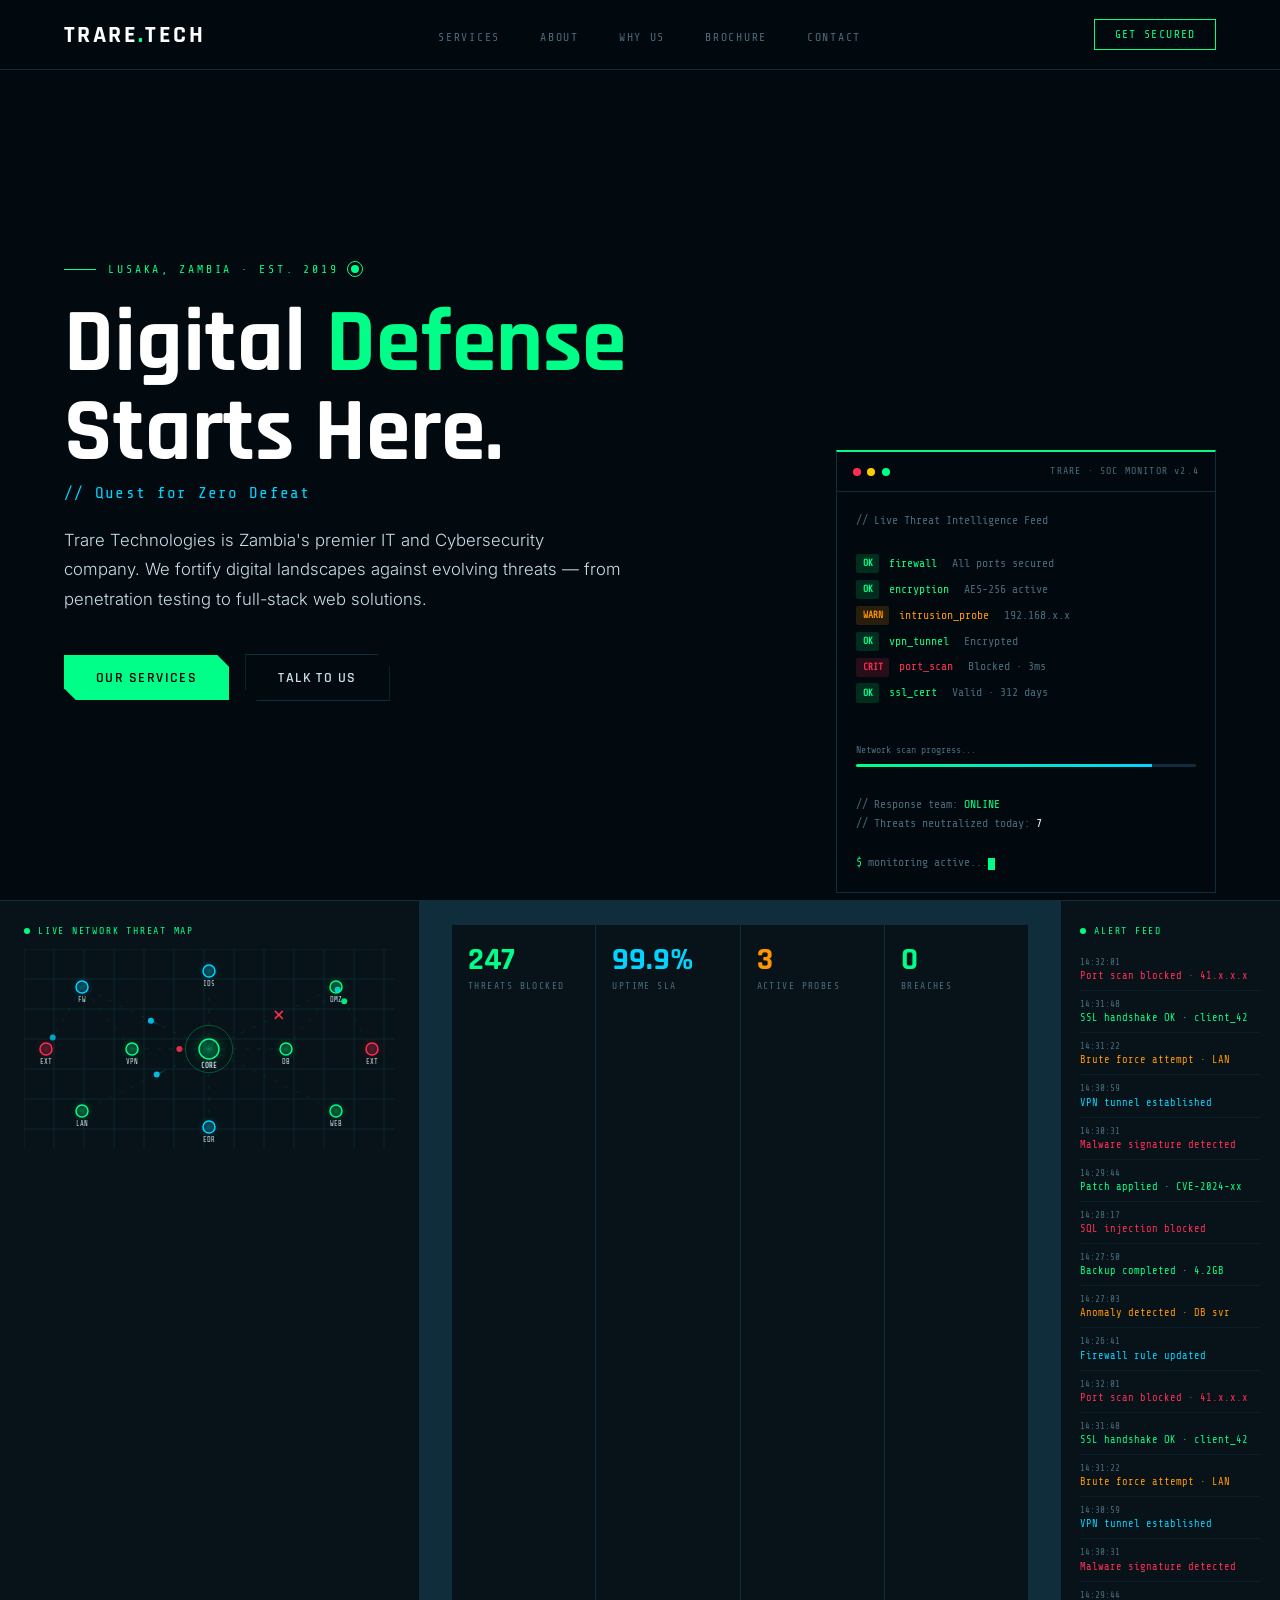
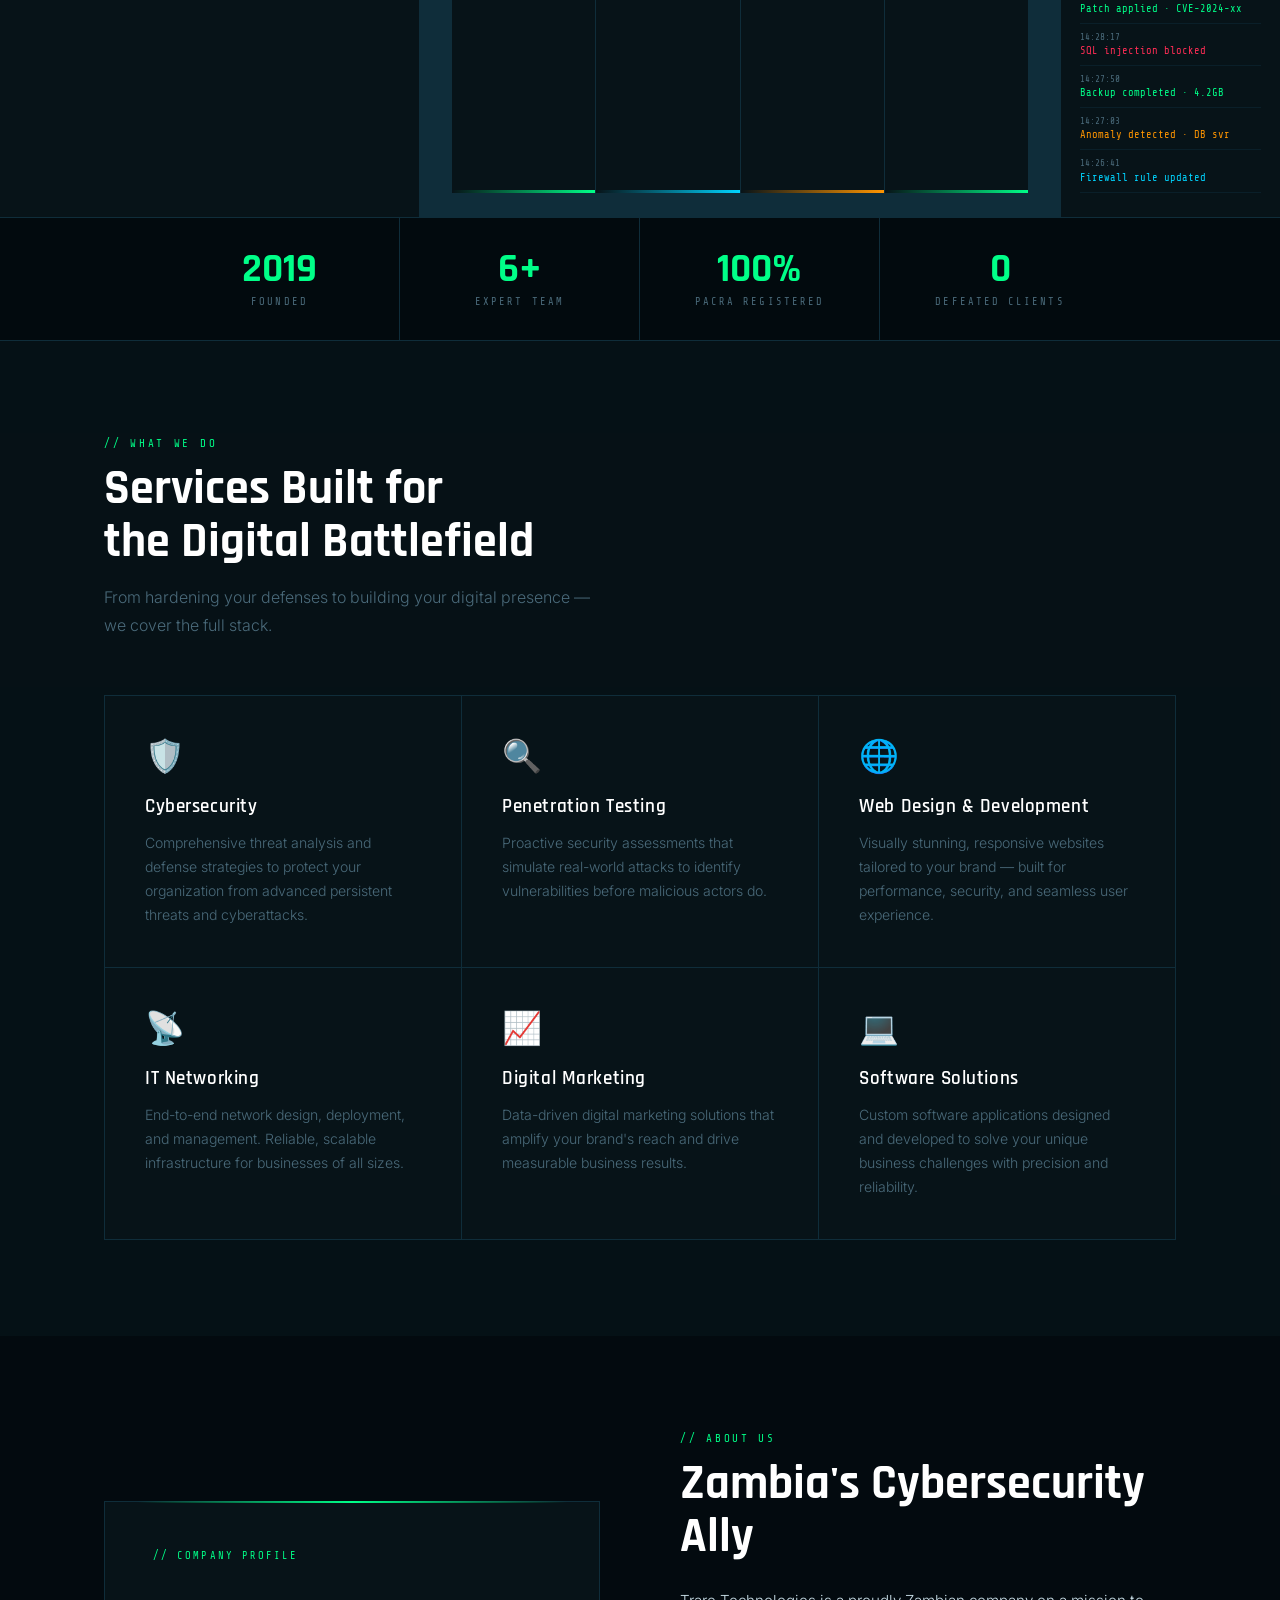
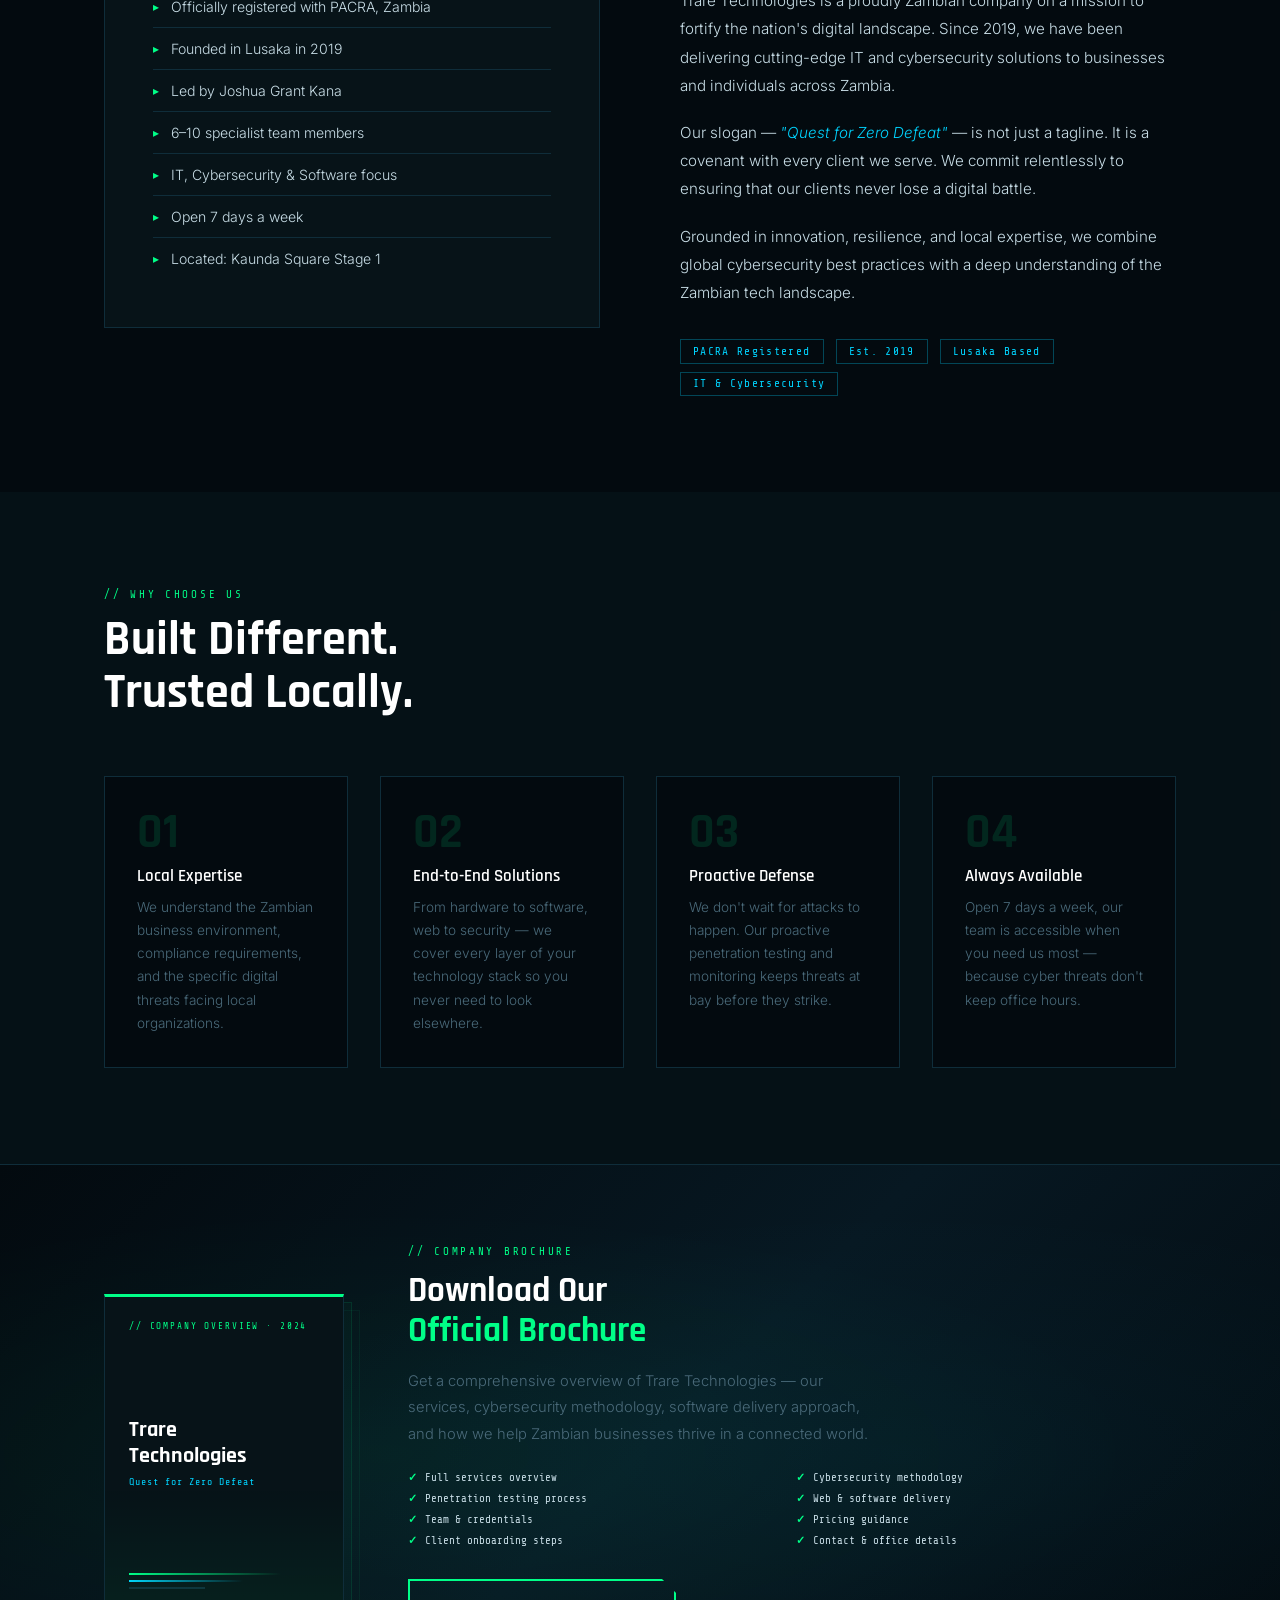
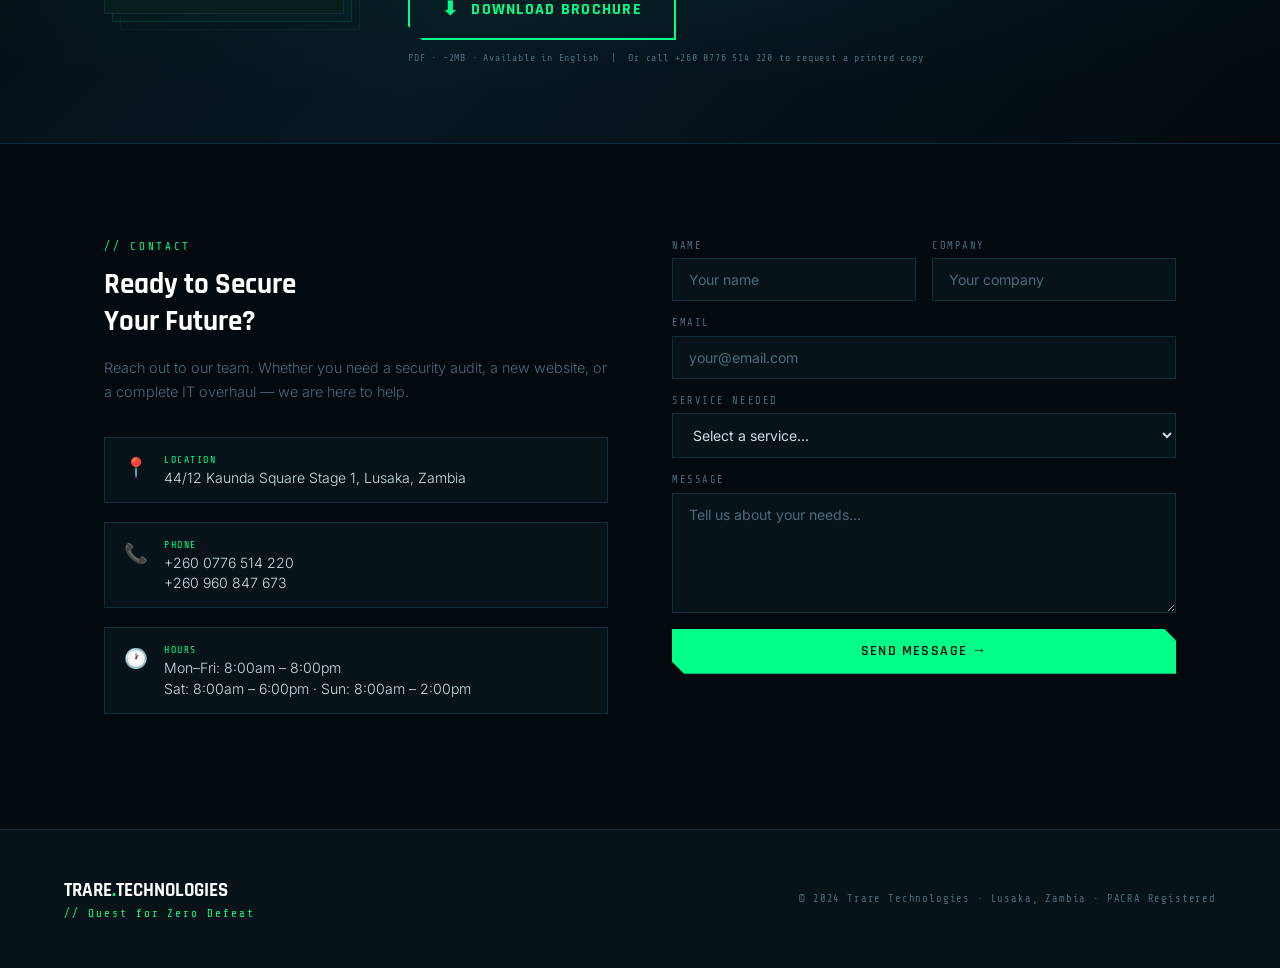
==== index.html @ 11d50d1a "Initial setup" ====
<!DOCTYPE html>
<html lang="en">
<head>
<meta charset="UTF-8" />
<meta name="viewport" content="width=device-width, initial-scale=1.0"/>
<title>Trare Technologies | Quest for Zero Defeat</title>
<link href="https://fonts.googleapis.com/css2?family=Share+Tech+Mono&family=Rajdhani:wght@400;600;700&family=Inter:wght@300;400;500&display=swap" rel="stylesheet"/>
<style>
  :root {
    --bg: #030a0f;
    --surface: #071318;
    --surface2: #0c1e27;
    --green: #00ff88;
    --green-dim: #00cc6a;
    --cyan: #00d4ff;
    --red: #ff2d55;
    --orange: #ff9500;
    --text: #c8dde6;
    --text-dim: #4a6a7a;
    --border: #0f2d3a;
    --mono: 'Share Tech Mono', monospace;
    --display: 'Rajdhani', sans-serif;
    --body: 'Inter', sans-serif;
  }
  *, *::before, *::after { box-sizing: border-box; margin: 0; padding: 0; }
  html { scroll-behavior: smooth; }
  body { background: var(--bg); color: var(--text); font-family: var(--body); font-weight: 300; overflow-x: hidden; }

  /* NODE CANVAS */
  #node-canvas { position: fixed; top: 0; left: 0; width: 100%; height: 100%; z-index: 0; pointer-events: none; }

  /* NAV */
  nav { position: fixed; top: 0; left: 0; right: 0; z-index: 100; display: flex; align-items: center; justify-content: space-between; padding: 1.2rem 4rem; background: rgba(3,10,15,0.92); backdrop-filter: blur(16px); border-bottom: 1px solid var(--border); }
  .nav-logo { font-family: var(--display); font-weight: 700; font-size: 1.5rem; letter-spacing: 0.1em; color: #fff; text-decoration: none; }
  .nav-logo span { color: var(--green); }
  .nav-links { display: flex; gap: 2.5rem; list-style: none; }
  .nav-links a { font-family: var(--mono); font-size: 0.72rem; letter-spacing: 0.15em; color: var(--text-dim); text-decoration: none; text-transform: uppercase; transition: color 0.2s; }
  .nav-links a:hover { color: var(--green); }
  .nav-cta { font-family: var(--mono); font-size: 0.72rem; letter-spacing: 0.12em; text-transform: uppercase; color: var(--green); border: 1px solid var(--green); padding: 0.5rem 1.2rem; text-decoration: none; transition: background 0.2s, color 0.2s; }
  .nav-cta:hover { background: var(--green); color: #000; }

  /* HERO */
  .hero { position: relative; min-height: 100vh; display: flex; align-items: center; padding: 8rem 4rem 4rem; overflow: hidden; z-index: 1; }
  .hero-content { max-width: 720px; position: relative; z-index: 2; }
  .hero-label { font-family: var(--mono); font-size: 0.72rem; letter-spacing: 0.25em; color: var(--green); text-transform: uppercase; margin-bottom: 1.5rem; display: flex; align-items: center; gap: 0.75rem; }
  .hero-label::before { content: ''; display: block; width: 32px; height: 1px; background: var(--green); }
  .pulse-dot { width: 8px; height: 8px; border-radius: 50%; background: var(--green); display: inline-block; position: relative; }
  .pulse-dot::after { content: ''; position: absolute; inset: -4px; border-radius: 50%; border: 1px solid var(--green); animation: pulse-ring 2s ease-out infinite; }
  @keyframes pulse-ring { 0%{transform:scale(1);opacity:.8} 100%{transform:scale(2.5);opacity:0} }
  .hero h1 { font-family: var(--display); font-size: clamp(3rem, 7vw, 6rem); font-weight: 700; line-height: 1; color: #fff; margin-bottom: 0.3rem; }
  .hero h1 .accent { color: var(--green); }
  .hero-slogan { font-family: var(--mono); font-size: 1rem; color: var(--cyan); margin-bottom: 1.5rem; letter-spacing: 0.08em; }
  .hero p { font-size: 1.05rem; line-height: 1.75; color: var(--text); max-width: 560px; margin-bottom: 2.5rem; }
  .hero-actions { display: flex; gap: 1rem; flex-wrap: wrap; align-items: center; }
  .btn-primary { font-family: var(--display); font-weight: 600; font-size: 0.9rem; letter-spacing: 0.1em; text-transform: uppercase; background: var(--green); color: #000; padding: 0.85rem 2rem; text-decoration: none; clip-path: polygon(0 0, calc(100% - 12px) 0, 100% 12px, 100% 100%, 12px 100%, 0 calc(100% - 12px)); transition: transform 0.2s, box-shadow 0.2s; }
  .btn-primary:hover { transform: translateY(-2px); box-shadow: 0 0 30px rgba(0,255,136,.4); }
  .btn-secondary { font-family: var(--display); font-weight: 600; font-size: 0.9rem; letter-spacing: 0.1em; text-transform: uppercase; color: var(--text); border: 1px solid var(--border); padding: 0.85rem 2rem; text-decoration: none; clip-path: polygon(0 0, calc(100% - 12px) 0, 100% 12px, 100% 100%, 12px 100%, 0 calc(100% - 12px)); transition: border-color 0.2s, color 0.2s; }
  .btn-secondary:hover { border-color: var(--cyan); color: var(--cyan); }

  /* TERMINAL */
  .hero-terminal { position: absolute; right: 4rem; top: 50%; transform: translateY(-50%); width: 380px; background: rgba(3,10,15,.95); border: 1px solid var(--border); border-top: 2px solid var(--green); font-family: var(--mono); font-size: 0.72rem; line-height: 1.7; z-index: 2; }
  .terminal-header { padding: .7rem 1rem; border-bottom: 1px solid var(--border); display: flex; align-items: center; gap: .4rem; }
  .dot { width: 8px; height: 8px; border-radius: 50%; }
  .dot-r{background:var(--red)} .dot-y{background:#ffcc00} .dot-g{background:var(--green)}
  .terminal-title { margin-left: auto; font-size: .62rem; color: var(--text-dim); letter-spacing: .12em; }
  .terminal-body { padding: 1.2rem; }
  .t-dim{color:var(--text-dim)} .t-green{color:var(--green)} .t-cyan{color:var(--cyan)} .t-red{color:var(--red)} .t-white{color:#fff} .t-orange{color:var(--orange)}
  .cursor { display: inline-block; width: 7px; height: 12px; background: var(--green); animation: blink 1s step-end infinite; vertical-align: middle; }
  @keyframes blink{0%,100%{opacity:1}50%{opacity:0}}
  .threat-row { display: flex; gap: .6rem; align-items: center; padding: .2rem 0; }
  .badge { font-size: .6rem; padding: .1rem .4rem; border-radius: 2px; font-weight: bold; }
  .badge-ok{background:rgba(0,255,136,.15);color:var(--green)}
  .badge-warn{background:rgba(255,149,0,.15);color:var(--orange)}
  .badge-crit{background:rgba(255,45,85,.15);color:var(--red);animation:crit-pulse 1.5s ease-in-out infinite}
  @keyframes crit-pulse{0%,100%{opacity:1}50%{opacity:.4}}
  .scan-bar-wrap{margin:1rem 0 .5rem}
  .scan-label{font-size:.62rem;color:var(--text-dim);margin-bottom:.35rem}
  .scan-bar{height:3px;background:var(--border);border-radius:2px;overflow:hidden}
  .scan-fill{height:100%;background:linear-gradient(90deg,var(--green),var(--cyan));width:0%;animation:scan-anim 4s 1s ease-out forwards}
  @keyframes scan-anim{0%{width:0%}100%{width:87%}}

  /* SOC STRIP */
  .soc-strip { position: relative; z-index: 1; background: var(--surface); border-top: 1px solid var(--border); border-bottom: 1px solid var(--border); overflow: hidden; }
  .soc-inner { display: flex; }
  .threat-map-panel { flex: 0 0 420px; border-right: 1px solid var(--border); padding: 1.5rem; }
  .panel-label { font-family: var(--mono); font-size: .62rem; letter-spacing: .18em; color: var(--green); text-transform: uppercase; margin-bottom: .8rem; display: flex; align-items: center; gap: .5rem; }
  .panel-label::before { content: ''; width: 6px; height: 6px; border-radius: 50%; background: var(--green); animation: pulse-ring 2s infinite; }
  .metrics-panel { flex: 1; padding: 1.5rem 2rem; display: grid; grid-template-columns: repeat(4,1fr); gap: 1px; background: var(--border); }
  .metric-cell { background: var(--surface); padding: 1.2rem 1rem; position: relative; overflow: hidden; }
  .metric-val { font-family: var(--display); font-size: 2rem; font-weight: 700; line-height: 1; transition: color 0.5s; }
  .metric-val.green{color:var(--green)} .metric-val.cyan{color:var(--cyan)} .metric-val.red{color:var(--red)} .metric-val.orange{color:var(--orange)}
  .metric-key { font-family: var(--mono); font-size: .6rem; letter-spacing: .15em; color: var(--text-dim); text-transform: uppercase; margin-top: .3rem; }
  .metric-spark { position: absolute; bottom: 0; left: 0; right: 0; height: 3px; }
  .spark-green{background:linear-gradient(90deg,transparent,var(--green))}
  .spark-cyan{background:linear-gradient(90deg,transparent,var(--cyan))}
  .spark-red{background:linear-gradient(90deg,transparent,var(--red))}
  .spark-orange{background:linear-gradient(90deg,transparent,var(--orange))}
  .alert-ticker { flex: 0 0 220px; border-left: 1px solid var(--border); padding: 1.5rem 1.2rem; overflow: hidden; }
  .ticker-stream { animation: ticker-scroll 20s linear infinite; }
  @keyframes ticker-scroll{0%{transform:translateY(0)}100%{transform:translateY(-50%)}}
  .ticker-item { display: flex; flex-direction: column; gap: .2rem; padding: .5rem 0; border-bottom: 1px solid rgba(15,45,58,.5); }
  .ticker-time { font-family: var(--mono); font-size: .58rem; color: var(--text-dim); }
  .ticker-msg { font-family: var(--mono); font-size: .65rem; }

  /* STATS */
  .stats-band { position: relative; z-index: 1; border-bottom: 1px solid var(--border); background: rgba(3,10,15,.7); display: flex; justify-content: center; }
  .stat { flex: 1; max-width: 240px; padding: 2rem 2.5rem; text-align: center; border-right: 1px solid var(--border); }
  .stat:last-child{border-right:none}
  .stat-num { font-family: var(--display); font-size: 2.5rem; font-weight: 700; color: var(--green); line-height: 1; }
  .stat-label { font-family: var(--mono); font-size: .65rem; letter-spacing: .2em; color: var(--text-dim); text-transform: uppercase; margin-top: .4rem; }

  /* SECTIONS */
  section { position: relative; z-index: 1; }
  .section-inner { max-width: 1200px; margin: 0 auto; padding: 6rem 4rem; }
  .section-tag { font-family: var(--mono); font-size: .68rem; letter-spacing: .25em; color: var(--green); text-transform: uppercase; margin-bottom: .8rem; }
  .section-title { font-family: var(--display); font-size: clamp(2rem,4vw,3rem); font-weight: 700; color: #fff; line-height: 1.1; }
  .section-subtitle { margin-top: 1rem; font-size: 1rem; color: var(--text-dim); max-width: 500px; line-height: 1.7; }
  .section-header { margin-bottom: 3.5rem; }

  /* SERVICES */
  #services { background: rgba(7,19,24,.8); }
  .services-grid { display: grid; grid-template-columns: repeat(auto-fit,minmax(280px,1fr)); gap: 1.5px; background: var(--border); border: 1px solid var(--border); }
  .service-card { background: var(--surface); padding: 2.5rem; position: relative; overflow: hidden; transition: background 0.3s; }
  .service-card::before { content:''; position:absolute; top:0; left:0; width:3px; height:0; background:var(--green); transition:height .4s; }
  .service-card:hover { background: var(--surface2); }
  .service-card:hover::before { height: 100%; }
  .service-icon { font-size: 2rem; margin-bottom: 1.2rem; display: block; }
  .service-name { font-family: var(--display); font-size: 1.2rem; font-weight: 600; color: #fff; margin-bottom: .75rem; letter-spacing: .03em; }
  .service-desc { font-size: .88rem; color: var(--text-dim); line-height: 1.7; }

  /* ABOUT */
  #about { background: var(--bg); }
  .about-grid { display: grid; grid-template-columns: 1fr 1fr; gap: 5rem; align-items: center; }
  .about-box { border: 1px solid var(--border); padding: 3rem; background: var(--surface); position: relative; }
  .about-box::before { content:''; position:absolute; top:-1px; left:2rem; right:2rem; height:2px; background:linear-gradient(90deg,transparent,var(--green),transparent); }
  .about-box-label { font-family: var(--mono); font-size: .65rem; letter-spacing: .2em; color: var(--green); text-transform: uppercase; margin-bottom: 1.5rem; }
  .about-list { list-style: none; }
  .about-list li { font-size: .88rem; color: var(--text); padding: .75rem 0; border-bottom: 1px solid var(--border); display: flex; align-items: center; gap: .75rem; }
  .about-list li::before { content:'▸'; color:var(--green); font-size:.75rem; }
  .about-list li:last-child { border-bottom: none; }
  .about-content p { font-size: .95rem; line-height: 1.85; color: var(--text); margin-bottom: 1.2rem; }
  .about-badge { display:inline-block; font-family:var(--mono); font-size:.7rem; letter-spacing:.12em; color:var(--cyan); border:1px solid rgba(0,212,255,.3); padding:.3rem .75rem; margin-top:.5rem; margin-right:.5rem; }

  /* WHY */
  #why { background: rgba(7,19,24,.8); }
  .why-grid { display: grid; grid-template-columns: repeat(auto-fit,minmax(240px,1fr)); gap: 2rem; margin-top: 2rem; }
  .why-card { padding: 2rem; border: 1px solid var(--border); background: var(--bg); transition: border-color .3s, transform .3s; }
  .why-card:hover { border-color: var(--green-dim); transform: translateY(-4px); }
  .why-num { font-family: var(--display); font-size: 3rem; font-weight: 700; color: rgba(0,255,136,.12); line-height: 1; margin-bottom: .5rem; }
  .why-title { font-family: var(--display); font-size: 1.05rem; font-weight: 600; color: #fff; margin-bottom: .6rem; }
  .why-text { font-size: .85rem; color: var(--text-dim); line-height: 1.7; }

  /* BROCHURE */
  #brochure { position: relative; z-index: 1; background: linear-gradient(135deg,#030a0f 0%,#071822 50%,#030a0f 100%); border-top: 1px solid var(--border); border-bottom: 1px solid var(--border); overflow: hidden; }
  #brochure::before { content:''; position:absolute; inset:0; background-image:radial-gradient(ellipse at 30% 50%,rgba(0,255,136,.05) 0%,transparent 60%),radial-gradient(ellipse at 70% 50%,rgba(0,212,255,.04) 0%,transparent 60%); pointer-events:none; }
  .brochure-inner { max-width: 1200px; margin: 0 auto; padding: 5rem 4rem; display: flex; align-items: center; gap: 4rem; }
  .brochure-preview { flex: 0 0 240px; position: relative; }
  .brochure-cover { width: 100%; aspect-ratio: 3/4; background: var(--surface); border: 1px solid var(--border); border-top: 3px solid var(--green); position: relative; overflow: hidden; display: flex; flex-direction: column; padding: 1.5rem; }
  .brochure-cover::after { content:''; position:absolute; bottom:0; left:0; right:0; height:40%; background:linear-gradient(to top,rgba(0,255,136,.06),transparent); pointer-events:none; }
  .bc-tag { font-family:var(--mono); font-size:.58rem; letter-spacing:.2em; color:var(--green); text-transform:uppercase; margin-bottom:auto; }
  .bc-title { font-family:var(--display); font-weight:700; font-size:1.4rem; color:#fff; line-height:1.15; margin-bottom:.5rem; }
  .bc-sub { font-family:var(--mono); font-size:.62rem; color:var(--cyan); letter-spacing:.1em; }
  .bc-lines { margin-top:auto; display:flex; flex-direction:column; gap:.3rem; }
  .bc-line { height:2px; background:var(--border); }
  .bc-line:first-child{width:80%;background:linear-gradient(90deg,var(--green),transparent)}
  .bc-line:nth-child(2){width:60%;background:linear-gradient(90deg,var(--cyan),transparent)}
  .bc-line:last-child{width:40%}
  .brochure-shadow { position:absolute; top:8px; left:8px; right:-8px; bottom:-8px; border:1px solid rgba(0,255,136,.1); background:rgba(0,255,136,.02); z-index:-1; }
  .brochure-shadow2 { position:absolute; top:16px; left:16px; right:-16px; bottom:-16px; border:1px solid rgba(0,255,136,.05); z-index:-2; }
  .brochure-text { flex: 1; }
  .brochure-text h2 { font-family:var(--display); font-size:2.2rem; font-weight:700; color:#fff; line-height:1.15; margin-bottom:1rem; }
  .brochure-text h2 span{color:var(--green)}
  .brochure-text p { font-size:.92rem; color:var(--text-dim); line-height:1.8; margin-bottom:1.5rem; max-width:480px; }
  .brochure-includes { list-style:none; margin-bottom:2rem; display:grid; grid-template-columns:1fr 1fr; gap:.5rem; }
  .brochure-includes li { font-family:var(--mono); font-size:.68rem; color:var(--text); display:flex; align-items:center; gap:.5rem; }
  .brochure-includes li::before{content:'✓';color:var(--green);font-weight:bold}
  .btn-download { display:inline-flex; align-items:center; gap:.75rem; font-family:var(--display); font-weight:700; font-size:1rem; letter-spacing:.08em; text-transform:uppercase; background:transparent; color:var(--green); border:2px solid var(--green); padding:1rem 2rem; text-decoration:none; cursor:pointer; clip-path:polygon(0 0,calc(100% - 14px) 0,100% 14px,100% 100%,14px 100%,0 calc(100% - 14px)); transition:background .25s,color .25s,box-shadow .25s; }
  .btn-download:hover { background:var(--green); color:#000; box-shadow:0 0 40px rgba(0,255,136,.4); }
  .dl-icon { font-size:1.2rem; animation:bounce-dl 2s ease-in-out infinite; }
  @keyframes bounce-dl{0%,100%{transform:translateY(0)}50%{transform:translateY(3px)}}
  .brochure-note { margin-top:.75rem; font-family:var(--mono); font-size:.62rem; color:var(--text-dim); letter-spacing:.08em; }

  /* CONTACT */
  #contact { background: var(--bg); }
  .contact-grid { display:grid; grid-template-columns:1fr 1fr; gap:4rem; align-items:start; }
  .contact-info h3 { font-family:var(--display); font-size:1.8rem; font-weight:700; color:#fff; margin-bottom:1rem; }
  .contact-info p { font-size:.9rem; color:var(--text-dim); line-height:1.7; margin-bottom:2rem; }
  .contact-item { display:flex; align-items:flex-start; gap:1rem; margin-bottom:1.2rem; padding:1rem 1.2rem; border:1px solid var(--border); background:var(--surface); }
  .contact-icon { font-size:1.2rem; flex-shrink:0; margin-top:.1rem; }
  .contact-item-label { font-family:var(--mono); font-size:.62rem; letter-spacing:.15em; color:var(--green); text-transform:uppercase; margin-bottom:.25rem; }
  .contact-item-val { font-size:.88rem; color:var(--text); }
  .contact-form { display:flex; flex-direction:column; gap:1rem; }
  .form-row { display:grid; grid-template-columns:1fr 1fr; gap:1rem; }
  .form-group { display:flex; flex-direction:column; gap:.4rem; }
  .form-label { font-family:var(--mono); font-size:.65rem; letter-spacing:.15em; color:var(--text-dim); text-transform:uppercase; }
  .form-input,.form-textarea { background:var(--surface); border:1px solid var(--border); color:var(--text); padding:.75rem 1rem; font-family:var(--body); font-size:.88rem; outline:none; transition:border-color .2s; width:100%; }
  .form-input:focus,.form-textarea:focus{border-color:var(--green)}
  .form-textarea{min-height:120px;resize:vertical}
  .form-input::placeholder,.form-textarea::placeholder{color:var(--text-dim)}

  /* FOOTER */
  footer { position:relative; z-index:1; border-top:1px solid var(--border); background:var(--surface); padding:3rem 4rem; display:flex; align-items:center; justify-content:space-between; flex-wrap:wrap; gap:1.5rem; }
  .footer-brand { font-family:var(--display); font-size:1.2rem; font-weight:700; color:#fff; }
  .footer-brand span{color:var(--green)}
  .footer-slogan { font-family:var(--mono); font-size:.68rem; letter-spacing:.18em; color:var(--green); margin-top:.25rem; }
  .footer-copy { font-family:var(--mono); font-size:.65rem; color:var(--text-dim); letter-spacing:.08em; }

  /* SCROLL FADE */
  .fade-up { opacity:0; transform:translateY(28px); transition:opacity .7s ease,transform .7s ease; }
  .fade-up.visible { opacity:1; transform:translateY(0); }

  /* HERO ANIM */
  @keyframes fadeUp{from{opacity:0;transform:translateY(24px)}to{opacity:1;transform:translateY(0)}}
  .hero-content > * { animation: fadeUp .7s ease both; }
  .hero-content > *:nth-child(1){animation-delay:.1s}
  .hero-content > *:nth-child(2){animation-delay:.2s}
  .hero-content > *:nth-child(3){animation-delay:.3s}
  .hero-content > *:nth-child(4){animation-delay:.4s}
  .hero-content > *:nth-child(5){animation-delay:.5s}
  .hero-terminal{animation:fadeUp .9s .6s ease both}

  /* RESPONSIVE */
  @media(max-width:1000px){
    .hero-terminal{display:none}
    .about-grid,.contact-grid{grid-template-columns:1fr;gap:2.5rem}
    nav{padding:1rem 1.5rem}
    .nav-links{display:none}
    .section-inner{padding:4rem 1.5rem}
    .hero{padding:7rem 1.5rem 3rem}
    footer{padding:2rem 1.5rem}
    .soc-inner{flex-direction:column}
    .threat-map-panel{flex:unset;border-right:none;border-bottom:1px solid var(--border)}
    .metrics-panel{grid-template-columns:repeat(2,1fr)}
    .alert-ticker{border-left:none;border-top:1px solid var(--border);flex:unset}
    .brochure-inner{flex-direction:column;padding:3rem 1.5rem}
    .brochure-preview{flex:unset;width:180px}
    .brochure-includes{grid-template-columns:1fr}
  }
  @media(max-width:600px){
    .form-row{grid-template-columns:1fr}
    .stats-band{flex-wrap:wrap}
    .stat{min-width:50%;border-bottom:1px solid var(--border)}
    .metrics-panel{grid-template-columns:1fr 1fr}
  }
</style>
</head>
<body>

<canvas id="node-canvas"></canvas>

<!-- NAV -->
<nav>
  <a class="nav-logo" href="#">TRARE<span>.</span>TECH</a>
  <ul class="nav-links">
    <li><a href="#services">Services</a></li>
    <li><a href="#about">About</a></li>
    <li><a href="#why">Why Us</a></li>
    <li><a href="#brochure">Brochure</a></li>
    <li><a href="#contact">Contact</a></li>
  </ul>
  <a class="nav-cta" href="#contact">Get Secured</a>
</nav>

<!-- HERO -->
<section class="hero">
  <div class="hero-content">
    <div class="hero-label">Lusaka, Zambia · Est. 2019 <span class="pulse-dot"></span></div>
    <h1>Digital <span class="accent">Defense</span><br/>Starts Here.</h1>
    <div class="hero-slogan">// Quest for Zero Defeat</div>
    <p>Trare Technologies is Zambia's premier IT and Cybersecurity company. We fortify digital landscapes against evolving threats — from penetration testing to full-stack web solutions.</p>
    <div class="hero-actions">
      <a class="btn-primary" href="#services">Our Services</a>
      <a class="btn-secondary" href="#contact">Talk to Us</a>
    </div>
  </div>
  <div class="hero-terminal">
    <div class="terminal-header">
      <span class="dot dot-r"></span><span class="dot dot-y"></span><span class="dot dot-g"></span>
      <span class="terminal-title">TRARE · SOC MONITOR v2.4</span>
    </div>
    <div class="terminal-body">
      <div class="t-dim">// Live Threat Intelligence Feed</div><br/>
      <div class="threat-row"><span class="badge badge-ok">OK</span><span class="t-green">firewall</span><span class="t-dim">&nbsp;All ports secured</span></div>
      <div class="threat-row"><span class="badge badge-ok">OK</span><span class="t-green">encryption</span><span class="t-dim">&nbsp;AES-256 active</span></div>
      <div class="threat-row"><span class="badge badge-warn">WARN</span><span class="t-orange">intrusion_probe</span><span class="t-dim">&nbsp;192.168.x.x</span></div>
      <div class="threat-row"><span class="badge badge-ok">OK</span><span class="t-green">vpn_tunnel</span><span class="t-dim">&nbsp;Encrypted</span></div>
      <div class="threat-row"><span class="badge badge-crit">CRIT</span><span class="t-red">port_scan</span><span class="t-dim">&nbsp;Blocked · 3ms</span></div>
      <div class="threat-row"><span class="badge badge-ok">OK</span><span class="t-green">ssl_cert</span><span class="t-dim">&nbsp;Valid · 312 days</span></div><br/>
      <div class="scan-bar-wrap">
        <div class="scan-label t-dim">Network scan progress...</div>
        <div class="scan-bar"><div class="scan-fill"></div></div>
      </div><br/>
      <div class="t-dim">// Response team: <span class="t-green">ONLINE</span></div>
      <div class="t-dim">// Threats neutralized today: <span class="t-white">7</span></div><br/>
      <div><span class="t-green">$</span> <span class="t-dim">monitoring active...</span><span class="cursor"></span></div>
    </div>
  </div>
</section>

<!-- SOC DASHBOARD STRIP -->
<div class="soc-strip">
  <div class="soc-inner">
    <div class="threat-map-panel">
      <div class="panel-label">Live Network Threat Map</div>
      <canvas id="threat-canvas" width="370" height="200"></canvas>
    </div>
    <div class="metrics-panel">
      <div class="metric-cell"><div class="metric-val green" id="m1">247</div><div class="metric-key">Threats Blocked</div><div class="metric-spark spark-green"></div></div>
      <div class="metric-cell"><div class="metric-val cyan" id="m2">99.9%</div><div class="metric-key">Uptime SLA</div><div class="metric-spark spark-cyan"></div></div>
      <div class="metric-cell"><div class="metric-val orange" id="m3">3</div><div class="metric-key">Active Probes</div><div class="metric-spark spark-orange"></div></div>
      <div class="metric-cell"><div class="metric-val green" id="m4">0</div><div class="metric-key">Breaches</div><div class="metric-spark spark-green"></div></div>
    </div>
    <div class="alert-ticker">
      <div class="panel-label">Alert Feed</div>
      <div class="ticker-stream" id="ticker-stream"></div>
    </div>
  </div>
</div>

<!-- STATS -->
<div class="stats-band">
  <div class="stat fade-up"><div class="stat-num">2019</div><div class="stat-label">Founded</div></div>
  <div class="stat fade-up"><div class="stat-num">6+</div><div class="stat-label">Expert Team</div></div>
  <div class="stat fade-up"><div class="stat-num">100%</div><div class="stat-label">PACRA Registered</div></div>
  <div class="stat fade-up"><div class="stat-num">0</div><div class="stat-label">Defeated Clients</div></div>
</div>

<!-- SERVICES -->
<section id="services">
  <div class="section-inner">
    <div class="section-header fade-up">
      <div class="section-tag">// What We Do</div>
      <h2 class="section-title">Services Built for<br/>the Digital Battlefield</h2>
      <p class="section-subtitle">From hardening your defenses to building your digital presence — we cover the full stack.</p>
    </div>
    <div class="services-grid">
      <div class="service-card fade-up"><span class="service-icon">🛡️</span><div class="service-name">Cybersecurity</div><div class="service-desc">Comprehensive threat analysis and defense strategies to protect your organization from advanced persistent threats and cyberattacks.</div></div>
      <div class="service-card fade-up"><span class="service-icon">🔍</span><div class="service-name">Penetration Testing</div><div class="service-desc">Proactive security assessments that simulate real-world attacks to identify vulnerabilities before malicious actors do.</div></div>
      <div class="service-card fade-up"><span class="service-icon">🌐</span><div class="service-name">Web Design & Development</div><div class="service-desc">Visually stunning, responsive websites tailored to your brand — built for performance, security, and seamless user experience.</div></div>
      <div class="service-card fade-up"><span class="service-icon">📡</span><div class="service-name">IT Networking</div><div class="service-desc">End-to-end network design, deployment, and management. Reliable, scalable infrastructure for businesses of all sizes.</div></div>
      <div class="service-card fade-up"><span class="service-icon">📈</span><div class="service-name">Digital Marketing</div><div class="service-desc">Data-driven digital marketing solutions that amplify your brand's reach and drive measurable business results.</div></div>
      <div class="service-card fade-up"><span class="service-icon">💻</span><div class="service-name">Software Solutions</div><div class="service-desc">Custom software applications designed and developed to solve your unique business challenges with precision and reliability.</div></div>
    </div>
  </div>
</section>

<!-- ABOUT -->
<section id="about">
  <div class="section-inner">
    <div class="about-grid">
      <div class="about-visual fade-up">
        <div class="about-box">
          <div class="about-box-label">// Company Profile</div>
          <ul class="about-list">
            <li>Officially registered with PACRA, Zambia</li>
            <li>Founded in Lusaka in 2019</li>
            <li>Led by Joshua Grant Kana</li>
            <li>6–10 specialist team members</li>
            <li>IT, Cybersecurity & Software focus</li>
            <li>Open 7 days a week</li>
            <li>Located: Kaunda Square Stage 1</li>
          </ul>
        </div>
      </div>
      <div class="about-content fade-up">
        <div class="section-tag">// About Us</div>
        <h2 class="section-title" style="margin-bottom:1.5rem;">Zambia's Cybersecurity Ally</h2>
        <p>Trare Technologies is a proudly Zambian company on a mission to fortify the nation's digital landscape. Since 2019, we have been delivering cutting-edge IT and cybersecurity solutions to businesses and individuals across Zambia.</p>
        <p>Our slogan — <em style="color:var(--cyan);">"Quest for Zero Defeat"</em> — is not just a tagline. It is a covenant with every client we serve. We commit relentlessly to ensuring that our clients never lose a digital battle.</p>
        <p>Grounded in innovation, resilience, and local expertise, we combine global cybersecurity best practices with a deep understanding of the Zambian tech landscape.</p>
        <div style="margin-top:1.5rem;">
          <span class="about-badge">PACRA Registered</span>
          <span class="about-badge">Est. 2019</span>
          <span class="about-badge">Lusaka Based</span>
          <span class="about-badge">IT & Cybersecurity</span>
        </div>
      </div>
    </div>
  </div>
</section>

<!-- WHY US -->
<section id="why">
  <div class="section-inner">
    <div class="section-header fade-up">
      <div class="section-tag">// Why Choose Us</div>
      <h2 class="section-title">Built Different.<br/>Trusted Locally.</h2>
    </div>
    <div class="why-grid">
      <div class="why-card fade-up"><div class="why-num">01</div><div class="why-title">Local Expertise</div><div class="why-text">We understand the Zambian business environment, compliance requirements, and the specific digital threats facing local organizations.</div></div>
      <div class="why-card fade-up"><div class="why-num">02</div><div class="why-title">End-to-End Solutions</div><div class="why-text">From hardware to software, web to security — we cover every layer of your technology stack so you never need to look elsewhere.</div></div>
      <div class="why-card fade-up"><div class="why-num">03</div><div class="why-title">Proactive Defense</div><div class="why-text">We don't wait for attacks to happen. Our proactive penetration testing and monitoring keeps threats at bay before they strike.</div></div>
      <div class="why-card fade-up"><div class="why-num">04</div><div class="why-title">Always Available</div><div class="why-text">Open 7 days a week, our team is accessible when you need us most — because cyber threats don't keep office hours.</div></div>
    </div>
  </div>
</section>

<!-- BROCHURE DOWNLOAD -->
<section id="brochure">
  <div class="brochure-inner">
    <div class="brochure-preview fade-up">
      <div class="brochure-shadow2"></div>
      <div class="brochure-shadow"></div>
      <div class="brochure-cover">
        <div class="bc-tag">// Company Overview · 2024</div>
        <div style="margin:auto 0;">
          <div class="bc-title">Trare<br/>Technologies</div>
          <div class="bc-sub">Quest for Zero Defeat</div>
        </div>
        <div class="bc-lines">
          <div class="bc-line"></div><div class="bc-line"></div><div class="bc-line"></div>
        </div>
      </div>
    </div>
    <div class="brochure-text fade-up">
      <div class="section-tag">// Company Brochure</div>
      <h2>Download Our<br/><span>Official Brochure</span></h2>
      <p>Get a comprehensive overview of Trare Technologies — our services, cybersecurity methodology, software delivery approach, and how we help Zambian businesses thrive in a connected world.</p>
      <ul class="brochure-includes">
        <li>Full services overview</li>
        <li>Cybersecurity methodology</li>
        <li>Penetration testing process</li>
        <li>Web & software delivery</li>
        <li>Team & credentials</li>
        <li>Pricing guidance</li>
        <li>Client onboarding steps</li>
        <li>Contact & office details</li>
      </ul>
      <a class="btn-download" href="mailto:traretechnologies@email.com?subject=Brochure%20Request&body=Hello%20Trare%20Technologies%2C%0A%0AI%20would%20like%20to%20request%20a%20copy%20of%20your%20company%20brochure.%0A%0AThank%20you.">
        <span class="dl-icon">⬇</span> Download Brochure
      </a>
      <div class="brochure-note">PDF · ~2MB · Available in English &nbsp;|&nbsp; Or call +260 0776 514 220 to request a printed copy</div>
    </div>
  </div>
</section>

<!-- CONTACT -->
<section id="contact">
  <div class="section-inner">
    <div class="contact-grid">
      <div class="contact-info fade-up">
        <div class="section-tag">// Contact</div>
        <h3>Ready to Secure<br/>Your Future?</h3>
        <p>Reach out to our team. Whether you need a security audit, a new website, or a complete IT overhaul — we are here to help.</p>
        <div class="contact-item"><span class="contact-icon">📍</span><div><div class="contact-item-label">Location</div><div class="contact-item-val">44/12 Kaunda Square Stage 1, Lusaka, Zambia</div></div></div>
        <div class="contact-item"><span class="contact-icon">📞</span><div><div class="contact-item-label">Phone</div><div class="contact-item-val">+260 0776 514 220</div><div class="contact-item-val" style="margin-top:.2rem">+260 960 847 673</div></div></div>
        <div class="contact-item"><span class="contact-icon">🕐</span><div><div class="contact-item-label">Hours</div><div class="contact-item-val">Mon–Fri: 8:00am – 8:00pm</div><div class="contact-item-val" style="margin-top:.2rem">Sat: 8:00am – 6:00pm · Sun: 8:00am – 2:00pm</div></div></div>
      </div>
      <form class="contact-form fade-up" onsubmit="return false;">
        <div class="form-row">
          <div class="form-group"><label class="form-label">Name</label><input class="form-input" type="text" placeholder="Your name"/></div>
          <div class="form-group"><label class="form-label">Company</label><input class="form-input" type="text" placeholder="Your company"/></div>
        </div>
        <div class="form-group"><label class="form-label">Email</label><input class="form-input" type="email" placeholder="your@email.com"/></div>
        <div class="form-group">
          <label class="form-label">Service Needed</label>
          <select class="form-input" style="cursor:pointer;">
            <option value="" disabled selected>Select a service...</option>
            <option>Cybersecurity Audit</option><option>Penetration Testing</option><option>Web Design & Development</option><option>IT Networking</option><option>Digital Marketing</option><option>Software Solutions</option><option>Other</option>
          </select>
        </div>
        <div class="form-group"><label class="form-label">Message</label><textarea class="form-textarea" placeholder="Tell us about your needs..."></textarea></div>
        <button type="submit" class="btn-primary" style="border:none;cursor:pointer;font-size:.88rem;">Send Message →</button>
      </form>
    </div>
  </div>
</section>

<!-- FOOTER -->
<footer>
  <div>
    <div class="footer-brand">TRARE<span>.</span>TECHNOLOGIES</div>
    <div class="footer-slogan">// Quest for Zero Defeat</div>
  </div>
  <div class="footer-copy">© 2024 Trare Technologies · Lusaka, Zambia · PACRA Registered</div>
</footer>

<script>
// =============================================
// 1. FULL-PAGE ANIMATED NODE NETWORK (Canvas)
// =============================================
(function(){
  const canvas = document.getElementById('node-canvas');
  const ctx = canvas.getContext('2d');
  let W, H, nodes = [];
  function resize(){ W = canvas.width = window.innerWidth; H = canvas.height = window.innerHeight; }
  resize();
  window.addEventListener('resize', resize);

  const COUNT = 60, CONNECT = 180;
  const COLORS = ['#00ff88','#00d4ff','#00ff88','#00cc6a','#00d4ff'];

  class Node {
    constructor(){ this.init(); this.y = Math.random()*H; }
    init(){
      this.x = Math.random()*W; this.y = Math.random()*H;
      this.vx = (Math.random()-.5)*.55; this.vy = (Math.random()-.5)*.55;
      this.r = Math.random()*2+1;
      this.isThreat = Math.random()<.07;
      this.color = this.isThreat ? '#ff2d55' : COLORS[Math.floor(Math.random()*COLORS.length)];
      this.alpha = Math.random()*.45+.2;
      this.pulse = Math.random()*Math.PI*2;
      this.ps = .018+Math.random()*.018;
    }
    update(){
      this.x += this.vx; this.y += this.vy; this.pulse += this.ps;
      if(this.x<-60)this.x=W+60; if(this.x>W+60)this.x=-60;
      if(this.y<-60)this.y=H+60; if(this.y>H+60)this.y=-60;
    }
    draw(){
      const a = this.alpha*(0.65+0.35*Math.sin(this.pulse));
      ctx.save(); ctx.globalAlpha = a;
      ctx.strokeStyle = this.color; ctx.lineWidth = .5;
      ctx.beginPath(); ctx.arc(this.x,this.y,this.r*2.8,0,Math.PI*2); ctx.stroke();
      ctx.fillStyle = this.color;
      ctx.beginPath(); ctx.arc(this.x,this.y,this.r,0,Math.PI*2); ctx.fill();
      const g = ctx.createRadialGradient(this.x,this.y,0,this.x,this.y,this.r*6);
      g.addColorStop(0,this.color+'2a'); g.addColorStop(1,'transparent');
      ctx.beginPath(); ctx.arc(this.x,this.y,this.r*6,0,Math.PI*2);
      ctx.fillStyle=g; ctx.fill(); ctx.restore();
    }
  }

  for(let i=0;i<COUNT;i++) nodes.push(new Node());

  function loop(){
    ctx.clearRect(0,0,W,H);
    for(let i=0;i<nodes.length;i++){
      for(let j=i+1;j<nodes.length;j++){
        const dx=nodes[i].x-nodes[j].x, dy=nodes[i].y-nodes[j].y;
        const d=Math.sqrt(dx*dx+dy*dy);
        if(d<CONNECT){
          const al=(1-d/CONNECT)*.22;
          const col=(nodes[i].isThreat||nodes[j].isThreat)?'#ff2d55':'#00ff88';
          ctx.save(); ctx.globalAlpha=al; ctx.strokeStyle=col; ctx.lineWidth=.7;
          ctx.beginPath(); ctx.moveTo(nodes[i].x,nodes[i].y); ctx.lineTo(nodes[j].x,nodes[j].y); ctx.stroke(); ctx.restore();
        }
      }
    }
    nodes.forEach(n=>{n.update();n.draw();});
    requestAnimationFrame(loop);
  }
  loop();
})();

// =============================================
// 2. THREAT MAP CANVAS (SOC strip)
// =============================================
(function(){
  const canvas = document.getElementById('threat-canvas');
  if(!canvas) return;
  const ctx = canvas.getContext('2d');
  const W=canvas.width, H=canvas.height;

  const nodes = [
    {x:185,y:100,label:'CORE',type:'core'},
    {x:58,y:38,label:'FW',type:'fw'},
    {x:312,y:38,label:'DMZ',type:'dmz'},
    {x:58,y:162,label:'LAN',type:'lan'},
    {x:312,y:162,label:'WEB',type:'web'},
    {x:185,y:22,label:'IDS',type:'ids'},
    {x:108,y:100,label:'VPN',type:'vpn'},
    {x:262,y:100,label:'DB',type:'db'},
    {x:22,y:100,label:'EXT',type:'threat'},
    {x:348,y:100,label:'EXT',type:'threat'},
    {x:185,y:178,label:'EDR',type:'ids'},
  ];
  const edges=[[0,1],[0,2],[0,3],[0,4],[0,5],[0,6],[0,7],[0,10],[1,8],[2,9],[6,1],[7,2]];

  const packets=[];
  function spawnPacket(){
    const e=edges[Math.floor(Math.random()*edges.length)];
    const threat=Math.random()<.2;
    packets.push({from:e[0],to:e[1],t:0,speed:.009+Math.random()*.012,
      color:threat?'#ff2d55':(Math.random()<.5?'#00ff88':'#00d4ff'),
      blocked:threat&&Math.random()<.65});
  }
  setInterval(spawnPacket,500);

  let frame=0;
  function draw(){
    ctx.clearRect(0,0,W,H);
    // grid
    ctx.save(); ctx.strokeStyle='rgba(15,45,58,.7)'; ctx.lineWidth=1;
    for(let x=0;x<W;x+=30){ctx.beginPath();ctx.moveTo(x,0);ctx.lineTo(x,H);ctx.stroke();}
    for(let y=0;y<H;y+=30){ctx.beginPath();ctx.moveTo(0,y);ctx.lineTo(W,y);ctx.stroke();}
    ctx.restore();

    // edges
    edges.forEach(([a,b])=>{
      const na=nodes[a],nb=nodes[b];
      ctx.save(); ctx.strokeStyle='rgba(0,255,136,.1)'; ctx.lineWidth=1; ctx.setLineDash([4,8]);
      ctx.beginPath(); ctx.moveTo(na.x,na.y); ctx.lineTo(nb.x,nb.y); ctx.stroke(); ctx.restore();
    });

    // packets
    for(let i=packets.length-1;i>=0;i--){
      const p=packets[i];
      p.t+=p.speed;
      if(p.t>=1){packets.splice(i,1);continue;}
      const na=nodes[p.from],nb=nodes[p.to];
      const stopT=p.blocked?.55:1;
      const t2=Math.min(p.t,stopT);
      const x=na.x+(nb.x-na.x)*t2, y=na.y+(nb.y-na.y)*t2;
      if(p.blocked&&p.t>=.55){
        ctx.save(); ctx.strokeStyle='#ff2d55'; ctx.lineWidth=1.5;
        const s=4;
        ctx.beginPath();ctx.moveTo(x-s,y-s);ctx.lineTo(x+s,y+s);ctx.stroke();
        ctx.beginPath();ctx.moveTo(x+s,y-s);ctx.lineTo(x-s,y+s);ctx.stroke();
        ctx.restore(); continue;
      }
      ctx.save(); ctx.globalAlpha=1-p.t*.3;
      ctx.fillStyle=p.color; ctx.beginPath(); ctx.arc(x,y,3,0,Math.PI*2); ctx.fill();
      const pt=Math.max(0,t2-.1);
      const tx=na.x+(nb.x-na.x)*pt, ty=na.y+(nb.y-na.y)*pt;
      const g=ctx.createLinearGradient(tx,ty,x,y);
      g.addColorStop(0,'transparent'); g.addColorStop(1,p.color+'99');
      ctx.strokeStyle=g; ctx.lineWidth=1.5;
      ctx.beginPath(); ctx.moveTo(tx,ty); ctx.lineTo(x,y); ctx.stroke(); ctx.restore();
    }

    // nodes
    nodes.forEach(n=>{
      const isCore=n.type==='core', isThreat=n.type==='threat';
      const col=isThreat?'#ff2d55':(n.type==='fw'||n.type==='ids')?'#00d4ff':'#00ff88';
      const r=isCore?10:6;
      if(isCore){
        ctx.save(); ctx.strokeStyle=col; ctx.lineWidth=1;
        ctx.globalAlpha=.18+.12*Math.sin(frame*.04);
        ctx.beginPath(); ctx.arc(n.x,n.y,r+10+4*Math.sin(frame*.04),0,Math.PI*2); ctx.stroke(); ctx.restore();
      }
      ctx.save();
      const g=ctx.createRadialGradient(n.x,n.y,0,n.x,n.y,r*2.5);
      g.addColorStop(0,col+'44'); g.addColorStop(1,'transparent');
      ctx.fillStyle=g; ctx.beginPath(); ctx.arc(n.x,n.y,r*2.5,0,Math.PI*2); ctx.fill();
      ctx.fillStyle=col+'22'; ctx.strokeStyle=col; ctx.lineWidth=1.5;
      ctx.beginPath(); ctx.arc(n.x,n.y,r,0,Math.PI*2); ctx.fill(); ctx.stroke();
      ctx.fillStyle='#c8dde6'; ctx.font=`${isCore?'700':'400'} 7px Share Tech Mono`;
      ctx.textAlign='center'; ctx.fillText(n.label,n.x,n.y+r+9); ctx.restore();
    });

    frame++;
    requestAnimationFrame(draw);
  }
  draw();
})();

// =============================================
// 3. LIVE METRICS
// =============================================
(function(){
  let threats=247;
  setInterval(()=>{
    if(Math.random()<.3){
      threats++;
      const el=document.getElementById('m1');
      el.textContent=threats;
      el.style.color='#fff';
      setTimeout(()=>{el.style.color='var(--green)';},300);
    }
    document.getElementById('m3').textContent=Math.floor(Math.random()*5+1);
  },2800);
})();

// =============================================
// 4. ALERT TICKER
// =============================================
(function(){
  const alerts=[
    {time:'14:32:01',msg:'Port scan blocked · 41.x.x.x',col:'#ff2d55'},
    {time:'14:31:48',msg:'SSL handshake OK · client_42',col:'#00ff88'},
    {time:'14:31:22',msg:'Brute force attempt · LAN',col:'#ff9500'},
    {time:'14:30:59',msg:'VPN tunnel established',col:'#00d4ff'},
    {time:'14:30:31',msg:'Malware signature detected',col:'#ff2d55'},
    {time:'14:29:44',msg:'Patch applied · CVE-2024-xx',col:'#00ff88'},
    {time:'14:28:17',msg:'SQL injection blocked',col:'#ff2d55'},
    {time:'14:27:50',msg:'Backup completed · 4.2GB',col:'#00ff88'},
    {time:'14:27:03',msg:'Anomaly detected · DB svr',col:'#ff9500'},
    {time:'14:26:41',msg:'Firewall rule updated',col:'#00d4ff'},
  ];
  const el=document.getElementById('ticker-stream');
  let html='';
  [...alerts,...alerts].forEach(a=>{
    html+=`<div class="ticker-item"><span class="ticker-time">${a.time}</span><span class="ticker-msg" style="color:${a.col}">${a.msg}</span></div>`;
  });
  el.innerHTML=html;
})();

// =============================================
// 5. SCROLL FADE IN
// =============================================
(function(){
  const els=document.querySelectorAll('.fade-up');
  const io=new IntersectionObserver(entries=>{
    entries.forEach(e=>{ if(e.isIntersecting){e.target.classList.add('visible');io.unobserve(e.target);} });
  },{threshold:.12});
  els.forEach(el=>io.observe(el));
})();
</script>
</body>
</html>
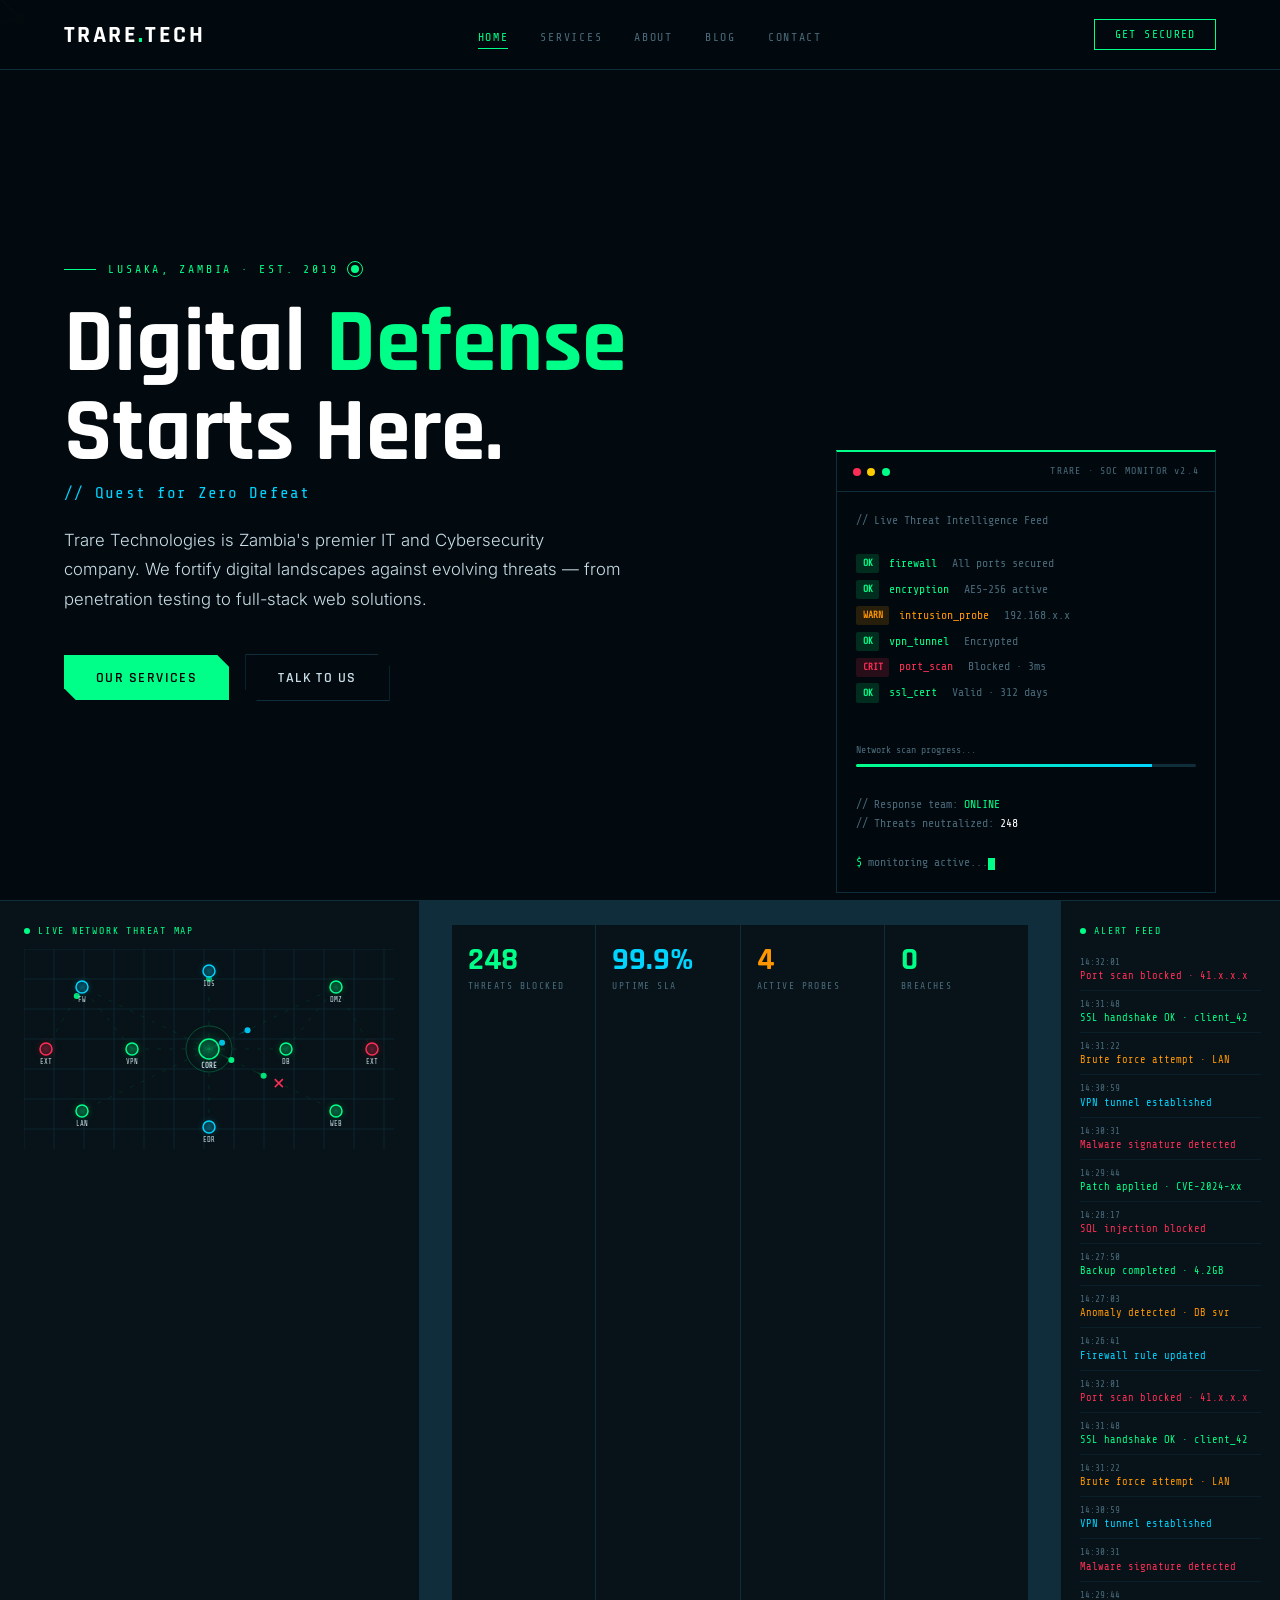
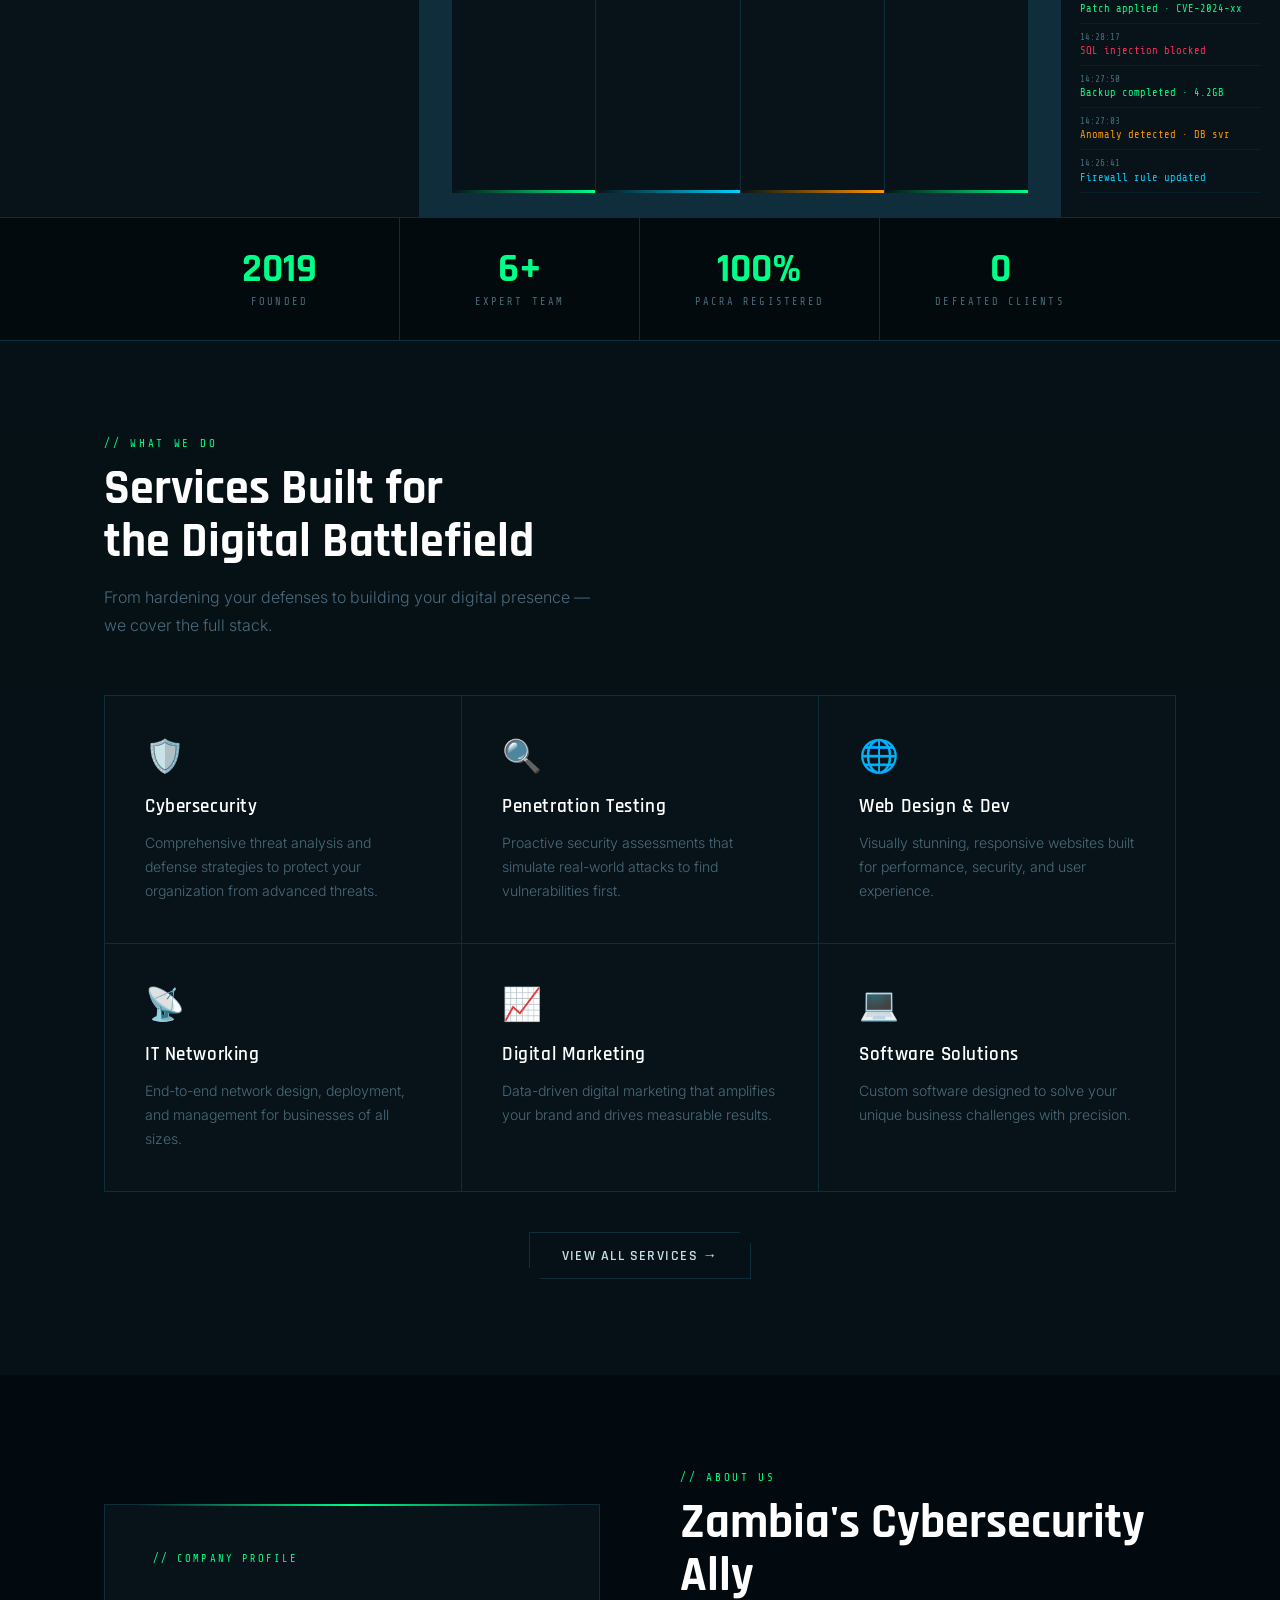
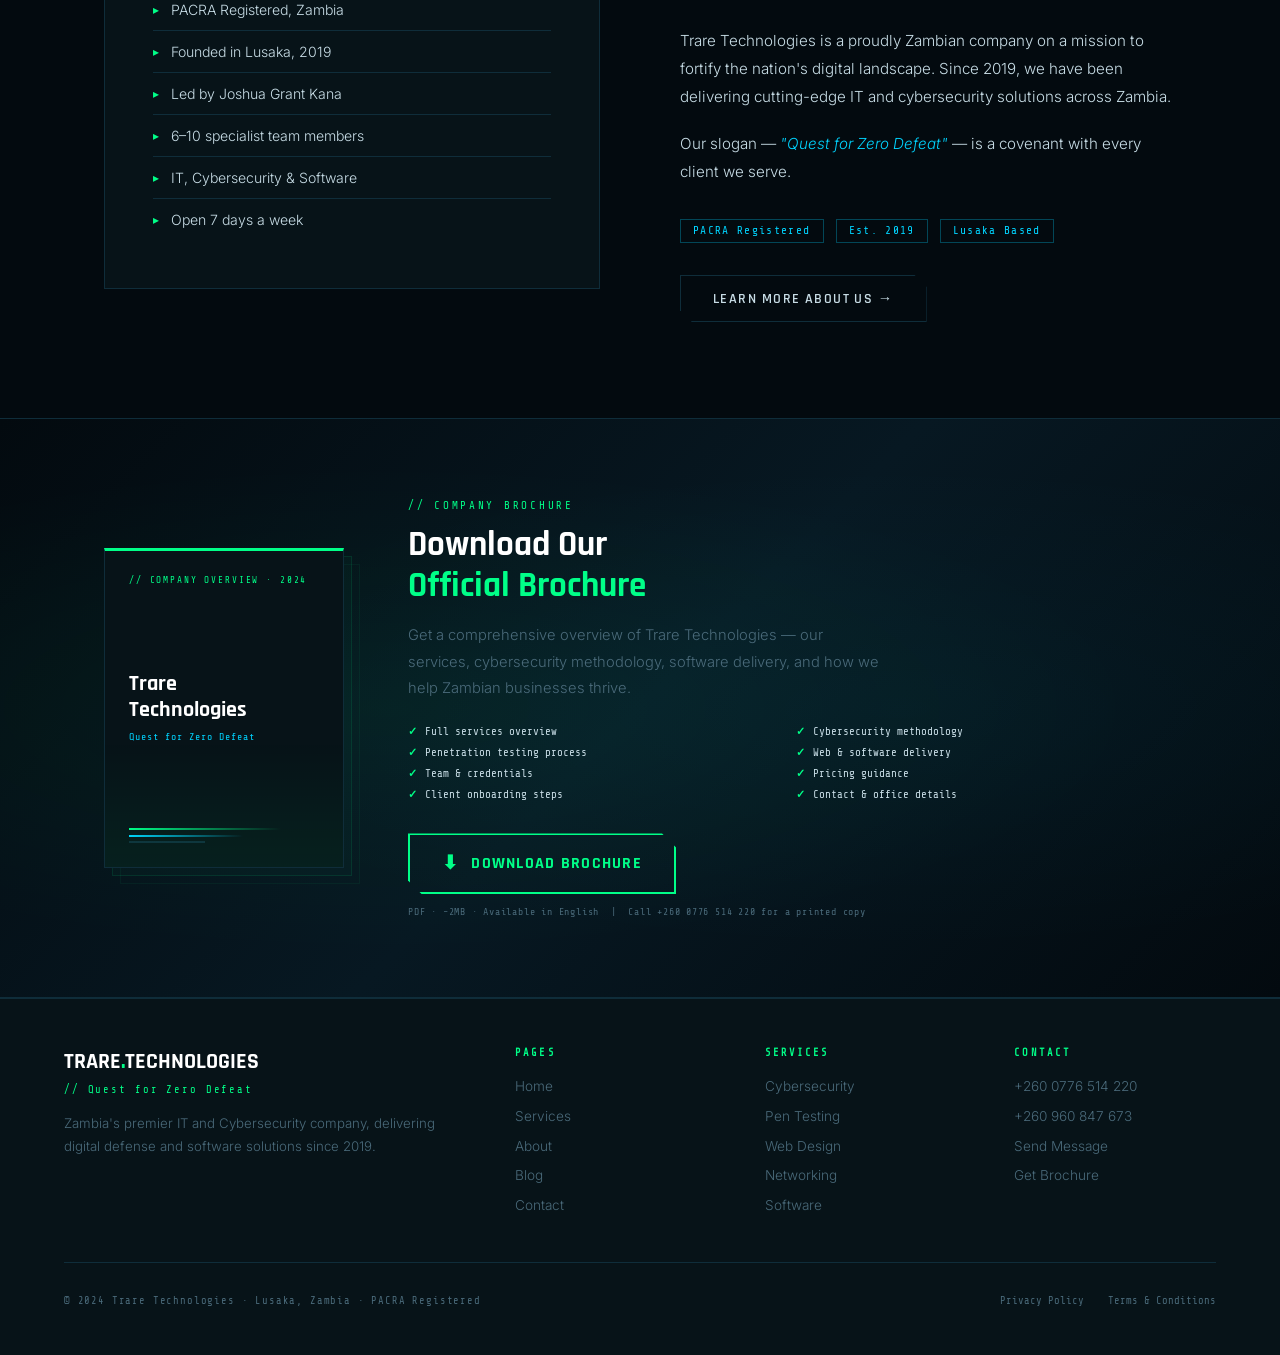
==== commit 99b4b65c: "full project initiation" ====
--- a/index.html
+++ b/index.html
@@ -1,701 +1,419 @@
-<!DOCTYPE html>
-<html lang="en">
-<head>
-<meta charset="UTF-8" />
-<meta name="viewport" content="width=device-width, initial-scale=1.0"/>
-<title>Trare Technologies | Quest for Zero Defeat</title>
-<link href="https://fonts.googleapis.com/css2?family=Share+Tech+Mono&family=Rajdhani:wght@400;600;700&family=Inter:wght@300;400;500&display=swap" rel="stylesheet"/>
-<style>
-  :root {
-    --bg: #030a0f;
-    --surface: #071318;
-    --surface2: #0c1e27;
-    --green: #00ff88;
-    --green-dim: #00cc6a;
-    --cyan: #00d4ff;
-    --red: #ff2d55;
-    --orange: #ff9500;
-    --text: #c8dde6;
-    --text-dim: #4a6a7a;
-    --border: #0f2d3a;
-    --mono: 'Share Tech Mono', monospace;
-    --display: 'Rajdhani', sans-serif;
-    --body: 'Inter', sans-serif;
-  }
-  *, *::before, *::after { box-sizing: border-box; margin: 0; padding: 0; }
-  html { scroll-behavior: smooth; }
-  body { background: var(--bg); color: var(--text); font-family: var(--body); font-weight: 300; overflow-x: hidden; }
-
-  /* NODE CANVAS */
-  #node-canvas { position: fixed; top: 0; left: 0; width: 100%; height: 100%; z-index: 0; pointer-events: none; }
-
-  /* NAV */
-  nav { position: fixed; top: 0; left: 0; right: 0; z-index: 100; display: flex; align-items: center; justify-content: space-between; padding: 1.2rem 4rem; background: rgba(3,10,15,0.92); backdrop-filter: blur(16px); border-bottom: 1px solid var(--border); }
-  .nav-logo { font-family: var(--display); font-weight: 700; font-size: 1.5rem; letter-spacing: 0.1em; color: #fff; text-decoration: none; }
-  .nav-logo span { color: var(--green); }
-  .nav-links { display: flex; gap: 2.5rem; list-style: none; }
-  .nav-links a { font-family: var(--mono); font-size: 0.72rem; letter-spacing: 0.15em; color: var(--text-dim); text-decoration: none; text-transform: uppercase; transition: color 0.2s; }
-  .nav-links a:hover { color: var(--green); }
-  .nav-cta { font-family: var(--mono); font-size: 0.72rem; letter-spacing: 0.12em; text-transform: uppercase; color: var(--green); border: 1px solid var(--green); padding: 0.5rem 1.2rem; text-decoration: none; transition: background 0.2s, color 0.2s; }
-  .nav-cta:hover { background: var(--green); color: #000; }
-
-  /* HERO */
-  .hero { position: relative; min-height: 100vh; display: flex; align-items: center; padding: 8rem 4rem 4rem; overflow: hidden; z-index: 1; }
-  .hero-content { max-width: 720px; position: relative; z-index: 2; }
-  .hero-label { font-family: var(--mono); font-size: 0.72rem; letter-spacing: 0.25em; color: var(--green); text-transform: uppercase; margin-bottom: 1.5rem; display: flex; align-items: center; gap: 0.75rem; }
-  .hero-label::before { content: ''; display: block; width: 32px; height: 1px; background: var(--green); }
-  .pulse-dot { width: 8px; height: 8px; border-radius: 50%; background: var(--green); display: inline-block; position: relative; }
-  .pulse-dot::after { content: ''; position: absolute; inset: -4px; border-radius: 50%; border: 1px solid var(--green); animation: pulse-ring 2s ease-out infinite; }
-  @keyframes pulse-ring { 0%{transform:scale(1);opacity:.8} 100%{transform:scale(2.5);opacity:0} }
-  .hero h1 { font-family: var(--display); font-size: clamp(3rem, 7vw, 6rem); font-weight: 700; line-height: 1; color: #fff; margin-bottom: 0.3rem; }
-  .hero h1 .accent { color: var(--green); }
-  .hero-slogan { font-family: var(--mono); font-size: 1rem; color: var(--cyan); margin-bottom: 1.5rem; letter-spacing: 0.08em; }
-  .hero p { font-size: 1.05rem; line-height: 1.75; color: var(--text); max-width: 560px; margin-bottom: 2.5rem; }
-  .hero-actions { display: flex; gap: 1rem; flex-wrap: wrap; align-items: center; }
-  .btn-primary { font-family: var(--display); font-weight: 600; font-size: 0.9rem; letter-spacing: 0.1em; text-transform: uppercase; background: var(--green); color: #000; padding: 0.85rem 2rem; text-decoration: none; clip-path: polygon(0 0, calc(100% - 12px) 0, 100% 12px, 100% 100%, 12px 100%, 0 calc(100% - 12px)); transition: transform 0.2s, box-shadow 0.2s; }
-  .btn-primary:hover { transform: translateY(-2px); box-shadow: 0 0 30px rgba(0,255,136,.4); }
-  .btn-secondary { font-family: var(--display); font-weight: 600; font-size: 0.9rem; letter-spacing: 0.1em; text-transform: uppercase; color: var(--text); border: 1px solid var(--border); padding: 0.85rem 2rem; text-decoration: none; clip-path: polygon(0 0, calc(100% - 12px) 0, 100% 12px, 100% 100%, 12px 100%, 0 calc(100% - 12px)); transition: border-color 0.2s, color 0.2s; }
-  .btn-secondary:hover { border-color: var(--cyan); color: var(--cyan); }
-
-  /* TERMINAL */
-  .hero-terminal { position: absolute; right: 4rem; top: 50%; transform: translateY(-50%); width: 380px; background: rgba(3,10,15,.95); border: 1px solid var(--border); border-top: 2px solid var(--green); font-family: var(--mono); font-size: 0.72rem; line-height: 1.7; z-index: 2; }
-  .terminal-header { padding: .7rem 1rem; border-bottom: 1px solid var(--border); display: flex; align-items: center; gap: .4rem; }
-  .dot { width: 8px; height: 8px; border-radius: 50%; }
-  .dot-r{background:var(--red)} .dot-y{background:#ffcc00} .dot-g{background:var(--green)}
-  .terminal-title { margin-left: auto; font-size: .62rem; color: var(--text-dim); letter-spacing: .12em; }
-  .terminal-body { padding: 1.2rem; }
-  .t-dim{color:var(--text-dim)} .t-green{color:var(--green)} .t-cyan{color:var(--cyan)} .t-red{color:var(--red)} .t-white{color:#fff} .t-orange{color:var(--orange)}
-  .cursor { display: inline-block; width: 7px; height: 12px; background: var(--green); animation: blink 1s step-end infinite; vertical-align: middle; }
-  @keyframes blink{0%,100%{opacity:1}50%{opacity:0}}
-  .threat-row { display: flex; gap: .6rem; align-items: center; padding: .2rem 0; }
-  .badge { font-size: .6rem; padding: .1rem .4rem; border-radius: 2px; font-weight: bold; }
-  .badge-ok{background:rgba(0,255,136,.15);color:var(--green)}
-  .badge-warn{background:rgba(255,149,0,.15);color:var(--orange)}
-  .badge-crit{background:rgba(255,45,85,.15);color:var(--red);animation:crit-pulse 1.5s ease-in-out infinite}
-  @keyframes crit-pulse{0%,100%{opacity:1}50%{opacity:.4}}
-  .scan-bar-wrap{margin:1rem 0 .5rem}
-  .scan-label{font-size:.62rem;color:var(--text-dim);margin-bottom:.35rem}
-  .scan-bar{height:3px;background:var(--border);border-radius:2px;overflow:hidden}
-  .scan-fill{height:100%;background:linear-gradient(90deg,var(--green),var(--cyan));width:0%;animation:scan-anim 4s 1s ease-out forwards}
-  @keyframes scan-anim{0%{width:0%}100%{width:87%}}
-
-  /* SOC STRIP */
-  .soc-strip { position: relative; z-index: 1; background: var(--surface); border-top: 1px solid var(--border); border-bottom: 1px solid var(--border); overflow: hidden; }
-  .soc-inner { display: flex; }
-  .threat-map-panel { flex: 0 0 420px; border-right: 1px solid var(--border); padding: 1.5rem; }
-  .panel-label { font-family: var(--mono); font-size: .62rem; letter-spacing: .18em; color: var(--green); text-transform: uppercase; margin-bottom: .8rem; display: flex; align-items: center; gap: .5rem; }
-  .panel-label::before { content: ''; width: 6px; height: 6px; border-radius: 50%; background: var(--green); animation: pulse-ring 2s infinite; }
-  .metrics-panel { flex: 1; padding: 1.5rem 2rem; display: grid; grid-template-columns: repeat(4,1fr); gap: 1px; background: var(--border); }
-  .metric-cell { background: var(--surface); padding: 1.2rem 1rem; position: relative; overflow: hidden; }
-  .metric-val { font-family: var(--display); font-size: 2rem; font-weight: 700; line-height: 1; transition: color 0.5s; }
-  .metric-val.green{color:var(--green)} .metric-val.cyan{color:var(--cyan)} .metric-val.red{color:var(--red)} .metric-val.orange{color:var(--orange)}
-  .metric-key { font-family: var(--mono); font-size: .6rem; letter-spacing: .15em; color: var(--text-dim); text-transform: uppercase; margin-top: .3rem; }
-  .metric-spark { position: absolute; bottom: 0; left: 0; right: 0; height: 3px; }
-  .spark-green{background:linear-gradient(90deg,transparent,var(--green))}
-  .spark-cyan{background:linear-gradient(90deg,transparent,var(--cyan))}
-  .spark-red{background:linear-gradient(90deg,transparent,var(--red))}
-  .spark-orange{background:linear-gradient(90deg,transparent,var(--orange))}
-  .alert-ticker { flex: 0 0 220px; border-left: 1px solid var(--border); padding: 1.5rem 1.2rem; overflow: hidden; }
-  .ticker-stream { animation: ticker-scroll 20s linear infinite; }
-  @keyframes ticker-scroll{0%{transform:translateY(0)}100%{transform:translateY(-50%)}}
-  .ticker-item { display: flex; flex-direction: column; gap: .2rem; padding: .5rem 0; border-bottom: 1px solid rgba(15,45,58,.5); }
-  .ticker-time { font-family: var(--mono); font-size: .58rem; color: var(--text-dim); }
-  .ticker-msg { font-family: var(--mono); font-size: .65rem; }
-
-  /* STATS */
-  .stats-band { position: relative; z-index: 1; border-bottom: 1px solid var(--border); background: rgba(3,10,15,.7); display: flex; justify-content: center; }
-  .stat { flex: 1; max-width: 240px; padding: 2rem 2.5rem; text-align: center; border-right: 1px solid var(--border); }
-  .stat:last-child{border-right:none}
-  .stat-num { font-family: var(--display); font-size: 2.5rem; font-weight: 700; color: var(--green); line-height: 1; }
-  .stat-label { font-family: var(--mono); font-size: .65rem; letter-spacing: .2em; color: var(--text-dim); text-transform: uppercase; margin-top: .4rem; }
-
-  /* SECTIONS */
-  section { position: relative; z-index: 1; }
-  .section-inner { max-width: 1200px; margin: 0 auto; padding: 6rem 4rem; }
-  .section-tag { font-family: var(--mono); font-size: .68rem; letter-spacing: .25em; color: var(--green); text-transform: uppercase; margin-bottom: .8rem; }
-  .section-title { font-family: var(--display); font-size: clamp(2rem,4vw,3rem); font-weight: 700; color: #fff; line-height: 1.1; }
-  .section-subtitle { margin-top: 1rem; font-size: 1rem; color: var(--text-dim); max-width: 500px; line-height: 1.7; }
-  .section-header { margin-bottom: 3.5rem; }
-
-  /* SERVICES */
-  #services { background: rgba(7,19,24,.8); }
-  .services-grid { display: grid; grid-template-columns: repeat(auto-fit,minmax(280px,1fr)); gap: 1.5px; background: var(--border); border: 1px solid var(--border); }
-  .service-card { background: var(--surface); padding: 2.5rem; position: relative; overflow: hidden; transition: background 0.3s; }
-  .service-card::before { content:''; position:absolute; top:0; left:0; width:3px; height:0; background:var(--green); transition:height .4s; }
-  .service-card:hover { background: var(--surface2); }
-  .service-card:hover::before { height: 100%; }
-  .service-icon { font-size: 2rem; margin-bottom: 1.2rem; display: block; }
-  .service-name { font-family: var(--display); font-size: 1.2rem; font-weight: 600; color: #fff; margin-bottom: .75rem; letter-spacing: .03em; }
-  .service-desc { font-size: .88rem; color: var(--text-dim); line-height: 1.7; }
-
-  /* ABOUT */
-  #about { background: var(--bg); }
-  .about-grid { display: grid; grid-template-columns: 1fr 1fr; gap: 5rem; align-items: center; }
-  .about-box { border: 1px solid var(--border); padding: 3rem; background: var(--surface); position: relative; }
-  .about-box::before { content:''; position:absolute; top:-1px; left:2rem; right:2rem; height:2px; background:linear-gradient(90deg,transparent,var(--green),transparent); }
-  .about-box-label { font-family: var(--mono); font-size: .65rem; letter-spacing: .2em; color: var(--green); text-transform: uppercase; margin-bottom: 1.5rem; }
-  .about-list { list-style: none; }
-  .about-list li { font-size: .88rem; color: var(--text); padding: .75rem 0; border-bottom: 1px solid var(--border); display: flex; align-items: center; gap: .75rem; }
-  .about-list li::before { content:'▸'; color:var(--green); font-size:.75rem; }
-  .about-list li:last-child { border-bottom: none; }
-  .about-content p { font-size: .95rem; line-height: 1.85; color: var(--text); margin-bottom: 1.2rem; }
-  .about-badge { display:inline-block; font-family:var(--mono); font-size:.7rem; letter-spacing:.12em; color:var(--cyan); border:1px solid rgba(0,212,255,.3); padding:.3rem .75rem; margin-top:.5rem; margin-right:.5rem; }
-
-  /* WHY */
-  #why { background: rgba(7,19,24,.8); }
-  .why-grid { display: grid; grid-template-columns: repeat(auto-fit,minmax(240px,1fr)); gap: 2rem; margin-top: 2rem; }
-  .why-card { padding: 2rem; border: 1px solid var(--border); background: var(--bg); transition: border-color .3s, transform .3s; }
-  .why-card:hover { border-color: var(--green-dim); transform: translateY(-4px); }
-  .why-num { font-family: var(--display); font-size: 3rem; font-weight: 700; color: rgba(0,255,136,.12); line-height: 1; margin-bottom: .5rem; }
-  .why-title { font-family: var(--display); font-size: 1.05rem; font-weight: 600; color: #fff; margin-bottom: .6rem; }
-  .why-text { font-size: .85rem; color: var(--text-dim); line-height: 1.7; }
-
-  /* BROCHURE */
-  #brochure { position: relative; z-index: 1; background: linear-gradient(135deg,#030a0f 0%,#071822 50%,#030a0f 100%); border-top: 1px solid var(--border); border-bottom: 1px solid var(--border); overflow: hidden; }
-  #brochure::before { content:''; position:absolute; inset:0; background-image:radial-gradient(ellipse at 30% 50%,rgba(0,255,136,.05) 0%,transparent 60%),radial-gradient(ellipse at 70% 50%,rgba(0,212,255,.04) 0%,transparent 60%); pointer-events:none; }
-  .brochure-inner { max-width: 1200px; margin: 0 auto; padding: 5rem 4rem; display: flex; align-items: center; gap: 4rem; }
-  .brochure-preview { flex: 0 0 240px; position: relative; }
-  .brochure-cover { width: 100%; aspect-ratio: 3/4; background: var(--surface); border: 1px solid var(--border); border-top: 3px solid var(--green); position: relative; overflow: hidden; display: flex; flex-direction: column; padding: 1.5rem; }
-  .brochure-cover::after { content:''; position:absolute; bottom:0; left:0; right:0; height:40%; background:linear-gradient(to top,rgba(0,255,136,.06),transparent); pointer-events:none; }
-  .bc-tag { font-family:var(--mono); font-size:.58rem; letter-spacing:.2em; color:var(--green); text-transform:uppercase; margin-bottom:auto; }
-  .bc-title { font-family:var(--display); font-weight:700; font-size:1.4rem; color:#fff; line-height:1.15; margin-bottom:.5rem; }
-  .bc-sub { font-family:var(--mono); font-size:.62rem; color:var(--cyan); letter-spacing:.1em; }
-  .bc-lines { margin-top:auto; display:flex; flex-direction:column; gap:.3rem; }
-  .bc-line { height:2px; background:var(--border); }
-  .bc-line:first-child{width:80%;background:linear-gradient(90deg,var(--green),transparent)}
-  .bc-line:nth-child(2){width:60%;background:linear-gradient(90deg,var(--cyan),transparent)}
-  .bc-line:last-child{width:40%}
-  .brochure-shadow { position:absolute; top:8px; left:8px; right:-8px; bottom:-8px; border:1px solid rgba(0,255,136,.1); background:rgba(0,255,136,.02); z-index:-1; }
-  .brochure-shadow2 { position:absolute; top:16px; left:16px; right:-16px; bottom:-16px; border:1px solid rgba(0,255,136,.05); z-index:-2; }
-  .brochure-text { flex: 1; }
-  .brochure-text h2 { font-family:var(--display); font-size:2.2rem; font-weight:700; color:#fff; line-height:1.15; margin-bottom:1rem; }
-  .brochure-text h2 span{color:var(--green)}
-  .brochure-text p { font-size:.92rem; color:var(--text-dim); line-height:1.8; margin-bottom:1.5rem; max-width:480px; }
-  .brochure-includes { list-style:none; margin-bottom:2rem; display:grid; grid-template-columns:1fr 1fr; gap:.5rem; }
-  .brochure-includes li { font-family:var(--mono); font-size:.68rem; color:var(--text); display:flex; align-items:center; gap:.5rem; }
-  .brochure-includes li::before{content:'✓';color:var(--green);font-weight:bold}
-  .btn-download { display:inline-flex; align-items:center; gap:.75rem; font-family:var(--display); font-weight:700; font-size:1rem; letter-spacing:.08em; text-transform:uppercase; background:transparent; color:var(--green); border:2px solid var(--green); padding:1rem 2rem; text-decoration:none; cursor:pointer; clip-path:polygon(0 0,calc(100% - 14px) 0,100% 14px,100% 100%,14px 100%,0 calc(100% - 14px)); transition:background .25s,color .25s,box-shadow .25s; }
-  .btn-download:hover { background:var(--green); color:#000; box-shadow:0 0 40px rgba(0,255,136,.4); }
-  .dl-icon { font-size:1.2rem; animation:bounce-dl 2s ease-in-out infinite; }
-  @keyframes bounce-dl{0%,100%{transform:translateY(0)}50%{transform:translateY(3px)}}
-  .brochure-note { margin-top:.75rem; font-family:var(--mono); font-size:.62rem; color:var(--text-dim); letter-spacing:.08em; }
-
-  /* CONTACT */
-  #contact { background: var(--bg); }
-  .contact-grid { display:grid; grid-template-columns:1fr 1fr; gap:4rem; align-items:start; }
-  .contact-info h3 { font-family:var(--display); font-size:1.8rem; font-weight:700; color:#fff; margin-bottom:1rem; }
-  .contact-info p { font-size:.9rem; color:var(--text-dim); line-height:1.7; margin-bottom:2rem; }
-  .contact-item { display:flex; align-items:flex-start; gap:1rem; margin-bottom:1.2rem; padding:1rem 1.2rem; border:1px solid var(--border); background:var(--surface); }
-  .contact-icon { font-size:1.2rem; flex-shrink:0; margin-top:.1rem; }
-  .contact-item-label { font-family:var(--mono); font-size:.62rem; letter-spacing:.15em; color:var(--green); text-transform:uppercase; margin-bottom:.25rem; }
-  .contact-item-val { font-size:.88rem; color:var(--text); }
-  .contact-form { display:flex; flex-direction:column; gap:1rem; }
-  .form-row { display:grid; grid-template-columns:1fr 1fr; gap:1rem; }
-  .form-group { display:flex; flex-direction:column; gap:.4rem; }
-  .form-label { font-family:var(--mono); font-size:.65rem; letter-spacing:.15em; color:var(--text-dim); text-transform:uppercase; }
-  .form-input,.form-textarea { background:var(--surface); border:1px solid var(--border); color:var(--text); padding:.75rem 1rem; font-family:var(--body); font-size:.88rem; outline:none; transition:border-color .2s; width:100%; }
-  .form-input:focus,.form-textarea:focus{border-color:var(--green)}
-  .form-textarea{min-height:120px;resize:vertical}
-  .form-input::placeholder,.form-textarea::placeholder{color:var(--text-dim)}
-
-  /* FOOTER */
-  footer { position:relative; z-index:1; border-top:1px solid var(--border); background:var(--surface); padding:3rem 4rem; display:flex; align-items:center; justify-content:space-between; flex-wrap:wrap; gap:1.5rem; }
-  .footer-brand { font-family:var(--display); font-size:1.2rem; font-weight:700; color:#fff; }
-  .footer-brand span{color:var(--green)}
-  .footer-slogan { font-family:var(--mono); font-size:.68rem; letter-spacing:.18em; color:var(--green); margin-top:.25rem; }
-  .footer-copy { font-family:var(--mono); font-size:.65rem; color:var(--text-dim); letter-spacing:.08em; }
-
-  /* SCROLL FADE */
-  .fade-up { opacity:0; transform:translateY(28px); transition:opacity .7s ease,transform .7s ease; }
-  .fade-up.visible { opacity:1; transform:translateY(0); }
-
-  /* HERO ANIM */
-  @keyframes fadeUp{from{opacity:0;transform:translateY(24px)}to{opacity:1;transform:translateY(0)}}
-  .hero-content > * { animation: fadeUp .7s ease both; }
-  .hero-content > *:nth-child(1){animation-delay:.1s}
-  .hero-content > *:nth-child(2){animation-delay:.2s}
-  .hero-content > *:nth-child(3){animation-delay:.3s}
-  .hero-content > *:nth-child(4){animation-delay:.4s}
-  .hero-content > *:nth-child(5){animation-delay:.5s}
-  .hero-terminal{animation:fadeUp .9s .6s ease both}
-
-  /* RESPONSIVE */
-  @media(max-width:1000px){
-    .hero-terminal{display:none}
-    .about-grid,.contact-grid{grid-template-columns:1fr;gap:2.5rem}
-    nav{padding:1rem 1.5rem}
-    .nav-links{display:none}
-    .section-inner{padding:4rem 1.5rem}
-    .hero{padding:7rem 1.5rem 3rem}
-    footer{padding:2rem 1.5rem}
-    .soc-inner{flex-direction:column}
-    .threat-map-panel{flex:unset;border-right:none;border-bottom:1px solid var(--border)}
-    .metrics-panel{grid-template-columns:repeat(2,1fr)}
-    .alert-ticker{border-left:none;border-top:1px solid var(--border);flex:unset}
-    .brochure-inner{flex-direction:column;padding:3rem 1.5rem}
-    .brochure-preview{flex:unset;width:180px}
-    .brochure-includes{grid-template-columns:1fr}
-  }
-  @media(max-width:600px){
-    .form-row{grid-template-columns:1fr}
-    .stats-band{flex-wrap:wrap}
-    .stat{min-width:50%;border-bottom:1px solid var(--border)}
-    .metrics-panel{grid-template-columns:1fr 1fr}
-  }
-</style>
-</head>
-<body>
-
-<canvas id="node-canvas"></canvas>
-
-<!-- NAV -->
-<nav>
-  <a class="nav-logo" href="#">TRARE<span>.</span>TECH</a>
-  <ul class="nav-links">
-    <li><a href="#services">Services</a></li>
-    <li><a href="#about">About</a></li>
-    <li><a href="#why">Why Us</a></li>
-    <li><a href="#brochure">Brochure</a></li>
-    <li><a href="#contact">Contact</a></li>
-  </ul>
-  <a class="nav-cta" href="#contact">Get Secured</a>
-</nav>
-
-<!-- HERO -->
-<section class="hero">
-  <div class="hero-content">
-    <div class="hero-label">Lusaka, Zambia · Est. 2019 <span class="pulse-dot"></span></div>
-    <h1>Digital <span class="accent">Defense</span><br/>Starts Here.</h1>
-    <div class="hero-slogan">// Quest for Zero Defeat</div>
-    <p>Trare Technologies is Zambia's premier IT and Cybersecurity company. We fortify digital landscapes against evolving threats — from penetration testing to full-stack web solutions.</p>
-    <div class="hero-actions">
-      <a class="btn-primary" href="#services">Our Services</a>
-      <a class="btn-secondary" href="#contact">Talk to Us</a>
-    </div>
-  </div>
-  <div class="hero-terminal">
-    <div class="terminal-header">
-      <span class="dot dot-r"></span><span class="dot dot-y"></span><span class="dot dot-g"></span>
-      <span class="terminal-title">TRARE · SOC MONITOR v2.4</span>
-    </div>
-    <div class="terminal-body">
-      <div class="t-dim">// Live Threat Intelligence Feed</div><br/>
-      <div class="threat-row"><span class="badge badge-ok">OK</span><span class="t-green">firewall</span><span class="t-dim">&nbsp;All ports secured</span></div>
-      <div class="threat-row"><span class="badge badge-ok">OK</span><span class="t-green">encryption</span><span class="t-dim">&nbsp;AES-256 active</span></div>
-      <div class="threat-row"><span class="badge badge-warn">WARN</span><span class="t-orange">intrusion_probe</span><span class="t-dim">&nbsp;192.168.x.x</span></div>
-      <div class="threat-row"><span class="badge badge-ok">OK</span><span class="t-green">vpn_tunnel</span><span class="t-dim">&nbsp;Encrypted</span></div>
-      <div class="threat-row"><span class="badge badge-crit">CRIT</span><span class="t-red">port_scan</span><span class="t-dim">&nbsp;Blocked · 3ms</span></div>
-      <div class="threat-row"><span class="badge badge-ok">OK</span><span class="t-green">ssl_cert</span><span class="t-dim">&nbsp;Valid · 312 days</span></div><br/>
-      <div class="scan-bar-wrap">
-        <div class="scan-label t-dim">Network scan progress...</div>
-        <div class="scan-bar"><div class="scan-fill"></div></div>
-      </div><br/>
-      <div class="t-dim">// Response team: <span class="t-green">ONLINE</span></div>
-      <div class="t-dim">// Threats neutralized today: <span class="t-white">7</span></div><br/>
-      <div><span class="t-green">$</span> <span class="t-dim">monitoring active...</span><span class="cursor"></span></div>
-    </div>
-  </div>
-</section>
-
-<!-- SOC DASHBOARD STRIP -->
-<div class="soc-strip">
-  <div class="soc-inner">
-    <div class="threat-map-panel">
-      <div class="panel-label">Live Network Threat Map</div>
-      <canvas id="threat-canvas" width="370" height="200"></canvas>
-    </div>
-    <div class="metrics-panel">
-      <div class="metric-cell"><div class="metric-val green" id="m1">247</div><div class="metric-key">Threats Blocked</div><div class="metric-spark spark-green"></div></div>
-      <div class="metric-cell"><div class="metric-val cyan" id="m2">99.9%</div><div class="metric-key">Uptime SLA</div><div class="metric-spark spark-cyan"></div></div>
-      <div class="metric-cell"><div class="metric-val orange" id="m3">3</div><div class="metric-key">Active Probes</div><div class="metric-spark spark-orange"></div></div>
-      <div class="metric-cell"><div class="metric-val green" id="m4">0</div><div class="metric-key">Breaches</div><div class="metric-spark spark-green"></div></div>
-    </div>
-    <div class="alert-ticker">
-      <div class="panel-label">Alert Feed</div>
-      <div class="ticker-stream" id="ticker-stream"></div>
-    </div>
-  </div>
-</div>
-
-<!-- STATS -->
-<div class="stats-band">
-  <div class="stat fade-up"><div class="stat-num">2019</div><div class="stat-label">Founded</div></div>
-  <div class="stat fade-up"><div class="stat-num">6+</div><div class="stat-label">Expert Team</div></div>
-  <div class="stat fade-up"><div class="stat-num">100%</div><div class="stat-label">PACRA Registered</div></div>
-  <div class="stat fade-up"><div class="stat-num">0</div><div class="stat-label">Defeated Clients</div></div>
-</div>
-
-<!-- SERVICES -->
-<section id="services">
-  <div class="section-inner">
-    <div class="section-header fade-up">
-      <div class="section-tag">// What We Do</div>
-      <h2 class="section-title">Services Built for<br/>the Digital Battlefield</h2>
-      <p class="section-subtitle">From hardening your defenses to building your digital presence — we cover the full stack.</p>
-    </div>
-    <div class="services-grid">
-      <div class="service-card fade-up"><span class="service-icon">🛡️</span><div class="service-name">Cybersecurity</div><div class="service-desc">Comprehensive threat analysis and defense strategies to protect your organization from advanced persistent threats and cyberattacks.</div></div>
-      <div class="service-card fade-up"><span class="service-icon">🔍</span><div class="service-name">Penetration Testing</div><div class="service-desc">Proactive security assessments that simulate real-world attacks to identify vulnerabilities before malicious actors do.</div></div>
-      <div class="service-card fade-up"><span class="service-icon">🌐</span><div class="service-name">Web Design & Development</div><div class="service-desc">Visually stunning, responsive websites tailored to your brand — built for performance, security, and seamless user experience.</div></div>
-      <div class="service-card fade-up"><span class="service-icon">📡</span><div class="service-name">IT Networking</div><div class="service-desc">End-to-end network design, deployment, and management. Reliable, scalable infrastructure for businesses of all sizes.</div></div>
-      <div class="service-card fade-up"><span class="service-icon">📈</span><div class="service-name">Digital Marketing</div><div class="service-desc">Data-driven digital marketing solutions that amplify your brand's reach and drive measurable business results.</div></div>
-      <div class="service-card fade-up"><span class="service-icon">💻</span><div class="service-name">Software Solutions</div><div class="service-desc">Custom software applications designed and developed to solve your unique business challenges with precision and reliability.</div></div>
-    </div>
-  </div>
-</section>
-
-<!-- ABOUT -->
-<section id="about">
-  <div class="section-inner">
-    <div class="about-grid">
-      <div class="about-visual fade-up">
-        <div class="about-box">
-          <div class="about-box-label">// Company Profile</div>
-          <ul class="about-list">
-            <li>Officially registered with PACRA, Zambia</li>
-            <li>Founded in Lusaka in 2019</li>
-            <li>Led by Joshua Grant Kana</li>
-            <li>6–10 specialist team members</li>
-            <li>IT, Cybersecurity & Software focus</li>
-            <li>Open 7 days a week</li>
-            <li>Located: Kaunda Square Stage 1</li>
-          </ul>
-        </div>
-      </div>
-      <div class="about-content fade-up">
-        <div class="section-tag">// About Us</div>
-        <h2 class="section-title" style="margin-bottom:1.5rem;">Zambia's Cybersecurity Ally</h2>
-        <p>Trare Technologies is a proudly Zambian company on a mission to fortify the nation's digital landscape. Since 2019, we have been delivering cutting-edge IT and cybersecurity solutions to businesses and individuals across Zambia.</p>
-        <p>Our slogan — <em style="color:var(--cyan);">"Quest for Zero Defeat"</em> — is not just a tagline. It is a covenant with every client we serve. We commit relentlessly to ensuring that our clients never lose a digital battle.</p>
-        <p>Grounded in innovation, resilience, and local expertise, we combine global cybersecurity best practices with a deep understanding of the Zambian tech landscape.</p>
-        <div style="margin-top:1.5rem;">
-          <span class="about-badge">PACRA Registered</span>
-          <span class="about-badge">Est. 2019</span>
-          <span class="about-badge">Lusaka Based</span>
-          <span class="about-badge">IT & Cybersecurity</span>
-        </div>
-      </div>
-    </div>
-  </div>
-</section>
-
-<!-- WHY US -->
-<section id="why">
-  <div class="section-inner">
-    <div class="section-header fade-up">
-      <div class="section-tag">// Why Choose Us</div>
-      <h2 class="section-title">Built Different.<br/>Trusted Locally.</h2>
-    </div>
-    <div class="why-grid">
-      <div class="why-card fade-up"><div class="why-num">01</div><div class="why-title">Local Expertise</div><div class="why-text">We understand the Zambian business environment, compliance requirements, and the specific digital threats facing local organizations.</div></div>
-      <div class="why-card fade-up"><div class="why-num">02</div><div class="why-title">End-to-End Solutions</div><div class="why-text">From hardware to software, web to security — we cover every layer of your technology stack so you never need to look elsewhere.</div></div>
-      <div class="why-card fade-up"><div class="why-num">03</div><div class="why-title">Proactive Defense</div><div class="why-text">We don't wait for attacks to happen. Our proactive penetration testing and monitoring keeps threats at bay before they strike.</div></div>
-      <div class="why-card fade-up"><div class="why-num">04</div><div class="why-title">Always Available</div><div class="why-text">Open 7 days a week, our team is accessible when you need us most — because cyber threats don't keep office hours.</div></div>
-    </div>
-  </div>
-</section>
-
-<!-- BROCHURE DOWNLOAD -->
-<section id="brochure">
-  <div class="brochure-inner">
-    <div class="brochure-preview fade-up">
-      <div class="brochure-shadow2"></div>
-      <div class="brochure-shadow"></div>
-      <div class="brochure-cover">
-        <div class="bc-tag">// Company Overview · 2024</div>
-        <div style="margin:auto 0;">
-          <div class="bc-title">Trare<br/>Technologies</div>
-          <div class="bc-sub">Quest for Zero Defeat</div>
-        </div>
-        <div class="bc-lines">
-          <div class="bc-line"></div><div class="bc-line"></div><div class="bc-line"></div>
-        </div>
-      </div>
-    </div>
-    <div class="brochure-text fade-up">
-      <div class="section-tag">// Company Brochure</div>
-      <h2>Download Our<br/><span>Official Brochure</span></h2>
-      <p>Get a comprehensive overview of Trare Technologies — our services, cybersecurity methodology, software delivery approach, and how we help Zambian businesses thrive in a connected world.</p>
-      <ul class="brochure-includes">
-        <li>Full services overview</li>
-        <li>Cybersecurity methodology</li>
-        <li>Penetration testing process</li>
-        <li>Web & software delivery</li>
-        <li>Team & credentials</li>
-        <li>Pricing guidance</li>
-        <li>Client onboarding steps</li>
-        <li>Contact & office details</li>
-      </ul>
-      <a class="btn-download" href="mailto:traretechnologies@email.com?subject=Brochure%20Request&body=Hello%20Trare%20Technologies%2C%0A%0AI%20would%20like%20to%20request%20a%20copy%20of%20your%20company%20brochure.%0A%0AThank%20you.">
-        <span class="dl-icon">⬇</span> Download Brochure
-      </a>
-      <div class="brochure-note">PDF · ~2MB · Available in English &nbsp;|&nbsp; Or call +260 0776 514 220 to request a printed copy</div>
-    </div>
-  </div>
-</section>
-
-<!-- CONTACT -->
-<section id="contact">
-  <div class="section-inner">
-    <div class="contact-grid">
-      <div class="contact-info fade-up">
-        <div class="section-tag">// Contact</div>
-        <h3>Ready to Secure<br/>Your Future?</h3>
-        <p>Reach out to our team. Whether you need a security audit, a new website, or a complete IT overhaul — we are here to help.</p>
-        <div class="contact-item"><span class="contact-icon">📍</span><div><div class="contact-item-label">Location</div><div class="contact-item-val">44/12 Kaunda Square Stage 1, Lusaka, Zambia</div></div></div>
-        <div class="contact-item"><span class="contact-icon">📞</span><div><div class="contact-item-label">Phone</div><div class="contact-item-val">+260 0776 514 220</div><div class="contact-item-val" style="margin-top:.2rem">+260 960 847 673</div></div></div>
-        <div class="contact-item"><span class="contact-icon">🕐</span><div><div class="contact-item-label">Hours</div><div class="contact-item-val">Mon–Fri: 8:00am – 8:00pm</div><div class="contact-item-val" style="margin-top:.2rem">Sat: 8:00am – 6:00pm · Sun: 8:00am – 2:00pm</div></div></div>
-      </div>
-      <form class="contact-form fade-up" onsubmit="return false;">
-        <div class="form-row">
-          <div class="form-group"><label class="form-label">Name</label><input class="form-input" type="text" placeholder="Your name"/></div>
-          <div class="form-group"><label class="form-label">Company</label><input class="form-input" type="text" placeholder="Your company"/></div>
-        </div>
-        <div class="form-group"><label class="form-label">Email</label><input class="form-input" type="email" placeholder="your@email.com"/></div>
-        <div class="form-group">
-          <label class="form-label">Service Needed</label>
-          <select class="form-input" style="cursor:pointer;">
-            <option value="" disabled selected>Select a service...</option>
-            <option>Cybersecurity Audit</option><option>Penetration Testing</option><option>Web Design & Development</option><option>IT Networking</option><option>Digital Marketing</option><option>Software Solutions</option><option>Other</option>
-          </select>
-        </div>
-        <div class="form-group"><label class="form-label">Message</label><textarea class="form-textarea" placeholder="Tell us about your needs..."></textarea></div>
-        <button type="submit" class="btn-primary" style="border:none;cursor:pointer;font-size:.88rem;">Send Message →</button>
-      </form>
-    </div>
-  </div>
-</section>
-
-<!-- FOOTER -->
-<footer>
-  <div>
-    <div class="footer-brand">TRARE<span>.</span>TECHNOLOGIES</div>
-    <div class="footer-slogan">// Quest for Zero Defeat</div>
-  </div>
-  <div class="footer-copy">© 2024 Trare Technologies · Lusaka, Zambia · PACRA Registered</div>
-</footer>
-
-<script>
-// =============================================
-// 1. FULL-PAGE ANIMATED NODE NETWORK (Canvas)
-// =============================================
-(function(){
-  const canvas = document.getElementById('node-canvas');
-  const ctx = canvas.getContext('2d');
-  let W, H, nodes = [];
-  function resize(){ W = canvas.width = window.innerWidth; H = canvas.height = window.innerHeight; }
-  resize();
-  window.addEventListener('resize', resize);
-
-  const COUNT = 60, CONNECT = 180;
-  const COLORS = ['#00ff88','#00d4ff','#00ff88','#00cc6a','#00d4ff'];
-
-  class Node {
-    constructor(){ this.init(); this.y = Math.random()*H; }
-    init(){
-      this.x = Math.random()*W; this.y = Math.random()*H;
-      this.vx = (Math.random()-.5)*.55; this.vy = (Math.random()-.5)*.55;
-      this.r = Math.random()*2+1;
-      this.isThreat = Math.random()<.07;
-      this.color = this.isThreat ? '#ff2d55' : COLORS[Math.floor(Math.random()*COLORS.length)];
-      this.alpha = Math.random()*.45+.2;
-      this.pulse = Math.random()*Math.PI*2;
-      this.ps = .018+Math.random()*.018;
-    }
-    update(){
-      this.x += this.vx; this.y += this.vy; this.pulse += this.ps;
-      if(this.x<-60)this.x=W+60; if(this.x>W+60)this.x=-60;
-      if(this.y<-60)this.y=H+60; if(this.y>H+60)this.y=-60;
-    }
-    draw(){
-      const a = this.alpha*(0.65+0.35*Math.sin(this.pulse));
-      ctx.save(); ctx.globalAlpha = a;
-      ctx.strokeStyle = this.color; ctx.lineWidth = .5;
-      ctx.beginPath(); ctx.arc(this.x,this.y,this.r*2.8,0,Math.PI*2); ctx.stroke();
-      ctx.fillStyle = this.color;
-      ctx.beginPath(); ctx.arc(this.x,this.y,this.r,0,Math.PI*2); ctx.fill();
-      const g = ctx.createRadialGradient(this.x,this.y,0,this.x,this.y,this.r*6);
-      g.addColorStop(0,this.color+'2a'); g.addColorStop(1,'transparent');
-      ctx.beginPath(); ctx.arc(this.x,this.y,this.r*6,0,Math.PI*2);
-      ctx.fillStyle=g; ctx.fill(); ctx.restore();
-    }
-  }
-
-  for(let i=0;i<COUNT;i++) nodes.push(new Node());
-
-  function loop(){
-    ctx.clearRect(0,0,W,H);
-    for(let i=0;i<nodes.length;i++){
-      for(let j=i+1;j<nodes.length;j++){
-        const dx=nodes[i].x-nodes[j].x, dy=nodes[i].y-nodes[j].y;
-        const d=Math.sqrt(dx*dx+dy*dy);
-        if(d<CONNECT){
-          const al=(1-d/CONNECT)*.22;
-          const col=(nodes[i].isThreat||nodes[j].isThreat)?'#ff2d55':'#00ff88';
-          ctx.save(); ctx.globalAlpha=al; ctx.strokeStyle=col; ctx.lineWidth=.7;
-          ctx.beginPath(); ctx.moveTo(nodes[i].x,nodes[i].y); ctx.lineTo(nodes[j].x,nodes[j].y); ctx.stroke(); ctx.restore();
-        }
-      }
-    }
-    nodes.forEach(n=>{n.update();n.draw();});
-    requestAnimationFrame(loop);
-  }
-  loop();
-})();
-
-// =============================================
-// 2. THREAT MAP CANVAS (SOC strip)
-// =============================================
-(function(){
-  const canvas = document.getElementById('threat-canvas');
-  if(!canvas) return;
-  const ctx = canvas.getContext('2d');
-  const W=canvas.width, H=canvas.height;
-
-  const nodes = [
-    {x:185,y:100,label:'CORE',type:'core'},
-    {x:58,y:38,label:'FW',type:'fw'},
-    {x:312,y:38,label:'DMZ',type:'dmz'},
-    {x:58,y:162,label:'LAN',type:'lan'},
-    {x:312,y:162,label:'WEB',type:'web'},
-    {x:185,y:22,label:'IDS',type:'ids'},
-    {x:108,y:100,label:'VPN',type:'vpn'},
-    {x:262,y:100,label:'DB',type:'db'},
-    {x:22,y:100,label:'EXT',type:'threat'},
-    {x:348,y:100,label:'EXT',type:'threat'},
-    {x:185,y:178,label:'EDR',type:'ids'},
-  ];
-  const edges=[[0,1],[0,2],[0,3],[0,4],[0,5],[0,6],[0,7],[0,10],[1,8],[2,9],[6,1],[7,2]];
-
-  const packets=[];
-  function spawnPacket(){
-    const e=edges[Math.floor(Math.random()*edges.length)];
-    const threat=Math.random()<.2;
-    packets.push({from:e[0],to:e[1],t:0,speed:.009+Math.random()*.012,
-      color:threat?'#ff2d55':(Math.random()<.5?'#00ff88':'#00d4ff'),
-      blocked:threat&&Math.random()<.65});
-  }
-  setInterval(spawnPacket,500);
-
-  let frame=0;
-  function draw(){
-    ctx.clearRect(0,0,W,H);
-    // grid
-    ctx.save(); ctx.strokeStyle='rgba(15,45,58,.7)'; ctx.lineWidth=1;
-    for(let x=0;x<W;x+=30){ctx.beginPath();ctx.moveTo(x,0);ctx.lineTo(x,H);ctx.stroke();}
-    for(let y=0;y<H;y+=30){ctx.beginPath();ctx.moveTo(0,y);ctx.lineTo(W,y);ctx.stroke();}
-    ctx.restore();
-
-    // edges
-    edges.forEach(([a,b])=>{
-      const na=nodes[a],nb=nodes[b];
-      ctx.save(); ctx.strokeStyle='rgba(0,255,136,.1)'; ctx.lineWidth=1; ctx.setLineDash([4,8]);
-      ctx.beginPath(); ctx.moveTo(na.x,na.y); ctx.lineTo(nb.x,nb.y); ctx.stroke(); ctx.restore();
-    });
-
-    // packets
-    for(let i=packets.length-1;i>=0;i--){
-      const p=packets[i];
-      p.t+=p.speed;
-      if(p.t>=1){packets.splice(i,1);continue;}
-      const na=nodes[p.from],nb=nodes[p.to];
-      const stopT=p.blocked?.55:1;
-      const t2=Math.min(p.t,stopT);
-      const x=na.x+(nb.x-na.x)*t2, y=na.y+(nb.y-na.y)*t2;
-      if(p.blocked&&p.t>=.55){
-        ctx.save(); ctx.strokeStyle='#ff2d55'; ctx.lineWidth=1.5;
-        const s=4;
-        ctx.beginPath();ctx.moveTo(x-s,y-s);ctx.lineTo(x+s,y+s);ctx.stroke();
-        ctx.beginPath();ctx.moveTo(x+s,y-s);ctx.lineTo(x-s,y+s);ctx.stroke();
-        ctx.restore(); continue;
-      }
-      ctx.save(); ctx.globalAlpha=1-p.t*.3;
-      ctx.fillStyle=p.color; ctx.beginPath(); ctx.arc(x,y,3,0,Math.PI*2); ctx.fill();
-      const pt=Math.max(0,t2-.1);
-      const tx=na.x+(nb.x-na.x)*pt, ty=na.y+(nb.y-na.y)*pt;
-      const g=ctx.createLinearGradient(tx,ty,x,y);
-      g.addColorStop(0,'transparent'); g.addColorStop(1,p.color+'99');
-      ctx.strokeStyle=g; ctx.lineWidth=1.5;
-      ctx.beginPath(); ctx.moveTo(tx,ty); ctx.lineTo(x,y); ctx.stroke(); ctx.restore();
-    }
-
-    // nodes
-    nodes.forEach(n=>{
-      const isCore=n.type==='core', isThreat=n.type==='threat';
-      const col=isThreat?'#ff2d55':(n.type==='fw'||n.type==='ids')?'#00d4ff':'#00ff88';
-      const r=isCore?10:6;
-      if(isCore){
-        ctx.save(); ctx.strokeStyle=col; ctx.lineWidth=1;
-        ctx.globalAlpha=.18+.12*Math.sin(frame*.04);
-        ctx.beginPath(); ctx.arc(n.x,n.y,r+10+4*Math.sin(frame*.04),0,Math.PI*2); ctx.stroke(); ctx.restore();
-      }
-      ctx.save();
-      const g=ctx.createRadialGradient(n.x,n.y,0,n.x,n.y,r*2.5);
-      g.addColorStop(0,col+'44'); g.addColorStop(1,'transparent');
-      ctx.fillStyle=g; ctx.beginPath(); ctx.arc(n.x,n.y,r*2.5,0,Math.PI*2); ctx.fill();
-      ctx.fillStyle=col+'22'; ctx.strokeStyle=col; ctx.lineWidth=1.5;
-      ctx.beginPath(); ctx.arc(n.x,n.y,r,0,Math.PI*2); ctx.fill(); ctx.stroke();
-      ctx.fillStyle='#c8dde6'; ctx.font=`${isCore?'700':'400'} 7px Share Tech Mono`;
-      ctx.textAlign='center'; ctx.fillText(n.label,n.x,n.y+r+9); ctx.restore();
-    });
-
-    frame++;
-    requestAnimationFrame(draw);
-  }
-  draw();
-})();
-
-// =============================================
-// 3. LIVE METRICS
-// =============================================
-(function(){
-  let threats=247;
-  setInterval(()=>{
-    if(Math.random()<.3){
-      threats++;
-      const el=document.getElementById('m1');
-      el.textContent=threats;
-      el.style.color='#fff';
-      setTimeout(()=>{el.style.color='var(--green)';},300);
-    }
-    document.getElementById('m3').textContent=Math.floor(Math.random()*5+1);
-  },2800);
-})();
-
-// =============================================
-// 4. ALERT TICKER
-// =============================================
-(function(){
-  const alerts=[
-    {time:'14:32:01',msg:'Port scan blocked · 41.x.x.x',col:'#ff2d55'},
-    {time:'14:31:48',msg:'SSL handshake OK · client_42',col:'#00ff88'},
-    {time:'14:31:22',msg:'Brute force attempt · LAN',col:'#ff9500'},
-    {time:'14:30:59',msg:'VPN tunnel established',col:'#00d4ff'},
-    {time:'14:30:31',msg:'Malware signature detected',col:'#ff2d55'},
-    {time:'14:29:44',msg:'Patch applied · CVE-2024-xx',col:'#00ff88'},
-    {time:'14:28:17',msg:'SQL injection blocked',col:'#ff2d55'},
-    {time:'14:27:50',msg:'Backup completed · 4.2GB',col:'#00ff88'},
-    {time:'14:27:03',msg:'Anomaly detected · DB svr',col:'#ff9500'},
-    {time:'14:26:41',msg:'Firewall rule updated',col:'#00d4ff'},
-  ];
-  const el=document.getElementById('ticker-stream');
-  let html='';
-  [...alerts,...alerts].forEach(a=>{
-    html+=`<div class="ticker-item"><span class="ticker-time">${a.time}</span><span class="ticker-msg" style="color:${a.col}">${a.msg}</span></div>`;
-  });
-  el.innerHTML=html;
-})();
-
-// =============================================
-// 5. SCROLL FADE IN
-// =============================================
-(function(){
-  const els=document.querySelectorAll('.fade-up');
-  const io=new IntersectionObserver(entries=>{
-    entries.forEach(e=>{ if(e.isIntersecting){e.target.classList.add('visible');io.unobserve(e.target);} });
-  },{threshold:.12});
-  els.forEach(el=>io.observe(el));
-})();
-</script>
-</body>
+<!DOCTYPE html>
+<html lang="en">
+<head>
+<meta charset="UTF-8"/><meta name="viewport" content="width=device-width,initial-scale=1"/>
+<title>Trare Technologies | Quest for Zero Defeat</title>
+<link href="https://fonts.googleapis.com/css2?family=Share+Tech+Mono&family=Rajdhani:wght@400;600;700&family=Inter:wght@300;400;500&display=swap" rel="stylesheet"/>
+<style>
+:root{--bg:#030a0f;--surface:#071318;--surface2:#0c1e27;--green:#00ff88;--green-dim:#00cc6a;--cyan:#00d4ff;--red:#ff2d55;--orange:#ff9500;--text:#c8dde6;--text-dim:#4a6a7a;--border:#0f2d3a;--mono:'Share Tech Mono',monospace;--display:'Rajdhani',sans-serif;--body:'Inter',sans-serif}
+*,*::before,*::after{box-sizing:border-box;margin:0;padding:0}
+html{scroll-behavior:smooth}
+body{background:var(--bg);color:var(--text);font-family:var(--body);font-weight:300;overflow-x:hidden}
+#node-canvas{position:fixed;top:0;left:0;width:100%;height:100%;z-index:0;pointer-events:none}
+/* NAV */
+nav{position:fixed;top:0;left:0;right:0;z-index:100;display:flex;align-items:center;justify-content:space-between;padding:1.2rem 4rem;background:rgba(3,10,15,.92);backdrop-filter:blur(16px);border-bottom:1px solid var(--border)}
+.nav-logo{font-family:var(--display);font-weight:700;font-size:1.5rem;letter-spacing:.1em;color:#fff;text-decoration:none}
+.nav-logo span{color:var(--green)}
+.nav-links{display:flex;gap:2rem;list-style:none}
+.nav-links a{font-family:var(--mono);font-size:.72rem;letter-spacing:.15em;color:var(--text-dim);text-decoration:none;text-transform:uppercase;transition:color .2s;padding:.25rem 0;border-bottom:1px solid transparent}
+.nav-links a:hover,.nav-links a.active{color:var(--green);border-bottom-color:var(--green)}
+.nav-cta{font-family:var(--mono);font-size:.72rem;letter-spacing:.12em;text-transform:uppercase;color:var(--green);border:1px solid var(--green);padding:.5rem 1.2rem;text-decoration:none;transition:background .2s,color .2s}
+.nav-cta:hover{background:var(--green);color:#000}
+/* HERO */
+.hero{position:relative;min-height:100vh;display:flex;align-items:center;padding:8rem 4rem 4rem;overflow:hidden;z-index:1}
+.hero-content{max-width:720px;position:relative;z-index:2}
+.hero-label{font-family:var(--mono);font-size:.72rem;letter-spacing:.25em;color:var(--green);text-transform:uppercase;margin-bottom:1.5rem;display:flex;align-items:center;gap:.75rem}
+.hero-label::before{content:'';display:block;width:32px;height:1px;background:var(--green)}
+.pulse-dot{width:8px;height:8px;border-radius:50%;background:var(--green);display:inline-block;position:relative}
+.pulse-dot::after{content:'';position:absolute;inset:-4px;border-radius:50%;border:1px solid var(--green);animation:pulse-ring 2s ease-out infinite}
+@keyframes pulse-ring{0%{transform:scale(1);opacity:.8}100%{transform:scale(2.5);opacity:0}}
+.hero h1{font-family:var(--display);font-size:clamp(3rem,7vw,6rem);font-weight:700;line-height:1;color:#fff;margin-bottom:.3rem}
+.hero h1 .accent{color:var(--green)}
+.hero-slogan{font-family:var(--mono);font-size:1rem;color:var(--cyan);margin-bottom:1.5rem;letter-spacing:.08em}
+.hero p{font-size:1.05rem;line-height:1.75;color:var(--text);max-width:560px;margin-bottom:2.5rem}
+.hero-actions{display:flex;gap:1rem;flex-wrap:wrap;align-items:center}
+.btn-primary{font-family:var(--display);font-weight:600;font-size:.9rem;letter-spacing:.1em;text-transform:uppercase;background:var(--green);color:#000;padding:.85rem 2rem;text-decoration:none;clip-path:polygon(0 0,calc(100% - 12px) 0,100% 12px,100% 100%,12px 100%,0 calc(100% - 12px));transition:transform .2s,box-shadow .2s;display:inline-block}
+.btn-primary:hover{transform:translateY(-2px);box-shadow:0 0 30px rgba(0,255,136,.4)}
+.btn-secondary{font-family:var(--display);font-weight:600;font-size:.9rem;letter-spacing:.1em;text-transform:uppercase;color:var(--text);border:1px solid var(--border);padding:.85rem 2rem;text-decoration:none;clip-path:polygon(0 0,calc(100% - 12px) 0,100% 12px,100% 100%,12px 100%,0 calc(100% - 12px));transition:border-color .2s,color .2s;display:inline-block}
+.btn-secondary:hover{border-color:var(--cyan);color:var(--cyan)}
+/* TERMINAL */
+.hero-terminal{position:absolute;right:4rem;top:50%;transform:translateY(-50%);width:380px;background:rgba(3,10,15,.95);border:1px solid var(--border);border-top:2px solid var(--green);font-family:var(--mono);font-size:.72rem;line-height:1.7;z-index:2}
+.terminal-header{padding:.7rem 1rem;border-bottom:1px solid var(--border);display:flex;align-items:center;gap:.4rem}
+.dot{width:8px;height:8px;border-radius:50%}.dot-r{background:var(--red)}.dot-y{background:#ffcc00}.dot-g{background:var(--green)}
+.terminal-title{margin-left:auto;font-size:.62rem;color:var(--text-dim);letter-spacing:.12em}
+.terminal-body{padding:1.2rem}
+.t-dim{color:var(--text-dim)}.t-green{color:var(--green)}.t-cyan{color:var(--cyan)}.t-red{color:var(--red)}.t-white{color:#fff}.t-orange{color:var(--orange)}
+.cursor{display:inline-block;width:7px;height:12px;background:var(--green);animation:blink 1s step-end infinite;vertical-align:middle}
+@keyframes blink{0%,100%{opacity:1}50%{opacity:0}}
+.threat-row{display:flex;gap:.6rem;align-items:center;padding:.2rem 0}
+.badge{font-size:.6rem;padding:.1rem .4rem;border-radius:2px;font-weight:bold}
+.badge-ok{background:rgba(0,255,136,.15);color:var(--green)}.badge-warn{background:rgba(255,149,0,.15);color:var(--orange)}.badge-crit{background:rgba(255,45,85,.15);color:var(--red);animation:crit-pulse 1.5s ease-in-out infinite}
+@keyframes crit-pulse{0%,100%{opacity:1}50%{opacity:.4}}
+.scan-bar-wrap{margin:1rem 0 .5rem}.scan-label{font-size:.62rem;color:var(--text-dim);margin-bottom:.35rem}
+.scan-bar{height:3px;background:var(--border);border-radius:2px;overflow:hidden}
+.scan-fill{height:100%;background:linear-gradient(90deg,var(--green),var(--cyan));width:0%;animation:scan-anim 4s 1s ease-out forwards}
+@keyframes scan-anim{0%{width:0%}100%{width:87%}}
+/* SOC STRIP */
+.soc-strip{position:relative;z-index:1;background:var(--surface);border-top:1px solid var(--border);border-bottom:1px solid var(--border);overflow:hidden}
+.soc-inner{display:flex}
+.threat-map-panel{flex:0 0 420px;border-right:1px solid var(--border);padding:1.5rem}
+.panel-label{font-family:var(--mono);font-size:.62rem;letter-spacing:.18em;color:var(--green);text-transform:uppercase;margin-bottom:.8rem;display:flex;align-items:center;gap:.5rem}
+.panel-label::before{content:'';width:6px;height:6px;border-radius:50%;background:var(--green);animation:pulse-ring 2s infinite}
+.metrics-panel{flex:1;padding:1.5rem 2rem;display:grid;grid-template-columns:repeat(4,1fr);gap:1px;background:var(--border)}
+.metric-cell{background:var(--surface);padding:1.2rem 1rem;position:relative;overflow:hidden}
+.metric-val{font-family:var(--display);font-size:2rem;font-weight:700;line-height:1;transition:color .5s}
+.metric-val.green{color:var(--green)}.metric-val.cyan{color:var(--cyan)}.metric-val.red{color:var(--red)}.metric-val.orange{color:var(--orange)}
+.metric-key{font-family:var(--mono);font-size:.6rem;letter-spacing:.15em;color:var(--text-dim);text-transform:uppercase;margin-top:.3rem}
+.metric-spark{position:absolute;bottom:0;left:0;right:0;height:3px}
+.spark-green{background:linear-gradient(90deg,transparent,var(--green))}.spark-cyan{background:linear-gradient(90deg,transparent,var(--cyan))}.spark-orange{background:linear-gradient(90deg,transparent,var(--orange))}
+.alert-ticker{flex:0 0 220px;border-left:1px solid var(--border);padding:1.5rem 1.2rem;overflow:hidden}
+.ticker-stream{animation:ticker-scroll 20s linear infinite}
+@keyframes ticker-scroll{0%{transform:translateY(0)}100%{transform:translateY(-50%)}}
+.ticker-item{display:flex;flex-direction:column;gap:.2rem;padding:.5rem 0;border-bottom:1px solid rgba(15,45,58,.5)}
+.ticker-time{font-family:var(--mono);font-size:.58rem;color:var(--text-dim)}.ticker-msg{font-family:var(--mono);font-size:.65rem}
+/* STATS BAND */
+.stats-band{position:relative;z-index:1;border-bottom:1px solid var(--border);background:rgba(3,10,15,.7);display:flex;justify-content:center}
+.stat{flex:1;max-width:240px;padding:2rem 2.5rem;text-align:center;border-right:1px solid var(--border)}.stat:last-child{border-right:none}
+.stat-num{font-family:var(--display);font-size:2.5rem;font-weight:700;color:var(--green);line-height:1}
+.stat-label{font-family:var(--mono);font-size:.65rem;letter-spacing:.2em;color:var(--text-dim);text-transform:uppercase;margin-top:.4rem}
+/* SECTIONS */
+section{position:relative;z-index:1}
+.section-inner{max-width:1200px;margin:0 auto;padding:6rem 4rem}
+.section-tag{font-family:var(--mono);font-size:.68rem;letter-spacing:.25em;color:var(--green);text-transform:uppercase;margin-bottom:.8rem}
+.section-title{font-family:var(--display);font-size:clamp(2rem,4vw,3rem);font-weight:700;color:#fff;line-height:1.1}
+.section-subtitle{margin-top:1rem;font-size:1rem;color:var(--text-dim);max-width:500px;line-height:1.7}
+.section-header{margin-bottom:3.5rem}
+/* SERVICES PREVIEW */
+#services-preview{background:rgba(7,19,24,.8)}
+.services-grid{display:grid;grid-template-columns:repeat(auto-fit,minmax(280px,1fr));gap:1.5px;background:var(--border);border:1px solid var(--border)}
+.service-card{background:var(--surface);padding:2.5rem;position:relative;overflow:hidden;transition:background .3s}
+.service-card::before{content:'';position:absolute;top:0;left:0;width:3px;height:0;background:var(--green);transition:height .4s}
+.service-card:hover{background:var(--surface2)}.service-card:hover::before{height:100%}
+.service-icon{font-size:2rem;margin-bottom:1.2rem;display:block}
+.service-name{font-family:var(--display);font-size:1.2rem;font-weight:600;color:#fff;margin-bottom:.75rem;letter-spacing:.03em}
+.service-desc{font-size:.88rem;color:var(--text-dim);line-height:1.7}
+/* ABOUT TEASER */
+#about-teaser{background:var(--bg)}
+.about-grid{display:grid;grid-template-columns:1fr 1fr;gap:5rem;align-items:center}
+.about-box{border:1px solid var(--border);padding:3rem;background:var(--surface);position:relative}
+.about-box::before{content:'';position:absolute;top:-1px;left:2rem;right:2rem;height:2px;background:linear-gradient(90deg,transparent,var(--green),transparent)}
+.about-box-label{font-family:var(--mono);font-size:.65rem;letter-spacing:.2em;color:var(--green);text-transform:uppercase;margin-bottom:1.5rem}
+.about-list{list-style:none}
+.about-list li{font-size:.88rem;color:var(--text);padding:.75rem 0;border-bottom:1px solid var(--border);display:flex;align-items:center;gap:.75rem}
+.about-list li::before{content:'▸';color:var(--green);font-size:.75rem}
+.about-list li:last-child{border-bottom:none}
+.about-content p{font-size:.95rem;line-height:1.85;color:var(--text);margin-bottom:1.2rem}
+.about-badge{display:inline-block;font-family:var(--mono);font-size:.7rem;letter-spacing:.12em;color:var(--cyan);border:1px solid rgba(0,212,255,.3);padding:.3rem .75rem;margin-top:.5rem;margin-right:.5rem}
+/* BROCHURE */
+#brochure{position:relative;z-index:1;background:linear-gradient(135deg,#030a0f 0%,#071822 50%,#030a0f 100%);border-top:1px solid var(--border);border-bottom:1px solid var(--border);overflow:hidden}
+#brochure::before{content:'';position:absolute;inset:0;background-image:radial-gradient(ellipse at 30% 50%,rgba(0,255,136,.05) 0%,transparent 60%),radial-gradient(ellipse at 70% 50%,rgba(0,212,255,.04) 0%,transparent 60%);pointer-events:none}
+.brochure-inner{max-width:1200px;margin:0 auto;padding:5rem 4rem;display:flex;align-items:center;gap:4rem}
+.brochure-preview{flex:0 0 240px;position:relative}
+.brochure-cover{width:100%;aspect-ratio:3/4;background:var(--surface);border:1px solid var(--border);border-top:3px solid var(--green);position:relative;overflow:hidden;display:flex;flex-direction:column;padding:1.5rem}
+.brochure-cover::after{content:'';position:absolute;bottom:0;left:0;right:0;height:40%;background:linear-gradient(to top,rgba(0,255,136,.06),transparent);pointer-events:none}
+.bc-tag{font-family:var(--mono);font-size:.58rem;letter-spacing:.2em;color:var(--green);text-transform:uppercase;margin-bottom:auto}
+.bc-title{font-family:var(--display);font-weight:700;font-size:1.4rem;color:#fff;line-height:1.15;margin-bottom:.5rem}
+.bc-sub{font-family:var(--mono);font-size:.62rem;color:var(--cyan);letter-spacing:.1em}
+.bc-lines{margin-top:auto;display:flex;flex-direction:column;gap:.3rem}
+.bc-line{height:2px;background:var(--border)}.bc-line:first-child{width:80%;background:linear-gradient(90deg,var(--green),transparent)}.bc-line:nth-child(2){width:60%;background:linear-gradient(90deg,var(--cyan),transparent)}.bc-line:last-child{width:40%}
+.brochure-shadow{position:absolute;top:8px;left:8px;right:-8px;bottom:-8px;border:1px solid rgba(0,255,136,.1);background:rgba(0,255,136,.02);z-index:-1}
+.brochure-shadow2{position:absolute;top:16px;left:16px;right:-16px;bottom:-16px;border:1px solid rgba(0,255,136,.05);z-index:-2}
+.brochure-text{flex:1}
+.brochure-text h2{font-family:var(--display);font-size:2.2rem;font-weight:700;color:#fff;line-height:1.15;margin-bottom:1rem}
+.brochure-text h2 span{color:var(--green)}
+.brochure-text p{font-size:.92rem;color:var(--text-dim);line-height:1.8;margin-bottom:1.5rem;max-width:480px}
+.brochure-includes{list-style:none;margin-bottom:2rem;display:grid;grid-template-columns:1fr 1fr;gap:.5rem}
+.brochure-includes li{font-family:var(--mono);font-size:.68rem;color:var(--text);display:flex;align-items:center;gap:.5rem}
+.brochure-includes li::before{content:'✓';color:var(--green);font-weight:bold}
+.btn-download{display:inline-flex;align-items:center;gap:.75rem;font-family:var(--display);font-weight:700;font-size:1rem;letter-spacing:.08em;text-transform:uppercase;background:transparent;color:var(--green);border:2px solid var(--green);padding:1rem 2rem;text-decoration:none;cursor:pointer;clip-path:polygon(0 0,calc(100% - 14px) 0,100% 14px,100% 100%,14px 100%,0 calc(100% - 14px));transition:background .25s,color .25s,box-shadow .25s}
+.btn-download:hover{background:var(--green);color:#000;box-shadow:0 0 40px rgba(0,255,136,.4)}
+.dl-icon{font-size:1.2rem;animation:bounce-dl 2s ease-in-out infinite}
+@keyframes bounce-dl{0%,100%{transform:translateY(0)}50%{transform:translateY(3px)}}
+.brochure-note{margin-top:.75rem;font-family:var(--mono);font-size:.62rem;color:var(--text-dim);letter-spacing:.08em}
+/* FOOTER */
+footer{position:relative;z-index:1;border-top:1px solid var(--border);background:var(--surface);padding:3rem 4rem}
+.footer-grid{display:grid;grid-template-columns:2fr 1fr 1fr 1fr;gap:3rem;margin-bottom:3rem}
+.footer-brand-col .footer-logo{font-family:var(--display);font-size:1.4rem;font-weight:700;color:#fff;margin-bottom:.5rem}
+.footer-logo span{color:var(--green)}
+.footer-slogan{font-family:var(--mono);font-size:.65rem;letter-spacing:.18em;color:var(--green);margin-bottom:1rem}
+.footer-brand-col p{font-size:.83rem;color:var(--text-dim);line-height:1.7}
+.footer-col h4{font-family:var(--mono);font-size:.65rem;letter-spacing:.2em;color:var(--green);text-transform:uppercase;margin-bottom:1rem}
+.footer-col ul{list-style:none;display:flex;flex-direction:column;gap:.6rem}
+.footer-col ul a{font-size:.85rem;color:var(--text-dim);text-decoration:none;transition:color .2s}
+.footer-col ul a:hover{color:var(--green)}
+.footer-bottom{border-top:1px solid var(--border);padding-top:2rem;display:flex;align-items:center;justify-content:space-between;flex-wrap:wrap;gap:1rem}
+.footer-copy{font-family:var(--mono);font-size:.65rem;color:var(--text-dim);letter-spacing:.08em}
+.footer-legal{display:flex;gap:1.5rem}
+.footer-legal a{font-family:var(--mono);font-size:.65rem;color:var(--text-dim);text-decoration:none;transition:color .2s}
+.footer-legal a:hover{color:var(--green)}
+/* FADE */
+.fade-up{opacity:0;transform:translateY(28px);transition:opacity .7s ease,transform .7s ease}
+.fade-up.visible{opacity:1;transform:translateY(0)}
+/* HERO ANIM */
+@keyframes fadeUp{from{opacity:0;transform:translateY(24px)}to{opacity:1;transform:translateY(0)}}
+.hero-content > *{animation:fadeUp .7s ease both}
+.hero-content > *:nth-child(1){animation-delay:.1s}.hero-content > *:nth-child(2){animation-delay:.2s}.hero-content > *:nth-child(3){animation-delay:.3s}.hero-content > *:nth-child(4){animation-delay:.4s}.hero-content > *:nth-child(5){animation-delay:.5s}
+.hero-terminal{animation:fadeUp .9s .6s ease both}
+@media(max-width:1000px){
+  .hero-terminal{display:none}.about-grid{grid-template-columns:1fr;gap:2.5rem}
+  nav{padding:1rem 1.5rem}.nav-links{display:none}.section-inner{padding:4rem 1.5rem}.hero{padding:7rem 1.5rem 3rem}
+  footer{padding:2rem 1.5rem}.soc-inner{flex-direction:column}.threat-map-panel{flex:unset;border-right:none;border-bottom:1px solid var(--border)}.metrics-panel{grid-template-columns:repeat(2,1fr)}.alert-ticker{border-left:none;border-top:1px solid var(--border);flex:unset}.brochure-inner{flex-direction:column;padding:3rem 1.5rem}.brochure-preview{flex:unset;width:180px}.brochure-includes{grid-template-columns:1fr}.footer-grid{grid-template-columns:1fr 1fr}
+}
+@media(max-width:600px){.stats-band{flex-wrap:wrap}.stat{min-width:50%;border-bottom:1px solid var(--border)}.metrics-panel{grid-template-columns:1fr 1fr}.footer-grid{grid-template-columns:1fr}}
+</style>
+</head>
+<body>
+<canvas id="node-canvas"></canvas>
+<nav>
+  <a class="nav-logo" href="index.html">TRARE<span>.</span>TECH</a>
+  <ul class="nav-links">
+    <li><a href="index.html" class="active">Home</a></li>
+    <li><a href="services.html">Services</a></li>
+    <li><a href="about.html">About</a></li>
+    <li><a href="blog.html">Blog</a></li>
+    <li><a href="contact.html">Contact</a></li>
+  </ul>
+  <a class="nav-cta" href="contact.html">Get Secured</a>
+</nav>
+
+<!-- HERO -->
+<section class="hero">
+  <div class="hero-content">
+    <div class="hero-label">Lusaka, Zambia · Est. 2019 <span class="pulse-dot"></span></div>
+    <h1>Digital <span class="accent">Defense</span><br/>Starts Here.</h1>
+    <div class="hero-slogan">// Quest for Zero Defeat</div>
+    <p>Trare Technologies is Zambia's premier IT and Cybersecurity company. We fortify digital landscapes against evolving threats — from penetration testing to full-stack web solutions.</p>
+    <div class="hero-actions">
+      <a class="btn-primary" href="services.html">Our Services</a>
+      <a class="btn-secondary" href="contact.html">Talk to Us</a>
+    </div>
+  </div>
+  <div class="hero-terminal">
+    <div class="terminal-header">
+      <span class="dot dot-r"></span><span class="dot dot-y"></span><span class="dot dot-g"></span>
+      <span class="terminal-title">TRARE · SOC MONITOR v2.4</span>
+    </div>
+    <div class="terminal-body">
+      <div class="t-dim">// Live Threat Intelligence Feed</div><br/>
+      <div class="threat-row"><span class="badge badge-ok">OK</span><span class="t-green">firewall</span><span class="t-dim">&nbsp;All ports secured</span></div>
+      <div class="threat-row"><span class="badge badge-ok">OK</span><span class="t-green">encryption</span><span class="t-dim">&nbsp;AES-256 active</span></div>
+      <div class="threat-row"><span class="badge badge-warn">WARN</span><span class="t-orange">intrusion_probe</span><span class="t-dim">&nbsp;192.168.x.x</span></div>
+      <div class="threat-row"><span class="badge badge-ok">OK</span><span class="t-green">vpn_tunnel</span><span class="t-dim">&nbsp;Encrypted</span></div>
+      <div class="threat-row"><span class="badge badge-crit">CRIT</span><span class="t-red">port_scan</span><span class="t-dim">&nbsp;Blocked · 3ms</span></div>
+      <div class="threat-row"><span class="badge badge-ok">OK</span><span class="t-green">ssl_cert</span><span class="t-dim">&nbsp;Valid · 312 days</span></div><br/>
+      <div class="scan-bar-wrap"><div class="scan-label t-dim">Network scan progress...</div><div class="scan-bar"><div class="scan-fill"></div></div></div><br/>
+      <div class="t-dim">// Response team: <span class="t-green">ONLINE</span></div>
+      <div class="t-dim">// Threats neutralized: <span class="t-white" id="threat-count">247</span></div><br/>
+      <div><span class="t-green">$</span> <span class="t-dim">monitoring active...</span><span class="cursor"></span></div>
+    </div>
+  </div>
+</section>
+
+<!-- SOC DASHBOARD STRIP -->
+<div class="soc-strip">
+  <div class="soc-inner">
+    <div class="threat-map-panel">
+      <div class="panel-label">Live Network Threat Map</div>
+      <canvas id="threat-canvas" width="370" height="200"></canvas>
+    </div>
+    <div class="metrics-panel">
+      <div class="metric-cell"><div class="metric-val green" id="m1">247</div><div class="metric-key">Threats Blocked</div><div class="metric-spark spark-green"></div></div>
+      <div class="metric-cell"><div class="metric-val cyan">99.9%</div><div class="metric-key">Uptime SLA</div><div class="metric-spark spark-cyan"></div></div>
+      <div class="metric-cell"><div class="metric-val orange" id="m3">3</div><div class="metric-key">Active Probes</div><div class="metric-spark spark-orange"></div></div>
+      <div class="metric-cell"><div class="metric-val green">0</div><div class="metric-key">Breaches</div><div class="metric-spark spark-green"></div></div>
+    </div>
+    <div class="alert-ticker">
+      <div class="panel-label">Alert Feed</div>
+      <div class="ticker-stream" id="ticker-stream"></div>
+    </div>
+  </div>
+</div>
+
+<!-- STATS -->
+<div class="stats-band">
+  <div class="stat fade-up"><div class="stat-num">2019</div><div class="stat-label">Founded</div></div>
+  <div class="stat fade-up"><div class="stat-num">6+</div><div class="stat-label">Expert Team</div></div>
+  <div class="stat fade-up"><div class="stat-num">100%</div><div class="stat-label">PACRA Registered</div></div>
+  <div class="stat fade-up"><div class="stat-num">0</div><div class="stat-label">Defeated Clients</div></div>
+</div>
+
+<!-- SERVICES PREVIEW -->
+<section id="services-preview">
+  <div class="section-inner">
+    <div class="section-header fade-up">
+      <div class="section-tag">// What We Do</div>
+      <h2 class="section-title">Services Built for<br/>the Digital Battlefield</h2>
+      <p class="section-subtitle">From hardening your defenses to building your digital presence — we cover the full stack.</p>
+    </div>
+    <div class="services-grid">
+      <div class="service-card fade-up"><span class="service-icon">🛡️</span><div class="service-name">Cybersecurity</div><div class="service-desc">Comprehensive threat analysis and defense strategies to protect your organization from advanced threats.</div></div>
+      <div class="service-card fade-up"><span class="service-icon">🔍</span><div class="service-name">Penetration Testing</div><div class="service-desc">Proactive security assessments that simulate real-world attacks to find vulnerabilities first.</div></div>
+      <div class="service-card fade-up"><span class="service-icon">🌐</span><div class="service-name">Web Design & Dev</div><div class="service-desc">Visually stunning, responsive websites built for performance, security, and user experience.</div></div>
+      <div class="service-card fade-up"><span class="service-icon">📡</span><div class="service-name">IT Networking</div><div class="service-desc">End-to-end network design, deployment, and management for businesses of all sizes.</div></div>
+      <div class="service-card fade-up"><span class="service-icon">📈</span><div class="service-name">Digital Marketing</div><div class="service-desc">Data-driven digital marketing that amplifies your brand and drives measurable results.</div></div>
+      <div class="service-card fade-up"><span class="service-icon">💻</span><div class="service-name">Software Solutions</div><div class="service-desc">Custom software designed to solve your unique business challenges with precision.</div></div>
+    </div>
+    <div style="text-align:center;margin-top:2.5rem" class="fade-up">
+      <a class="btn-secondary" href="services.html">View All Services →</a>
+    </div>
+  </div>
+</section>
+
+<!-- ABOUT TEASER -->
+<section id="about-teaser">
+  <div class="section-inner">
+    <div class="about-grid">
+      <div class="about-visual fade-up">
+        <div class="about-box">
+          <div class="about-box-label">// Company Profile</div>
+          <ul class="about-list">
+            <li>PACRA Registered, Zambia</li>
+            <li>Founded in Lusaka, 2019</li>
+            <li>Led by Joshua Grant Kana</li>
+            <li>6–10 specialist team members</li>
+            <li>IT, Cybersecurity & Software</li>
+            <li>Open 7 days a week</li>
+          </ul>
+        </div>
+      </div>
+      <div class="about-content fade-up">
+        <div class="section-tag">// About Us</div>
+        <h2 class="section-title" style="margin-bottom:1.5rem">Zambia's Cybersecurity Ally</h2>
+        <p>Trare Technologies is a proudly Zambian company on a mission to fortify the nation's digital landscape. Since 2019, we have been delivering cutting-edge IT and cybersecurity solutions across Zambia.</p>
+        <p>Our slogan — <em style="color:var(--cyan)">"Quest for Zero Defeat"</em> — is a covenant with every client we serve.</p>
+        <div style="margin-top:1.5rem;margin-bottom:2rem">
+          <span class="about-badge">PACRA Registered</span>
+          <span class="about-badge">Est. 2019</span>
+          <span class="about-badge">Lusaka Based</span>
+        </div>
+        <a class="btn-secondary" href="about.html">Learn More About Us →</a>
+      </div>
+    </div>
+  </div>
+</section>
+
+<!-- BROCHURE -->
+<section id="brochure">
+  <div class="brochure-inner">
+    <div class="brochure-preview fade-up">
+      <div class="brochure-shadow2"></div><div class="brochure-shadow"></div>
+      <div class="brochure-cover">
+        <div class="bc-tag">// Company Overview · 2024</div>
+        <div style="margin:auto 0"><div class="bc-title">Trare<br/>Technologies</div><div class="bc-sub">Quest for Zero Defeat</div></div>
+        <div class="bc-lines"><div class="bc-line"></div><div class="bc-line"></div><div class="bc-line"></div></div>
+      </div>
+    </div>
+    <div class="brochure-text fade-up">
+      <div class="section-tag">// Company Brochure</div>
+      <h2>Download Our<br/><span>Official Brochure</span></h2>
+      <p>Get a comprehensive overview of Trare Technologies — our services, cybersecurity methodology, software delivery, and how we help Zambian businesses thrive.</p>
+      <ul class="brochure-includes">
+        <li>Full services overview</li><li>Cybersecurity methodology</li>
+        <li>Penetration testing process</li><li>Web & software delivery</li>
+        <li>Team & credentials</li><li>Pricing guidance</li>
+        <li>Client onboarding steps</li><li>Contact & office details</li>
+      </ul>
+      <a class="btn-download" href="mailto:traretechnologies@email.com?subject=Brochure%20Request&body=Hello%20Trare%20Technologies%2C%0A%0AI%20would%20like%20to%20request%20a%20copy%20of%20your%20company%20brochure.%0A%0AThank%20you.">
+        <span class="dl-icon">⬇</span> Download Brochure
+      </a>
+      <div class="brochure-note">PDF · ~2MB · Available in English &nbsp;|&nbsp; Call +260 0776 514 220 for a printed copy</div>
+    </div>
+  </div>
+</section>
+
+<!-- FOOTER -->
+<footer>
+  <div class="footer-grid">
+    <div class="footer-brand-col">
+      <div class="footer-logo">TRARE<span>.</span>TECHNOLOGIES</div>
+      <div class="footer-slogan">// Quest for Zero Defeat</div>
+      <p>Zambia's premier IT and Cybersecurity company, delivering digital defense and software solutions since 2019.</p>
+    </div>
+    <div class="footer-col">
+      <h4>Pages</h4>
+      <ul>
+        <li><a href="index.html">Home</a></li>
+        <li><a href="services.html">Services</a></li>
+        <li><a href="about.html">About</a></li>
+        <li><a href="blog.html">Blog</a></li>
+        <li><a href="contact.html">Contact</a></li>
+      </ul>
+    </div>
+    <div class="footer-col">
+      <h4>Services</h4>
+      <ul>
+        <li><a href="services.html">Cybersecurity</a></li>
+        <li><a href="services.html">Pen Testing</a></li>
+        <li><a href="services.html">Web Design</a></li>
+        <li><a href="services.html">Networking</a></li>
+        <li><a href="services.html">Software</a></li>
+      </ul>
+    </div>
+    <div class="footer-col">
+      <h4>Contact</h4>
+      <ul>
+        <li><a href="tel:+2600776514220">+260 0776 514 220</a></li>
+        <li><a href="tel:+260960847673">+260 960 847 673</a></li>
+        <li><a href="contact.html">Send Message</a></li>
+        <li><a href="index.html#brochure">Get Brochure</a></li>
+      </ul>
+    </div>
+  </div>
+  <div class="footer-bottom">
+    <div class="footer-copy">© 2024 Trare Technologies · Lusaka, Zambia · PACRA Registered</div>
+    <div class="footer-legal">
+      <a href="privacy-policy.html">Privacy Policy</a>
+      <a href="terms.html">Terms & Conditions</a>
+    </div>
+  </div>
+</footer>
+
+<script>
+// NODE NETWORK
+(function(){
+  const canvas=document.getElementById('node-canvas'),ctx=canvas.getContext('2d');
+  let W,H,nodes=[];
+  function resize(){W=canvas.width=window.innerWidth;H=canvas.height=window.innerHeight}
+  resize();window.addEventListener('resize',resize);
+  const COLORS=['#00ff88','#00d4ff','#00ff88','#00cc6a','#00d4ff'];
+  class Node{
+    constructor(){this.init();this.y=Math.random()*H}
+    init(){this.x=Math.random()*W;this.y=Math.random()*H;this.vx=(Math.random()-.5)*.55;this.vy=(Math.random()-.5)*.55;this.r=Math.random()*2+1;this.isThreat=Math.random()<.07;this.color=this.isThreat?'#ff2d55':COLORS[Math.floor(Math.random()*COLORS.length)];this.alpha=Math.random()*.45+.2;this.pulse=Math.random()*Math.PI*2;this.ps=.018+Math.random()*.018}
+    update(){this.x+=this.vx;this.y+=this.vy;this.pulse+=this.ps;if(this.x<-60)this.x=W+60;if(this.x>W+60)this.x=-60;if(this.y<-60)this.y=H+60;if(this.y>H+60)this.y=-60}
+    draw(){const a=this.alpha*(0.65+0.35*Math.sin(this.pulse));ctx.save();ctx.globalAlpha=a;ctx.strokeStyle=this.color;ctx.lineWidth=.5;ctx.beginPath();ctx.arc(this.x,this.y,this.r*2.8,0,Math.PI*2);ctx.stroke();ctx.fillStyle=this.color;ctx.beginPath();ctx.arc(this.x,this.y,this.r,0,Math.PI*2);ctx.fill();const g=ctx.createRadialGradient(this.x,this.y,0,this.x,this.y,this.r*6);g.addColorStop(0,this.color+'2a');g.addColorStop(1,'transparent');ctx.beginPath();ctx.arc(this.x,this.y,this.r*6,0,Math.PI*2);ctx.fillStyle=g;ctx.fill();ctx.restore()}
+  }
+  for(let i=0;i<60;i++)nodes.push(new Node());
+  function loop(){ctx.clearRect(0,0,W,H);for(let i=0;i<nodes.length;i++)for(let j=i+1;j<nodes.length;j++){const dx=nodes[i].x-nodes[j].x,dy=nodes[i].y-nodes[j].y,d=Math.sqrt(dx*dx+dy*dy);if(d<180){ctx.save();ctx.globalAlpha=(1-d/180)*.22;ctx.strokeStyle=(nodes[i].isThreat||nodes[j].isThreat)?'#ff2d55':'#00ff88';ctx.lineWidth=.7;ctx.beginPath();ctx.moveTo(nodes[i].x,nodes[i].y);ctx.lineTo(nodes[j].x,nodes[j].y);ctx.stroke();ctx.restore()}}nodes.forEach(n=>{n.update();n.draw()});requestAnimationFrame(loop)}
+  loop();
+})();
+// THREAT MAP
+(function(){
+  const canvas=document.getElementById('threat-canvas');if(!canvas)return;
+  const ctx=canvas.getContext('2d'),W=canvas.width,H=canvas.height;
+  const nodes=[{x:185,y:100,label:'CORE',type:'core'},{x:58,y:38,label:'FW',type:'fw'},{x:312,y:38,label:'DMZ',type:'dmz'},{x:58,y:162,label:'LAN',type:'lan'},{x:312,y:162,label:'WEB',type:'web'},{x:185,y:22,label:'IDS',type:'ids'},{x:108,y:100,label:'VPN',type:'vpn'},{x:262,y:100,label:'DB',type:'db'},{x:22,y:100,label:'EXT',type:'threat'},{x:348,y:100,label:'EXT',type:'threat'},{x:185,y:178,label:'EDR',type:'ids'}];
+  const edges=[[0,1],[0,2],[0,3],[0,4],[0,5],[0,6],[0,7],[0,10],[1,8],[2,9],[6,1],[7,2]];
+  const packets=[];
+  function spawn(){const e=edges[Math.floor(Math.random()*edges.length)],t=Math.random()<.2;packets.push({from:e[0],to:e[1],t:0,speed:.009+Math.random()*.012,color:t?'#ff2d55':(Math.random()<.5?'#00ff88':'#00d4ff'),blocked:t&&Math.random()<.65})}
+  setInterval(spawn,500);
+  let frame=0;
+  function draw(){
+    ctx.clearRect(0,0,W,H);
+    ctx.save();ctx.strokeStyle='rgba(15,45,58,.7)';ctx.lineWidth=1;for(let x=0;x<W;x+=30){ctx.beginPath();ctx.moveTo(x,0);ctx.lineTo(x,H);ctx.stroke()}for(let y=0;y<H;y+=30){ctx.beginPath();ctx.moveTo(0,y);ctx.lineTo(W,y);ctx.stroke()}ctx.restore();
+    edges.forEach(([a,b])=>{const na=nodes[a],nb=nodes[b];ctx.save();ctx.strokeStyle='rgba(0,255,136,.1)';ctx.lineWidth=1;ctx.setLineDash([4,8]);ctx.beginPath();ctx.moveTo(na.x,na.y);ctx.lineTo(nb.x,nb.y);ctx.stroke();ctx.restore()});
+    for(let i=packets.length-1;i>=0;i--){const p=packets[i];p.t+=p.speed;if(p.t>=1){packets.splice(i,1);continue}const na=nodes[p.from],nb=nodes[p.to],st=p.blocked?.55:1,t2=Math.min(p.t,st),x=na.x+(nb.x-na.x)*t2,y=na.y+(nb.y-na.y)*t2;if(p.blocked&&p.t>=.55){ctx.save();ctx.strokeStyle='#ff2d55';ctx.lineWidth=1.5;const s=4;ctx.beginPath();ctx.moveTo(x-s,y-s);ctx.lineTo(x+s,y+s);ctx.stroke();ctx.beginPath();ctx.moveTo(x+s,y-s);ctx.lineTo(x-s,y+s);ctx.stroke();ctx.restore();continue}ctx.save();ctx.globalAlpha=1-p.t*.3;ctx.fillStyle=p.color;ctx.beginPath();ctx.arc(x,y,3,0,Math.PI*2);ctx.fill();const pt=Math.max(0,t2-.1),tx=na.x+(nb.x-na.x)*pt,ty=na.y+(nb.y-na.y)*pt,g=ctx.createLinearGradient(tx,ty,x,y);g.addColorStop(0,'transparent');g.addColorStop(1,p.color+'99');ctx.strokeStyle=g;ctx.lineWidth=1.5;ctx.beginPath();ctx.moveTo(tx,ty);ctx.lineTo(x,y);ctx.stroke();ctx.restore()}
+    nodes.forEach(n=>{const ic=n.type==='core',it=n.type==='threat',col=it?'#ff2d55':(n.type==='fw'||n.type==='ids')?'#00d4ff':'#00ff88',r=ic?10:6;if(ic){ctx.save();ctx.strokeStyle=col;ctx.lineWidth=1;ctx.globalAlpha=.18+.12*Math.sin(frame*.04);ctx.beginPath();ctx.arc(n.x,n.y,r+10+4*Math.sin(frame*.04),0,Math.PI*2);ctx.stroke();ctx.restore()}ctx.save();const g=ctx.createRadialGradient(n.x,n.y,0,n.x,n.y,r*2.5);g.addColorStop(0,col+'44');g.addColorStop(1,'transparent');ctx.fillStyle=g;ctx.beginPath();ctx.arc(n.x,n.y,r*2.5,0,Math.PI*2);ctx.fill();ctx.fillStyle=col+'22';ctx.strokeStyle=col;ctx.lineWidth=1.5;ctx.beginPath();ctx.arc(n.x,n.y,r,0,Math.PI*2);ctx.fill();ctx.stroke();ctx.fillStyle='#c8dde6';ctx.font=`${ic?'700':'400'} 7px Share Tech Mono`;ctx.textAlign='center';ctx.fillText(n.label,n.x,n.y+r+9);ctx.restore()});
+    frame++;requestAnimationFrame(draw)
+  }
+  draw();
+})();
+// LIVE METRICS
+let threats=247;
+setInterval(()=>{if(Math.random()<.3){threats++;const el=document.getElementById('m1');if(el){el.textContent=threats;el.style.color='#fff';setTimeout(()=>{el.style.color='var(--green)'},300)}const tc=document.getElementById('threat-count');if(tc)tc.textContent=threats}document.getElementById('m3')&&(document.getElementById('m3').textContent=Math.floor(Math.random()*5+1))},2800);
+// TICKER
+(function(){const alerts=[{time:'14:32:01',msg:'Port scan blocked · 41.x.x.x',col:'#ff2d55'},{time:'14:31:48',msg:'SSL handshake OK · client_42',col:'#00ff88'},{time:'14:31:22',msg:'Brute force attempt · LAN',col:'#ff9500'},{time:'14:30:59',msg:'VPN tunnel established',col:'#00d4ff'},{time:'14:30:31',msg:'Malware signature detected',col:'#ff2d55'},{time:'14:29:44',msg:'Patch applied · CVE-2024-xx',col:'#00ff88'},{time:'14:28:17',msg:'SQL injection blocked',col:'#ff2d55'},{time:'14:27:50',msg:'Backup completed · 4.2GB',col:'#00ff88'},{time:'14:27:03',msg:'Anomaly detected · DB svr',col:'#ff9500'},{time:'14:26:41',msg:'Firewall rule updated',col:'#00d4ff'}];const el=document.getElementById('ticker-stream');let html='';[...alerts,...alerts].forEach(a=>{html+=`<div class="ticker-item"><span class="ticker-time">${a.time}</span><span class="ticker-msg" style="color:${a.col}">${a.msg}</span></div>`});el.innerHTML=html})();
+// SCROLL FADE
+const io=new IntersectionObserver(e=>e.forEach(x=>{if(x.isIntersecting){x.target.classList.add('visible');io.unobserve(x.target)}}),{threshold:.12});
+document.querySelectorAll('.fade-up').forEach(el=>io.observe(el));
+</script>
+</body>
 </html>
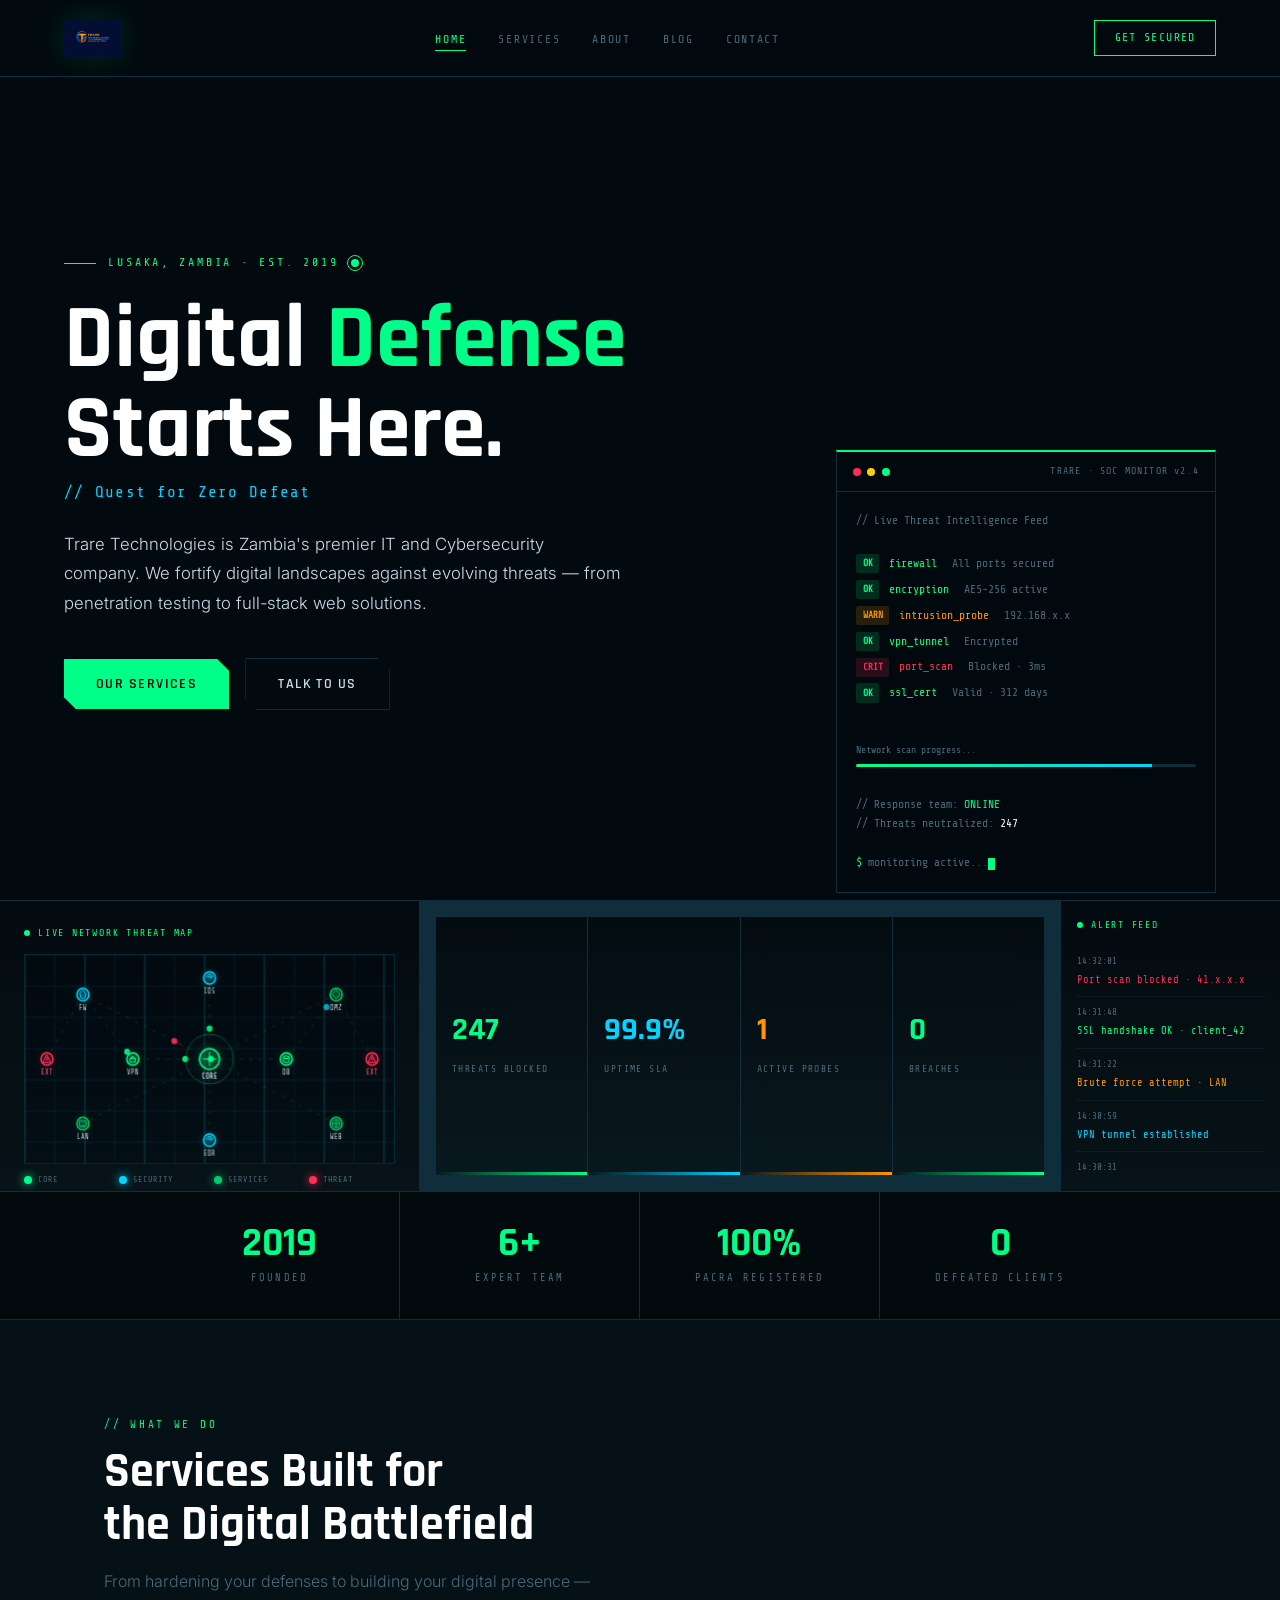
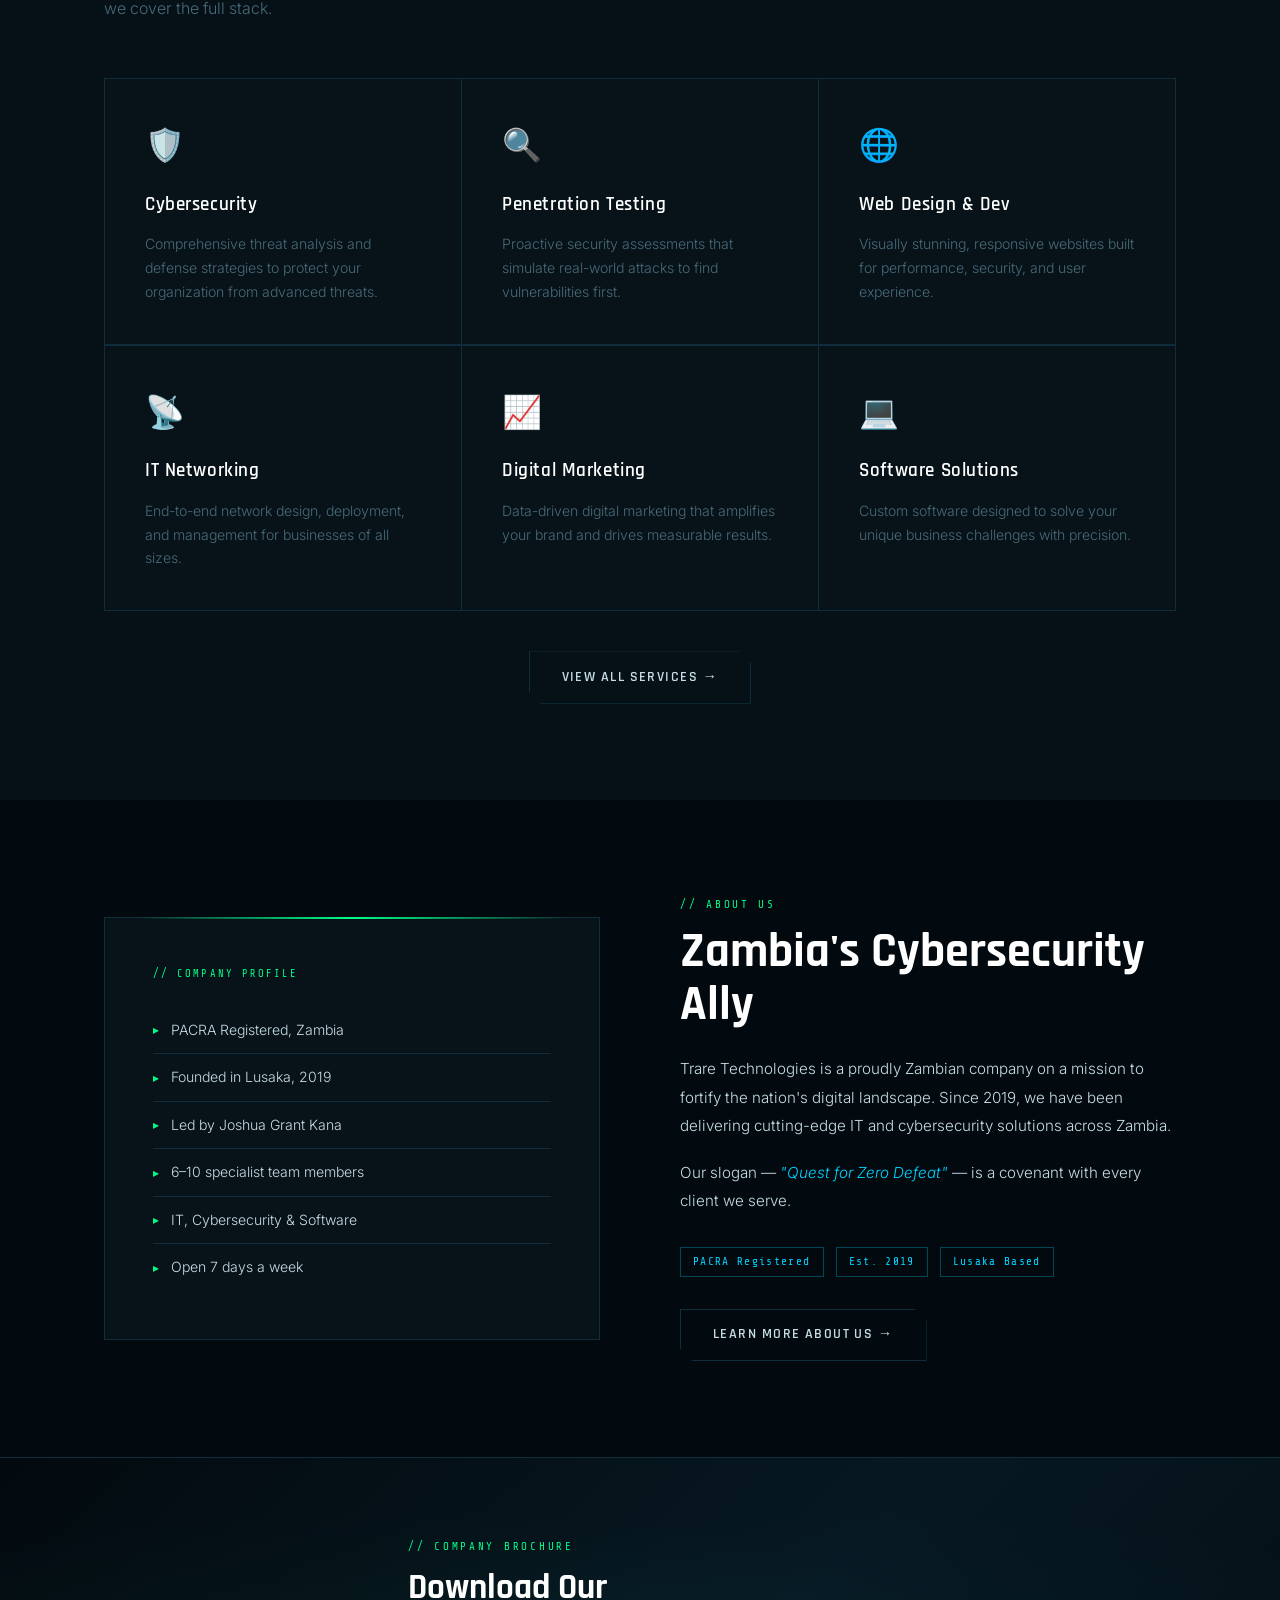
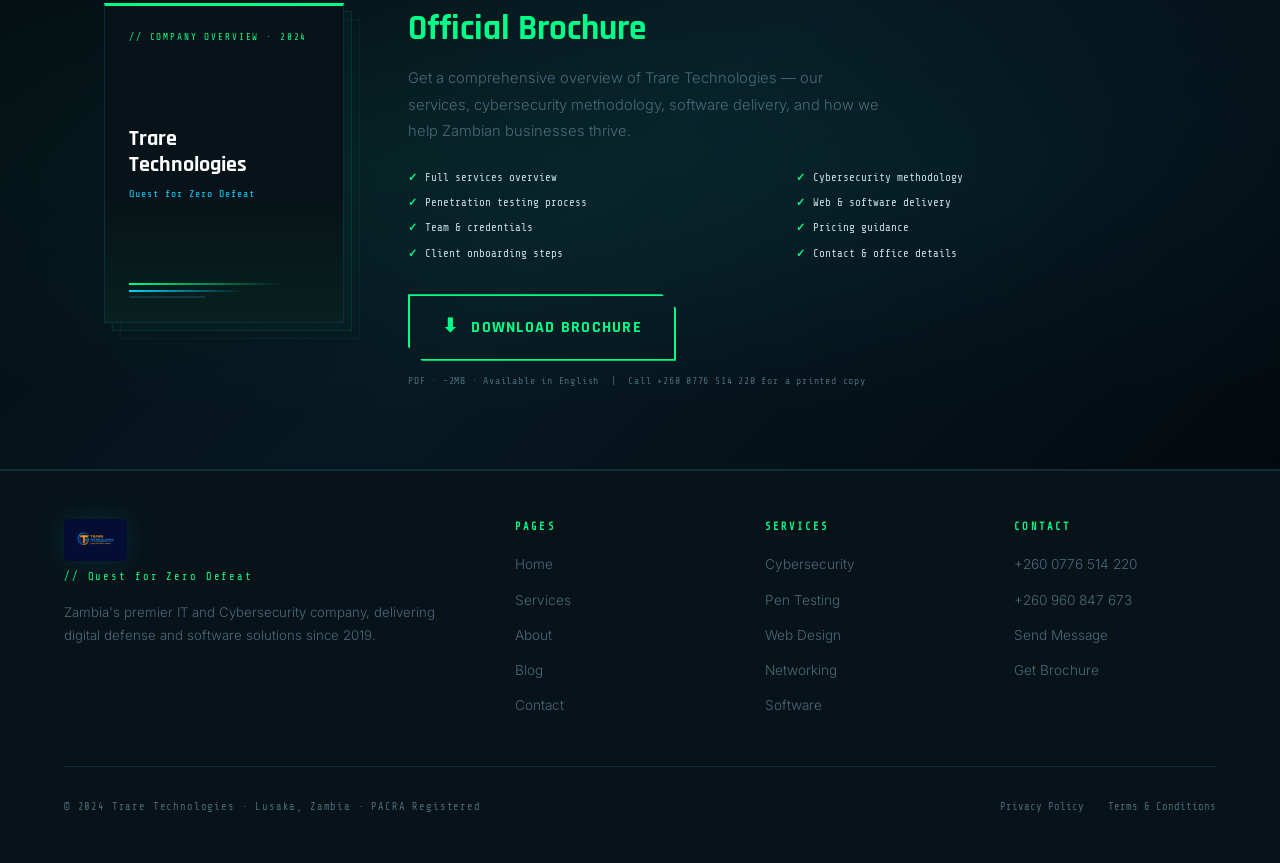
==== commit 5a496457: "initial commit" ====
--- a/index.html
+++ b/index.html
@@ -55,22 +55,30 @@
 @keyframes scan-anim{0%{width:0%}100%{width:87%}}
 /* SOC STRIP */
 .soc-strip{position:relative;z-index:1;background:var(--surface);border-top:1px solid var(--border);border-bottom:1px solid var(--border);overflow:hidden}
-.soc-inner{display:flex}
-.threat-map-panel{flex:0 0 420px;border-right:1px solid var(--border);padding:1.5rem}
+.soc-inner{display:flex;align-items:stretch;height:290px}
+.threat-map-panel{flex:0 0 420px;border-right:1px solid var(--border);padding:1.5rem;background:linear-gradient(180deg,rgba(3,10,15,.95) 0%,rgba(7,19,24,.82) 100%)}
 .panel-label{font-family:var(--mono);font-size:.62rem;letter-spacing:.18em;color:var(--green);text-transform:uppercase;margin-bottom:.8rem;display:flex;align-items:center;gap:.5rem}
 .panel-label::before{content:'';width:6px;height:6px;border-radius:50%;background:var(--green);animation:pulse-ring 2s infinite}
-.metrics-panel{flex:1;padding:1.5rem 2rem;display:grid;grid-template-columns:repeat(4,1fr);gap:1px;background:var(--border)}
-.metric-cell{background:var(--surface);padding:1.2rem 1rem;position:relative;overflow:hidden}
+.metrics-panel{flex:1;padding:1rem;display:grid;grid-template-columns:repeat(4,minmax(140px,1fr));gap:1px;background:var(--border)}
+.metric-cell{background:linear-gradient(180deg,rgba(3,10,15,.95) 0%,rgba(7,19,24,.82) 100%);padding:1.2rem 1rem;position:relative;overflow:hidden;display:flex;flex-direction:column;justify-content:center;gap:.7rem}
 .metric-val{font-family:var(--display);font-size:2rem;font-weight:700;line-height:1;transition:color .5s}
 .metric-val.green{color:var(--green)}.metric-val.cyan{color:var(--cyan)}.metric-val.red{color:var(--red)}.metric-val.orange{color:var(--orange)}
 .metric-key{font-family:var(--mono);font-size:.6rem;letter-spacing:.15em;color:var(--text-dim);text-transform:uppercase;margin-top:.3rem}
 .metric-spark{position:absolute;bottom:0;left:0;right:0;height:3px}
 .spark-green{background:linear-gradient(90deg,transparent,var(--green))}.spark-cyan{background:linear-gradient(90deg,transparent,var(--cyan))}.spark-orange{background:linear-gradient(90deg,transparent,var(--orange))}
-.alert-ticker{flex:0 0 220px;border-left:1px solid var(--border);padding:1.5rem 1.2rem;overflow:hidden}
-.ticker-stream{animation:ticker-scroll 20s linear infinite}
+.alert-ticker{flex:0 0 220px;border-left:1px solid var(--border);padding:1rem 1rem 1.2rem;overflow:hidden;background:linear-gradient(180deg,rgba(3,10,15,.95) 0%,rgba(7,19,24,.82) 100%);display:flex;flex-direction:column}
+.ticker-stream{flex:1;animation:ticker-scroll 20s linear infinite;overflow:hidden}
 @keyframes ticker-scroll{0%{transform:translateY(0)}100%{transform:translateY(-50%)}}
 .ticker-item{display:flex;flex-direction:column;gap:.2rem;padding:.5rem 0;border-bottom:1px solid rgba(15,45,58,.5)}
 .ticker-time{font-family:var(--mono);font-size:.58rem;color:var(--text-dim)}.ticker-msg{font-family:var(--mono);font-size:.65rem}
+#threat-canvas{display:block;width:100%;height:210px;max-width:100%;border:1px solid rgba(0,212,255,.14);background:linear-gradient(180deg,rgba(2,10,16,.65) 0%,rgba(3,14,22,.4) 100%)}
+.map-legend{margin-top:.6rem;display:grid;grid-template-columns:repeat(4,minmax(0,1fr));gap:.35rem .6rem}
+.legend-item{font-family:var(--mono);font-size:.52rem;letter-spacing:.12em;color:var(--text-dim);text-transform:uppercase;display:flex;align-items:center;gap:.35rem;white-space:nowrap}
+.legend-dot{width:8px;height:8px;border-radius:50%;display:inline-block;box-shadow:0 0 10px currentColor}
+.legend-core{background:#00ff88;color:#00ff88}
+.legend-guard{background:#00d4ff;color:#00d4ff}
+.legend-service{background:#00cc6a;color:#00cc6a}
+.legend-threat{background:#ff2d55;color:#ff2d55}
 /* STATS BAND */
 .stats-band{position:relative;z-index:1;border-bottom:1px solid var(--border);background:rgba(3,10,15,.7);display:flex;justify-content:center}
 .stat{flex:1;max-width:240px;padding:2rem 2.5rem;text-align:center;border-right:1px solid var(--border)}.stat:last-child{border-right:none}
@@ -157,15 +165,16 @@
 @media(max-width:1000px){
   .hero-terminal{display:none}.about-grid{grid-template-columns:1fr;gap:2.5rem}
   nav{padding:1rem 1.5rem}.nav-links{display:none}.section-inner{padding:4rem 1.5rem}.hero{padding:7rem 1.5rem 3rem}
-  footer{padding:2rem 1.5rem}.soc-inner{flex-direction:column}.threat-map-panel{flex:unset;border-right:none;border-bottom:1px solid var(--border)}.metrics-panel{grid-template-columns:repeat(2,1fr)}.alert-ticker{border-left:none;border-top:1px solid var(--border);flex:unset}.brochure-inner{flex-direction:column;padding:3rem 1.5rem}.brochure-preview{flex:unset;width:180px}.brochure-includes{grid-template-columns:1fr}.footer-grid{grid-template-columns:1fr 1fr}
+  footer{padding:2rem 1.5rem}.soc-inner{flex-direction:column;height:auto}.threat-map-panel{flex:unset;border-right:none;border-bottom:1px solid var(--border)}.map-legend{grid-template-columns:repeat(2,minmax(0,1fr))}.metrics-panel{grid-template-columns:repeat(2,1fr)}.metric-cell{min-height:115px}.alert-ticker{border-left:none;border-top:1px solid var(--border);flex:unset;max-height:250px}.brochure-inner{flex-direction:column;padding:3rem 1.5rem}.brochure-preview{flex:unset;width:180px}.brochure-includes{grid-template-columns:1fr}.footer-grid{grid-template-columns:1fr 1fr}
 }
 @media(max-width:600px){.stats-band{flex-wrap:wrap}.stat{min-width:50%;border-bottom:1px solid var(--border)}.metrics-panel{grid-template-columns:1fr 1fr}.footer-grid{grid-template-columns:1fr}}
 </style>
+<link rel="stylesheet" href="assets/css/shared.css"/>
 </head>
 <body>
-<canvas id="node-canvas"></canvas>
+<canvas id="node-canvas" data-nodes="60" data-threat-rate="0.07" data-link-distance="180" data-link-alpha="0.22" data-link-color="#00ff88" data-link-threat-color="#ff2d55"></canvas>
 <nav>
-  <a class="nav-logo" href="index.html">TRARE<span>.</span>TECH</a>
+  <a class="nav-logo" href="index.html"><img class="site-logo site-logo-nav" src="assets/img/logo.jpeg" alt="Trare Technologies logo"/><span class="sr-only">Trare Technologies</span></a>
   <ul class="nav-links">
     <li><a href="index.html" class="active">Home</a></li>
     <li><a href="services.html">Services</a></li>
@@ -215,6 +224,12 @@
     <div class="threat-map-panel">
       <div class="panel-label">Live Network Threat Map</div>
       <canvas id="threat-canvas" width="370" height="200"></canvas>
+      <div class="map-legend">
+        <span class="legend-item"><span class="legend-dot legend-core"></span>Core</span>
+        <span class="legend-item"><span class="legend-dot legend-guard"></span>Security</span>
+        <span class="legend-item"><span class="legend-dot legend-service"></span>Services</span>
+        <span class="legend-item"><span class="legend-dot legend-threat"></span>Threat</span>
+      </div>
     </div>
     <div class="metrics-panel">
       <div class="metric-cell"><div class="metric-val green" id="m1">247</div><div class="metric-key">Threats Blocked</div><div class="metric-spark spark-green"></div></div>
@@ -325,7 +340,7 @@
 <footer>
   <div class="footer-grid">
     <div class="footer-brand-col">
-      <div class="footer-logo">TRARE<span>.</span>TECHNOLOGIES</div>
+      <div class="footer-logo"><img class="site-logo site-logo-footer" src="assets/img/logo.jpeg" alt="Trare Technologies logo"/><span class="sr-only">Trare Technologies</span></div>
       <div class="footer-slogan">// Quest for Zero Defeat</div>
       <p>Zambia's premier IT and Cybersecurity company, delivering digital defense and software solutions since 2019.</p>
     </div>
@@ -362,58 +377,14 @@
   <div class="footer-bottom">
     <div class="footer-copy">© 2024 Trare Technologies · Lusaka, Zambia · PACRA Registered</div>
     <div class="footer-legal">
-      <a href="privacy-policy.html">Privacy Policy</a>
+      <a href="privacy.html">Privacy Policy</a>
       <a href="terms.html">Terms & Conditions</a>
     </div>
   </div>
 </footer>
 
-<script>
-// NODE NETWORK
-(function(){
-  const canvas=document.getElementById('node-canvas'),ctx=canvas.getContext('2d');
-  let W,H,nodes=[];
-  function resize(){W=canvas.width=window.innerWidth;H=canvas.height=window.innerHeight}
-  resize();window.addEventListener('resize',resize);
-  const COLORS=['#00ff88','#00d4ff','#00ff88','#00cc6a','#00d4ff'];
-  class Node{
-    constructor(){this.init();this.y=Math.random()*H}
-    init(){this.x=Math.random()*W;this.y=Math.random()*H;this.vx=(Math.random()-.5)*.55;this.vy=(Math.random()-.5)*.55;this.r=Math.random()*2+1;this.isThreat=Math.random()<.07;this.color=this.isThreat?'#ff2d55':COLORS[Math.floor(Math.random()*COLORS.length)];this.alpha=Math.random()*.45+.2;this.pulse=Math.random()*Math.PI*2;this.ps=.018+Math.random()*.018}
-    update(){this.x+=this.vx;this.y+=this.vy;this.pulse+=this.ps;if(this.x<-60)this.x=W+60;if(this.x>W+60)this.x=-60;if(this.y<-60)this.y=H+60;if(this.y>H+60)this.y=-60}
-    draw(){const a=this.alpha*(0.65+0.35*Math.sin(this.pulse));ctx.save();ctx.globalAlpha=a;ctx.strokeStyle=this.color;ctx.lineWidth=.5;ctx.beginPath();ctx.arc(this.x,this.y,this.r*2.8,0,Math.PI*2);ctx.stroke();ctx.fillStyle=this.color;ctx.beginPath();ctx.arc(this.x,this.y,this.r,0,Math.PI*2);ctx.fill();const g=ctx.createRadialGradient(this.x,this.y,0,this.x,this.y,this.r*6);g.addColorStop(0,this.color+'2a');g.addColorStop(1,'transparent');ctx.beginPath();ctx.arc(this.x,this.y,this.r*6,0,Math.PI*2);ctx.fillStyle=g;ctx.fill();ctx.restore()}
-  }
-  for(let i=0;i<60;i++)nodes.push(new Node());
-  function loop(){ctx.clearRect(0,0,W,H);for(let i=0;i<nodes.length;i++)for(let j=i+1;j<nodes.length;j++){const dx=nodes[i].x-nodes[j].x,dy=nodes[i].y-nodes[j].y,d=Math.sqrt(dx*dx+dy*dy);if(d<180){ctx.save();ctx.globalAlpha=(1-d/180)*.22;ctx.strokeStyle=(nodes[i].isThreat||nodes[j].isThreat)?'#ff2d55':'#00ff88';ctx.lineWidth=.7;ctx.beginPath();ctx.moveTo(nodes[i].x,nodes[i].y);ctx.lineTo(nodes[j].x,nodes[j].y);ctx.stroke();ctx.restore()}}nodes.forEach(n=>{n.update();n.draw()});requestAnimationFrame(loop)}
-  loop();
-})();
-// THREAT MAP
-(function(){
-  const canvas=document.getElementById('threat-canvas');if(!canvas)return;
-  const ctx=canvas.getContext('2d'),W=canvas.width,H=canvas.height;
-  const nodes=[{x:185,y:100,label:'CORE',type:'core'},{x:58,y:38,label:'FW',type:'fw'},{x:312,y:38,label:'DMZ',type:'dmz'},{x:58,y:162,label:'LAN',type:'lan'},{x:312,y:162,label:'WEB',type:'web'},{x:185,y:22,label:'IDS',type:'ids'},{x:108,y:100,label:'VPN',type:'vpn'},{x:262,y:100,label:'DB',type:'db'},{x:22,y:100,label:'EXT',type:'threat'},{x:348,y:100,label:'EXT',type:'threat'},{x:185,y:178,label:'EDR',type:'ids'}];
-  const edges=[[0,1],[0,2],[0,3],[0,4],[0,5],[0,6],[0,7],[0,10],[1,8],[2,9],[6,1],[7,2]];
-  const packets=[];
-  function spawn(){const e=edges[Math.floor(Math.random()*edges.length)],t=Math.random()<.2;packets.push({from:e[0],to:e[1],t:0,speed:.009+Math.random()*.012,color:t?'#ff2d55':(Math.random()<.5?'#00ff88':'#00d4ff'),blocked:t&&Math.random()<.65})}
-  setInterval(spawn,500);
-  let frame=0;
-  function draw(){
-    ctx.clearRect(0,0,W,H);
-    ctx.save();ctx.strokeStyle='rgba(15,45,58,.7)';ctx.lineWidth=1;for(let x=0;x<W;x+=30){ctx.beginPath();ctx.moveTo(x,0);ctx.lineTo(x,H);ctx.stroke()}for(let y=0;y<H;y+=30){ctx.beginPath();ctx.moveTo(0,y);ctx.lineTo(W,y);ctx.stroke()}ctx.restore();
-    edges.forEach(([a,b])=>{const na=nodes[a],nb=nodes[b];ctx.save();ctx.strokeStyle='rgba(0,255,136,.1)';ctx.lineWidth=1;ctx.setLineDash([4,8]);ctx.beginPath();ctx.moveTo(na.x,na.y);ctx.lineTo(nb.x,nb.y);ctx.stroke();ctx.restore()});
-    for(let i=packets.length-1;i>=0;i--){const p=packets[i];p.t+=p.speed;if(p.t>=1){packets.splice(i,1);continue}const na=nodes[p.from],nb=nodes[p.to],st=p.blocked?.55:1,t2=Math.min(p.t,st),x=na.x+(nb.x-na.x)*t2,y=na.y+(nb.y-na.y)*t2;if(p.blocked&&p.t>=.55){ctx.save();ctx.strokeStyle='#ff2d55';ctx.lineWidth=1.5;const s=4;ctx.beginPath();ctx.moveTo(x-s,y-s);ctx.lineTo(x+s,y+s);ctx.stroke();ctx.beginPath();ctx.moveTo(x+s,y-s);ctx.lineTo(x-s,y+s);ctx.stroke();ctx.restore();continue}ctx.save();ctx.globalAlpha=1-p.t*.3;ctx.fillStyle=p.color;ctx.beginPath();ctx.arc(x,y,3,0,Math.PI*2);ctx.fill();const pt=Math.max(0,t2-.1),tx=na.x+(nb.x-na.x)*pt,ty=na.y+(nb.y-na.y)*pt,g=ctx.createLinearGradient(tx,ty,x,y);g.addColorStop(0,'transparent');g.addColorStop(1,p.color+'99');ctx.strokeStyle=g;ctx.lineWidth=1.5;ctx.beginPath();ctx.moveTo(tx,ty);ctx.lineTo(x,y);ctx.stroke();ctx.restore()}
-    nodes.forEach(n=>{const ic=n.type==='core',it=n.type==='threat',col=it?'#ff2d55':(n.type==='fw'||n.type==='ids')?'#00d4ff':'#00ff88',r=ic?10:6;if(ic){ctx.save();ctx.strokeStyle=col;ctx.lineWidth=1;ctx.globalAlpha=.18+.12*Math.sin(frame*.04);ctx.beginPath();ctx.arc(n.x,n.y,r+10+4*Math.sin(frame*.04),0,Math.PI*2);ctx.stroke();ctx.restore()}ctx.save();const g=ctx.createRadialGradient(n.x,n.y,0,n.x,n.y,r*2.5);g.addColorStop(0,col+'44');g.addColorStop(1,'transparent');ctx.fillStyle=g;ctx.beginPath();ctx.arc(n.x,n.y,r*2.5,0,Math.PI*2);ctx.fill();ctx.fillStyle=col+'22';ctx.strokeStyle=col;ctx.lineWidth=1.5;ctx.beginPath();ctx.arc(n.x,n.y,r,0,Math.PI*2);ctx.fill();ctx.stroke();ctx.fillStyle='#c8dde6';ctx.font=`${ic?'700':'400'} 7px Share Tech Mono`;ctx.textAlign='center';ctx.fillText(n.label,n.x,n.y+r+9);ctx.restore()});
-    frame++;requestAnimationFrame(draw)
-  }
-  draw();
-})();
-// LIVE METRICS
-let threats=247;
-setInterval(()=>{if(Math.random()<.3){threats++;const el=document.getElementById('m1');if(el){el.textContent=threats;el.style.color='#fff';setTimeout(()=>{el.style.color='var(--green)'},300)}const tc=document.getElementById('threat-count');if(tc)tc.textContent=threats}document.getElementById('m3')&&(document.getElementById('m3').textContent=Math.floor(Math.random()*5+1))},2800);
-// TICKER
-(function(){const alerts=[{time:'14:32:01',msg:'Port scan blocked · 41.x.x.x',col:'#ff2d55'},{time:'14:31:48',msg:'SSL handshake OK · client_42',col:'#00ff88'},{time:'14:31:22',msg:'Brute force attempt · LAN',col:'#ff9500'},{time:'14:30:59',msg:'VPN tunnel established',col:'#00d4ff'},{time:'14:30:31',msg:'Malware signature detected',col:'#ff2d55'},{time:'14:29:44',msg:'Patch applied · CVE-2024-xx',col:'#00ff88'},{time:'14:28:17',msg:'SQL injection blocked',col:'#ff2d55'},{time:'14:27:50',msg:'Backup completed · 4.2GB',col:'#00ff88'},{time:'14:27:03',msg:'Anomaly detected · DB svr',col:'#ff9500'},{time:'14:26:41',msg:'Firewall rule updated',col:'#00d4ff'}];const el=document.getElementById('ticker-stream');let html='';[...alerts,...alerts].forEach(a=>{html+=`<div class="ticker-item"><span class="ticker-time">${a.time}</span><span class="ticker-msg" style="color:${a.col}">${a.msg}</span></div>`});el.innerHTML=html})();
-// SCROLL FADE
-const io=new IntersectionObserver(e=>e.forEach(x=>{if(x.isIntersecting){x.target.classList.add('visible');io.unobserve(x.target)}}),{threshold:.12});
-document.querySelectorAll('.fade-up').forEach(el=>io.observe(el));
-</script>
+<script src="assets/js/site.js" defer></script>
+<script src="assets/js/index-home.js" defer></script>
 </body>
-</html>+</html>
+
--- a/assets/css/shared.css
+++ b/assets/css/shared.css
@@ -0,0 +1,514 @@
+:root {
+  --bg: #030a0f;
+  --surface: #071318;
+  --surface2: #0c1e27;
+  --green: #00ff88;
+  --green-dim: #00cc6a;
+  --cyan: #00d4ff;
+  --red: #ff2d55;
+  --orange: #ff9500;
+  --text: #c8dde6;
+  --text-dim: #4a6a7a;
+  --border: #0f2d3a;
+  --mono: 'Share Tech Mono', monospace;
+  --display: 'Rajdhani', sans-serif;
+  --body: 'Inter', sans-serif;
+}
+
+*,
+*::before,
+*::after {
+  box-sizing: border-box;
+}
+
+html {
+  scroll-behavior: smooth;
+}
+
+body {
+  margin: 0;
+  background: var(--bg);
+  color: var(--text);
+  font-family: var(--body);
+  font-weight: 300;
+  line-height: 1.6;
+  -webkit-text-size-adjust: 100%;
+  text-size-adjust: 100%;
+  overflow-x: hidden;
+}
+
+#node-canvas {
+  position: fixed;
+  top: 0;
+  left: 0;
+  width: 100%;
+  height: 100%;
+  z-index: 0;
+  pointer-events: none;
+}
+
+nav {
+  position: fixed;
+  top: 0;
+  left: 0;
+  right: 0;
+  z-index: 100;
+  display: flex;
+  align-items: center;
+  justify-content: space-between;
+  padding: 1.2rem 4rem;
+  background: rgba(3, 10, 15, 0.92);
+  -webkit-backdrop-filter: blur(16px);
+  backdrop-filter: blur(16px);
+  border-bottom: 1px solid var(--border);
+}
+
+.nav-logo {
+  display: inline-flex;
+  align-items: center;
+  font-family: var(--display);
+  font-weight: 700;
+  font-size: 1.5rem;
+  letter-spacing: 0.1em;
+  color: #fff;
+  text-decoration: none;
+}
+
+.nav-logo span {
+  color: var(--green);
+}
+
+.site-logo {
+  display: block;
+  width: auto;
+  max-width: 100%;
+  object-fit: contain;
+}
+
+.site-logo-nav {
+  height: 38px;
+  filter: drop-shadow(0 0 16px rgba(0, 255, 136, 0.14));
+}
+
+.nav-links {
+  display: flex;
+  gap: 2rem;
+  list-style: none;
+  margin: 0;
+  padding: 0;
+}
+
+.nav-links a {
+  font-family: var(--mono);
+  font-size: 0.72rem;
+  letter-spacing: 0.15em;
+  color: var(--text-dim);
+  text-decoration: none;
+  text-transform: uppercase;
+  transition: color 0.2s;
+  padding: 0.25rem 0;
+  border-bottom: 1px solid transparent;
+}
+
+.nav-links a:hover,
+.nav-links a.active {
+  color: var(--green);
+  border-bottom-color: var(--green);
+}
+
+.nav-cta {
+  font-family: var(--mono);
+  font-size: 0.72rem;
+  letter-spacing: 0.12em;
+  text-transform: uppercase;
+  color: var(--green);
+  border: 1px solid var(--green);
+  padding: 0.5rem 1.2rem;
+  text-decoration: none;
+  transition: background 0.2s, color 0.2s;
+}
+
+.nav-cta:hover {
+  background: var(--green);
+  color: #000;
+}
+
+.nav-toggle {
+  display: none;
+  width: 2.8rem;
+  height: 2.4rem;
+  border: 1px solid var(--border);
+  background: rgba(3, 10, 15, 0.8);
+  color: var(--text);
+  border-radius: 0.25rem;
+  align-items: center;
+  justify-content: center;
+  flex-direction: column;
+  gap: 0.28rem;
+  cursor: pointer;
+  padding: 0;
+}
+
+.nav-toggle span {
+  width: 1.2rem;
+  height: 2px;
+  background: var(--green);
+  transition: transform 0.2s ease, opacity 0.2s ease;
+}
+
+.nav-toggle[aria-expanded='true'] span:nth-child(1) {
+  transform: translateY(0.38rem) rotate(45deg);
+}
+
+.nav-toggle[aria-expanded='true'] span:nth-child(2) {
+  opacity: 0;
+}
+
+.nav-toggle[aria-expanded='true'] span:nth-child(3) {
+  transform: translateY(-0.38rem) rotate(-45deg);
+}
+
+.mobile-nav-backdrop {
+  position: fixed;
+  inset: 0;
+  z-index: 160;
+  border: 0;
+  background: rgba(1, 6, 10, 0.74);
+  backdrop-filter: blur(3px);
+}
+
+.mobile-nav-panel {
+  position: fixed;
+  top: 0;
+  right: 0;
+  bottom: 0;
+  width: min(22rem, 86vw);
+  z-index: 170;
+  background: linear-gradient(180deg, #051019 0%, #071821 100%);
+  border-left: 1px solid var(--border);
+  padding: 5.5rem 1.4rem 2rem;
+  display: flex;
+  flex-direction: column;
+  gap: 1.5rem;
+  box-shadow: -24px 0 50px rgba(0, 0, 0, 0.45);
+  transform: translateX(0);
+}
+
+.mobile-nav-close {
+  position: absolute;
+  top: 0.9rem;
+  right: 0.9rem;
+  width: 2.2rem;
+  height: 2.2rem;
+  border: 1px solid var(--border);
+  background: rgba(3, 10, 15, 0.8);
+  color: var(--text);
+  font-size: 1.35rem;
+  line-height: 1;
+  display: inline-flex;
+  align-items: center;
+  justify-content: center;
+  cursor: pointer;
+}
+
+.mobile-nav-close:hover {
+  border-color: var(--green);
+  color: var(--green);
+}
+
+.mobile-nav-backdrop[hidden],
+.mobile-nav-panel[hidden] {
+  display: none !important;
+}
+
+.mobile-nav-title {
+  font-family: var(--mono);
+  font-size: 0.65rem;
+  letter-spacing: 0.2em;
+  color: var(--cyan);
+  text-transform: uppercase;
+}
+
+.mobile-nav-links {
+  list-style: none;
+  margin: 0;
+  padding: 0;
+  display: flex;
+  flex-direction: column;
+  gap: 0.7rem;
+}
+
+.mobile-nav-links a {
+  display: block;
+  padding: 0.8rem 0.9rem;
+  border: 1px solid var(--border);
+  font-family: var(--mono);
+  font-size: 0.72rem;
+  letter-spacing: 0.13em;
+  color: var(--text);
+  text-decoration: none;
+  text-transform: uppercase;
+  background: rgba(7, 19, 24, 0.7);
+}
+
+.mobile-nav-links a.active,
+.mobile-nav-links a:hover {
+  border-color: var(--green);
+  color: var(--green);
+}
+
+.mobile-nav-cta {
+  margin-top: auto;
+  text-align: center;
+  font-family: var(--mono);
+  font-size: 0.72rem;
+  letter-spacing: 0.12em;
+  text-transform: uppercase;
+  color: var(--green);
+  border: 1px solid var(--green);
+  padding: 0.85rem 1.2rem;
+  text-decoration: none;
+}
+
+.mobile-nav-cta:hover {
+  background: var(--green);
+  color: #000;
+}
+
+body.nav-open {
+  overflow: hidden;
+}
+
+footer {
+  position: relative;
+  z-index: 1;
+  border-top: 1px solid var(--border);
+  background: var(--surface);
+  padding: 3rem 4rem;
+}
+
+.footer-grid {
+  display: grid;
+  grid-template-columns: 2fr 1fr 1fr 1fr;
+  gap: 3rem;
+  margin-bottom: 3rem;
+}
+
+.footer-logo {
+  display: inline-flex;
+  align-items: center;
+  font-family: var(--display);
+  font-size: 1.4rem;
+  font-weight: 700;
+  color: #fff;
+  margin-bottom: 0.5rem;
+}
+
+.footer-logo span {
+  color: var(--green);
+}
+
+.site-logo-footer {
+  height: 42px;
+  filter: drop-shadow(0 0 14px rgba(0, 212, 255, 0.12));
+}
+
+.footer-slogan {
+  font-family: var(--mono);
+  font-size: 0.65rem;
+  letter-spacing: 0.18em;
+  color: var(--green);
+  margin-bottom: 1rem;
+}
+
+.footer-brand-col p {
+  font-size: 0.83rem;
+  color: var(--text-dim);
+  line-height: 1.7;
+}
+
+.footer-col h4 {
+  font-family: var(--mono);
+  font-size: 0.65rem;
+  letter-spacing: 0.2em;
+  color: var(--green);
+  text-transform: uppercase;
+  margin-bottom: 1rem;
+}
+
+.footer-col ul {
+  list-style: none;
+  margin: 0;
+  padding: 0;
+  display: flex;
+  flex-direction: column;
+  gap: 0.6rem;
+}
+
+.footer-col ul a {
+  font-size: 0.85rem;
+  color: var(--text-dim);
+  text-decoration: none;
+  transition: color 0.2s;
+}
+
+.footer-col ul a:hover {
+  color: var(--green);
+}
+
+.footer-bottom {
+  border-top: 1px solid var(--border);
+  padding-top: 2rem;
+  display: flex;
+  align-items: center;
+  justify-content: space-between;
+  flex-wrap: wrap;
+  gap: 1rem;
+}
+
+.footer-copy {
+  font-family: var(--mono);
+  font-size: 0.65rem;
+  color: var(--text-dim);
+  letter-spacing: 0.08em;
+}
+
+.footer-legal {
+  display: flex;
+  gap: 1.5rem;
+}
+
+.footer-legal a {
+  font-family: var(--mono);
+  font-size: 0.65rem;
+  color: var(--text-dim);
+  text-decoration: none;
+  transition: color 0.2s;
+}
+
+.footer-legal a:hover {
+  color: var(--green);
+}
+
+.fade-up {
+  opacity: 0;
+  transform: translateY(28px);
+  transition: opacity 0.7s ease, transform 0.7s ease;
+}
+
+.fade-up.visible {
+  opacity: 1;
+  transform: translateY(0);
+}
+
+.sr-only {
+  position: absolute;
+  width: 1px;
+  height: 1px;
+  padding: 0;
+  margin: -1px;
+  overflow: hidden;
+  clip: rect(0, 0, 0, 0);
+  white-space: nowrap;
+  border: 0;
+}
+
+:focus-visible {
+  outline: 2px solid var(--cyan);
+  outline-offset: 2px;
+}
+
+.mobile-nav-panel a:focus-visible,
+.mobile-nav-close:focus-visible,
+.nav-toggle:focus-visible {
+  outline-color: var(--green);
+}
+
+.form-status,
+.nl-status,
+.blog-empty {
+  margin-top: 0.9rem;
+  min-height: 1.2em;
+  font-family: var(--mono);
+  font-size: 0.7rem;
+  letter-spacing: 0.08em;
+}
+
+.form-status.is-success,
+.nl-status.is-success {
+  color: var(--green);
+}
+
+.form-status.is-error,
+.nl-status.is-error,
+.blog-empty {
+  color: var(--red);
+}
+
+.blog-card[hidden] {
+  display: none !important;
+}
+
+@media (max-width: 1000px) {
+  nav {
+    padding: 1rem 1.5rem;
+  }
+
+  .site-logo-nav {
+    height: 32px;
+  }
+
+  body.nav-mobile-ready .nav-links,
+  body.nav-mobile-ready .nav-cta {
+    display: none;
+  }
+
+  body.nav-mobile-ready .nav-toggle {
+    display: inline-flex;
+  }
+
+  footer {
+    padding: 2rem 1.5rem;
+  }
+
+  .footer-grid {
+    grid-template-columns: 1fr 1fr;
+  }
+}
+
+@media (max-width: 600px) {
+  .footer-grid {
+    grid-template-columns: 1fr;
+  }
+}
+
+@media (prefers-contrast: more) {
+  :root {
+    --text: #f2fbff;
+    --text-dim: #c2d9e4;
+    --border: #235165;
+  }
+}
+
+@media (prefers-reduced-motion: reduce) {
+  html {
+    scroll-behavior: auto;
+  }
+
+  *,
+  *::before,
+  *::after {
+    animation-duration: 0.01ms !important;
+    animation-iteration-count: 1 !important;
+    transition-duration: 0.01ms !important;
+  }
+
+  #node-canvas {
+    display: none;
+  }
+
+  .ticker-stream {
+    animation: none !important;
+    transform: none !important;
+  }
+}
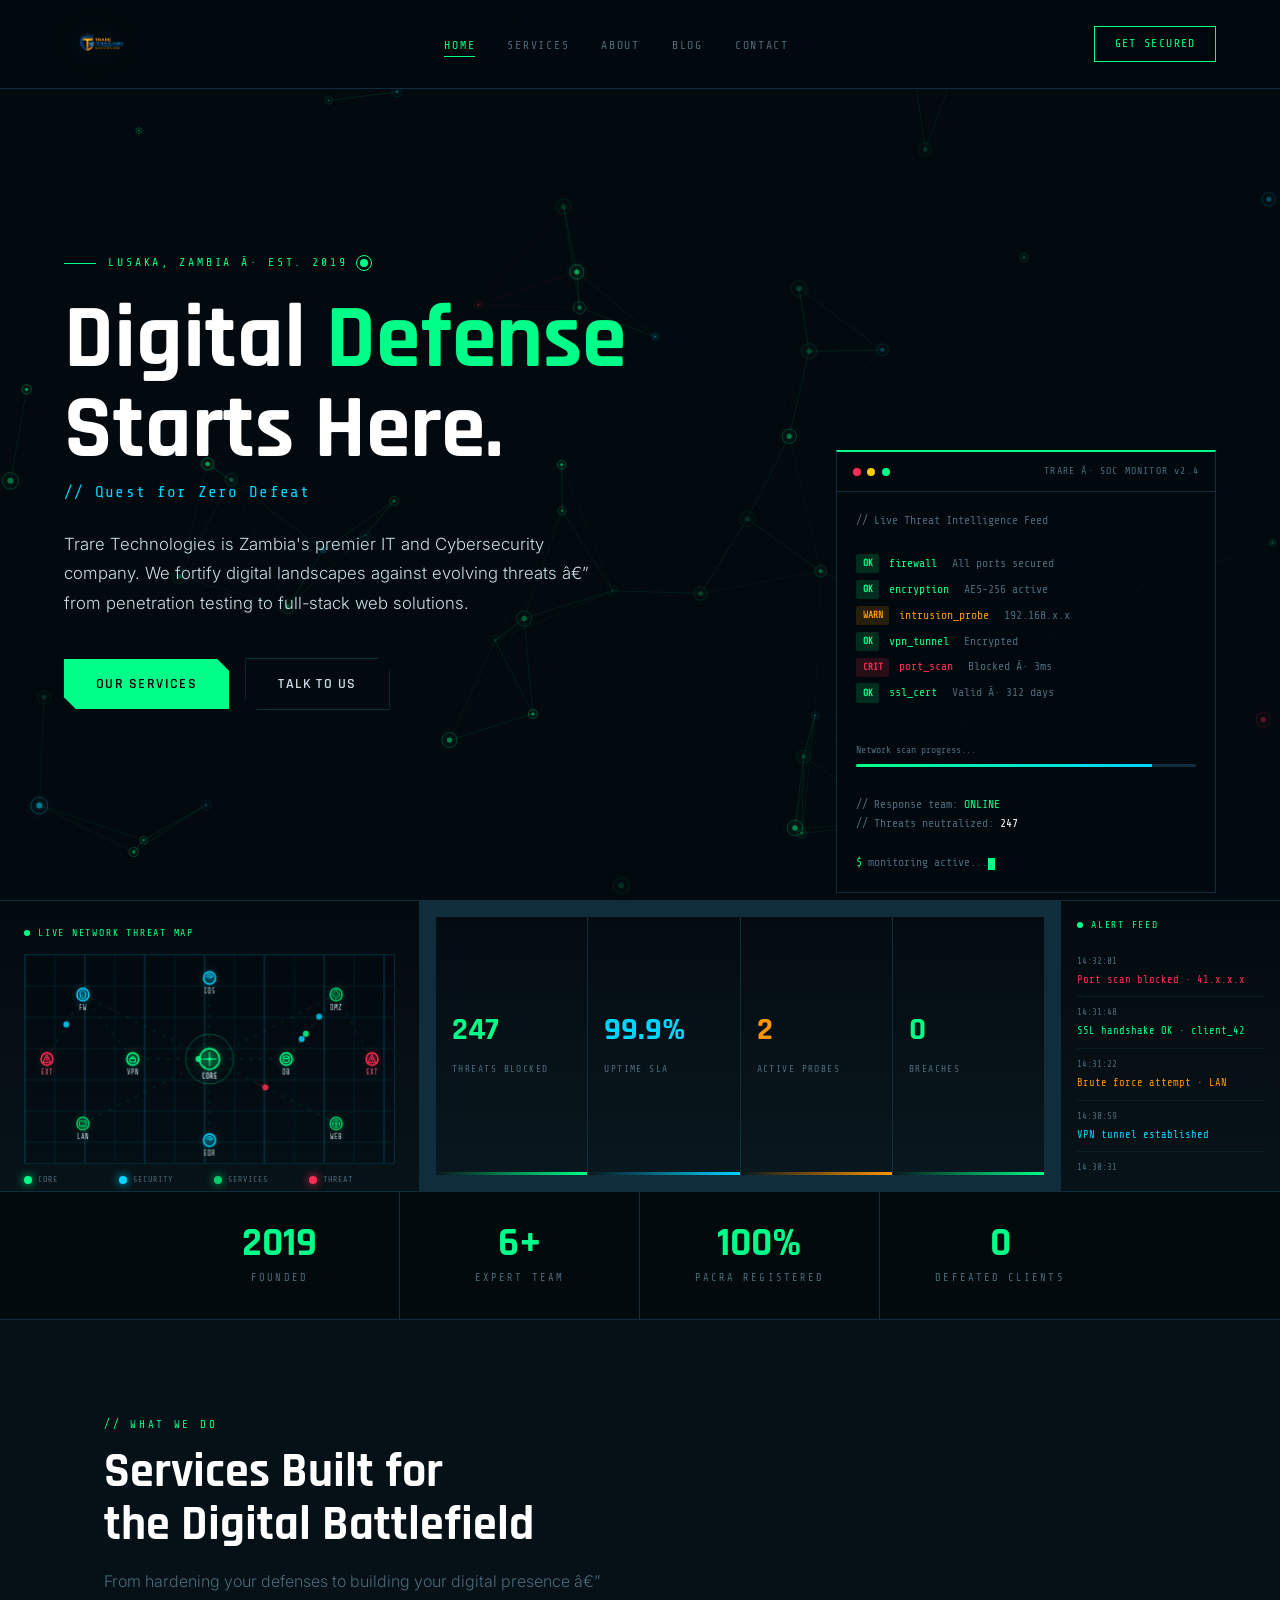
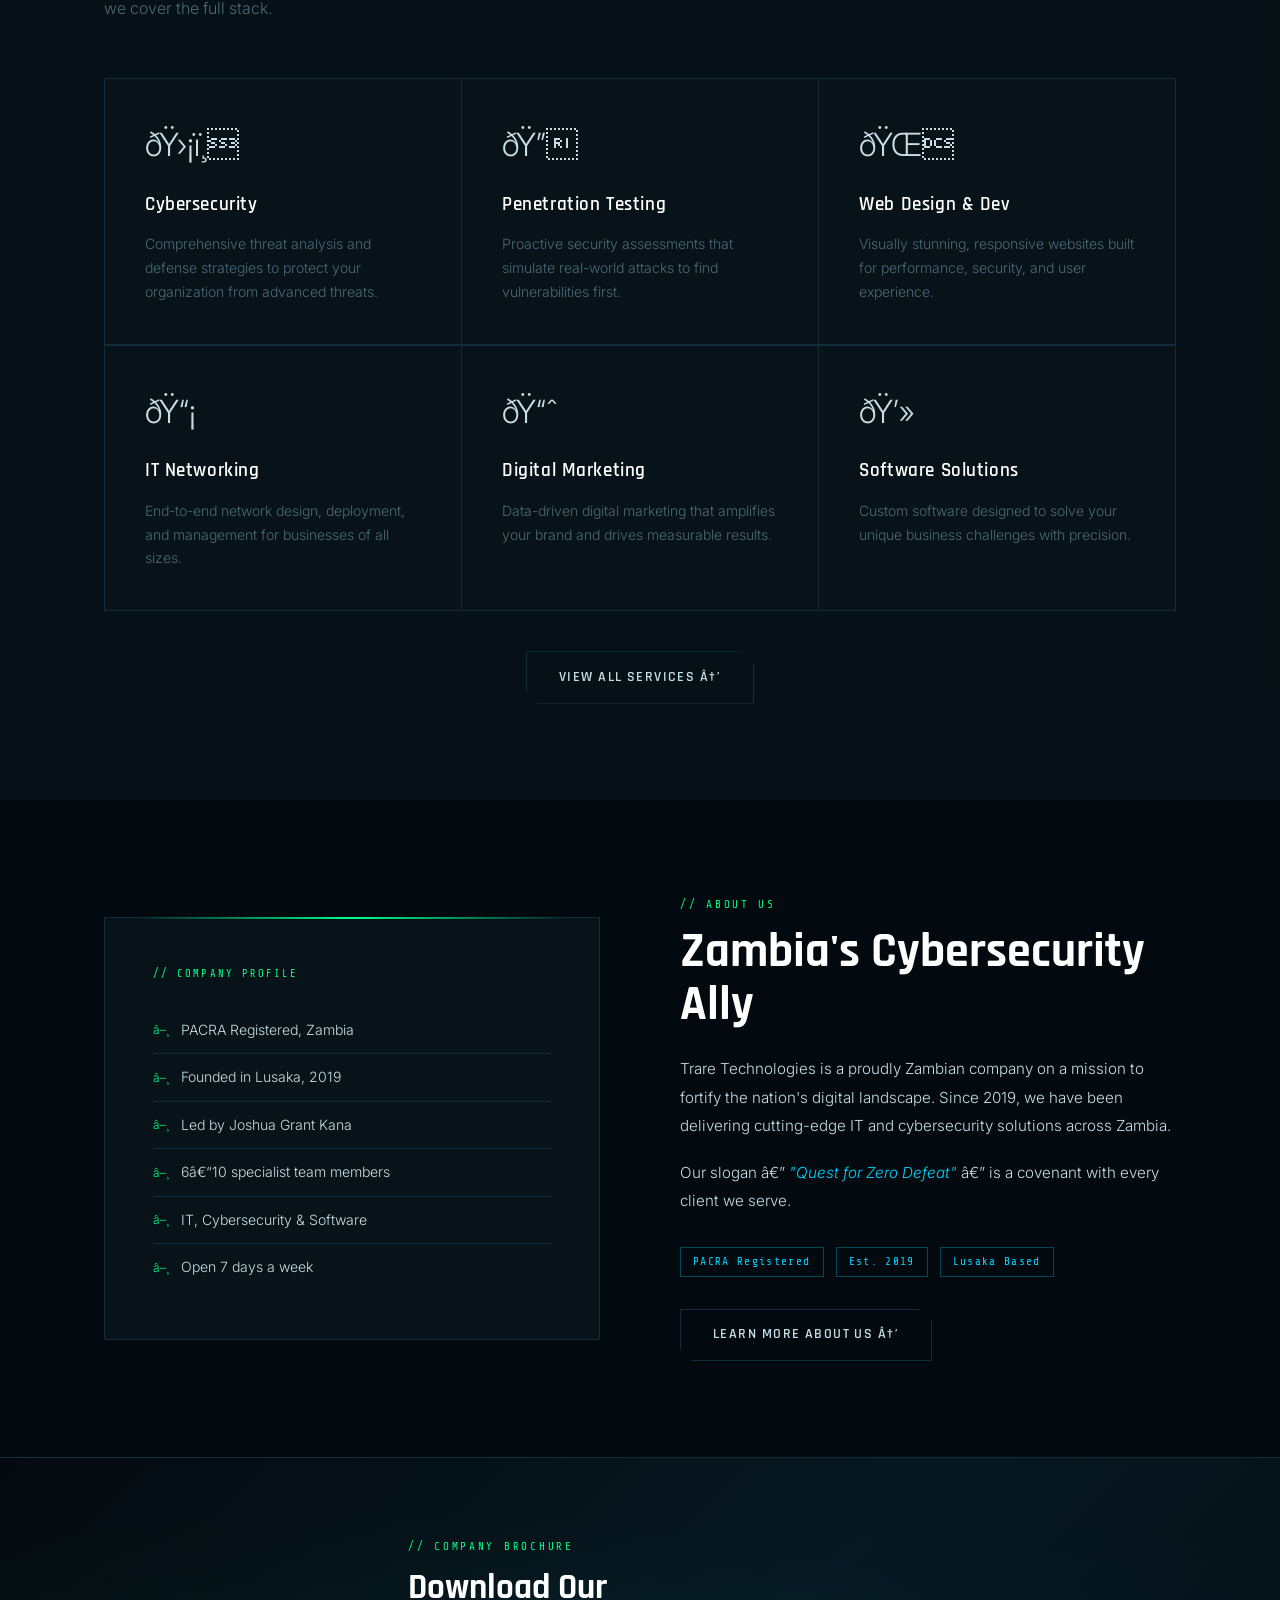
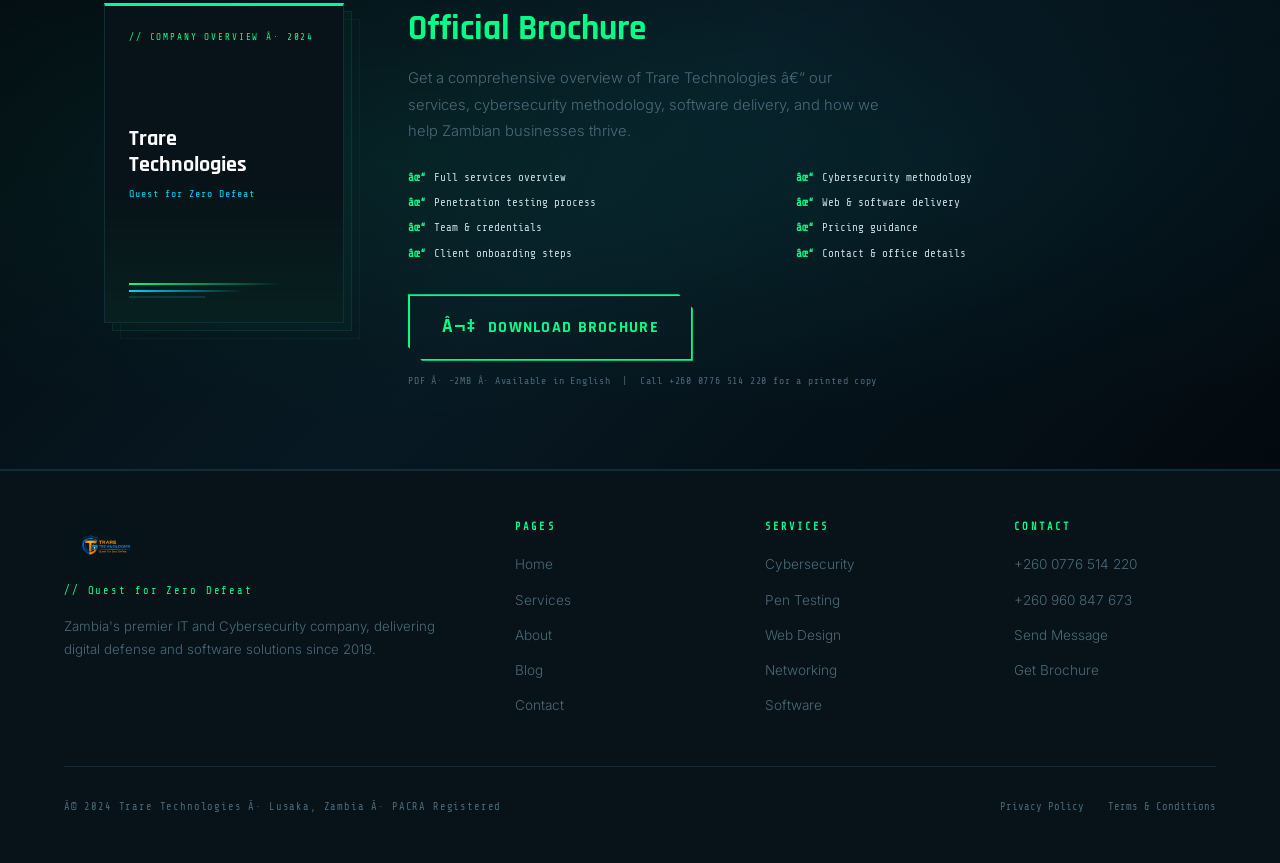
==== commit 960617c3: "initial commit" ====
--- a/index.html
+++ b/index.html
@@ -108,7 +108,7 @@
 .about-box-label{font-family:var(--mono);font-size:.65rem;letter-spacing:.2em;color:var(--green);text-transform:uppercase;margin-bottom:1.5rem}
 .about-list{list-style:none}
 .about-list li{font-size:.88rem;color:var(--text);padding:.75rem 0;border-bottom:1px solid var(--border);display:flex;align-items:center;gap:.75rem}
-.about-list li::before{content:'▸';color:var(--green);font-size:.75rem}
+.about-list li::before{content:'â–¸';color:var(--green);font-size:.75rem}
 .about-list li:last-child{border-bottom:none}
 .about-content p{font-size:.95rem;line-height:1.85;color:var(--text);margin-bottom:1.2rem}
 .about-badge{display:inline-block;font-family:var(--mono);font-size:.7rem;letter-spacing:.12em;color:var(--cyan);border:1px solid rgba(0,212,255,.3);padding:.3rem .75rem;margin-top:.5rem;margin-right:.5rem}
@@ -132,7 +132,7 @@
 .brochure-text p{font-size:.92rem;color:var(--text-dim);line-height:1.8;margin-bottom:1.5rem;max-width:480px}
 .brochure-includes{list-style:none;margin-bottom:2rem;display:grid;grid-template-columns:1fr 1fr;gap:.5rem}
 .brochure-includes li{font-family:var(--mono);font-size:.68rem;color:var(--text);display:flex;align-items:center;gap:.5rem}
-.brochure-includes li::before{content:'✓';color:var(--green);font-weight:bold}
+.brochure-includes li::before{content:'âœ“';color:var(--green);font-weight:bold}
 .btn-download{display:inline-flex;align-items:center;gap:.75rem;font-family:var(--display);font-weight:700;font-size:1rem;letter-spacing:.08em;text-transform:uppercase;background:transparent;color:var(--green);border:2px solid var(--green);padding:1rem 2rem;text-decoration:none;cursor:pointer;clip-path:polygon(0 0,calc(100% - 14px) 0,100% 14px,100% 100%,14px 100%,0 calc(100% - 14px));transition:background .25s,color .25s,box-shadow .25s}
 .btn-download:hover{background:var(--green);color:#000;box-shadow:0 0 40px rgba(0,255,136,.4)}
 .dl-icon{font-size:1.2rem;animation:bounce-dl 2s ease-in-out infinite}
@@ -174,7 +174,7 @@
 <body>
 <canvas id="node-canvas" data-nodes="60" data-threat-rate="0.07" data-link-distance="180" data-link-alpha="0.22" data-link-color="#00ff88" data-link-threat-color="#ff2d55"></canvas>
 <nav>
-  <a class="nav-logo" href="index.html"><img class="site-logo site-logo-nav" src="assets/img/logo.jpeg" alt="Trare Technologies logo"/><span class="sr-only">Trare Technologies</span></a>
+  <a class="nav-logo" href="index.html"><img class="site-logo site-logo-nav" src="assets/img/logo.png" alt="Trare Technologies logo"/><span class="sr-only">Trare Technologies</span></a>
   <ul class="nav-links">
     <li><a href="index.html" class="active">Home</a></li>
     <li><a href="services.html">Services</a></li>
@@ -188,10 +188,10 @@
 <!-- HERO -->
 <section class="hero">
   <div class="hero-content">
-    <div class="hero-label">Lusaka, Zambia · Est. 2019 <span class="pulse-dot"></span></div>
+    <div class="hero-label">Lusaka, Zambia Â· Est. 2019 <span class="pulse-dot"></span></div>
     <h1>Digital <span class="accent">Defense</span><br/>Starts Here.</h1>
     <div class="hero-slogan">// Quest for Zero Defeat</div>
-    <p>Trare Technologies is Zambia's premier IT and Cybersecurity company. We fortify digital landscapes against evolving threats — from penetration testing to full-stack web solutions.</p>
+    <p>Trare Technologies is Zambia's premier IT and Cybersecurity company. We fortify digital landscapes against evolving threats â€” from penetration testing to full-stack web solutions.</p>
     <div class="hero-actions">
       <a class="btn-primary" href="services.html">Our Services</a>
       <a class="btn-secondary" href="contact.html">Talk to Us</a>
@@ -200,7 +200,7 @@
   <div class="hero-terminal">
     <div class="terminal-header">
       <span class="dot dot-r"></span><span class="dot dot-y"></span><span class="dot dot-g"></span>
-      <span class="terminal-title">TRARE · SOC MONITOR v2.4</span>
+      <span class="terminal-title">TRARE Â· SOC MONITOR v2.4</span>
     </div>
     <div class="terminal-body">
       <div class="t-dim">// Live Threat Intelligence Feed</div><br/>
@@ -208,8 +208,8 @@
       <div class="threat-row"><span class="badge badge-ok">OK</span><span class="t-green">encryption</span><span class="t-dim">&nbsp;AES-256 active</span></div>
       <div class="threat-row"><span class="badge badge-warn">WARN</span><span class="t-orange">intrusion_probe</span><span class="t-dim">&nbsp;192.168.x.x</span></div>
       <div class="threat-row"><span class="badge badge-ok">OK</span><span class="t-green">vpn_tunnel</span><span class="t-dim">&nbsp;Encrypted</span></div>
-      <div class="threat-row"><span class="badge badge-crit">CRIT</span><span class="t-red">port_scan</span><span class="t-dim">&nbsp;Blocked · 3ms</span></div>
-      <div class="threat-row"><span class="badge badge-ok">OK</span><span class="t-green">ssl_cert</span><span class="t-dim">&nbsp;Valid · 312 days</span></div><br/>
+      <div class="threat-row"><span class="badge badge-crit">CRIT</span><span class="t-red">port_scan</span><span class="t-dim">&nbsp;Blocked Â· 3ms</span></div>
+      <div class="threat-row"><span class="badge badge-ok">OK</span><span class="t-green">ssl_cert</span><span class="t-dim">&nbsp;Valid Â· 312 days</span></div><br/>
       <div class="scan-bar-wrap"><div class="scan-label t-dim">Network scan progress...</div><div class="scan-bar"><div class="scan-fill"></div></div></div><br/>
       <div class="t-dim">// Response team: <span class="t-green">ONLINE</span></div>
       <div class="t-dim">// Threats neutralized: <span class="t-white" id="threat-count">247</span></div><br/>
@@ -258,18 +258,18 @@
     <div class="section-header fade-up">
       <div class="section-tag">// What We Do</div>
       <h2 class="section-title">Services Built for<br/>the Digital Battlefield</h2>
-      <p class="section-subtitle">From hardening your defenses to building your digital presence — we cover the full stack.</p>
+      <p class="section-subtitle">From hardening your defenses to building your digital presence â€” we cover the full stack.</p>
     </div>
     <div class="services-grid">
-      <div class="service-card fade-up"><span class="service-icon">🛡️</span><div class="service-name">Cybersecurity</div><div class="service-desc">Comprehensive threat analysis and defense strategies to protect your organization from advanced threats.</div></div>
-      <div class="service-card fade-up"><span class="service-icon">🔍</span><div class="service-name">Penetration Testing</div><div class="service-desc">Proactive security assessments that simulate real-world attacks to find vulnerabilities first.</div></div>
-      <div class="service-card fade-up"><span class="service-icon">🌐</span><div class="service-name">Web Design & Dev</div><div class="service-desc">Visually stunning, responsive websites built for performance, security, and user experience.</div></div>
-      <div class="service-card fade-up"><span class="service-icon">📡</span><div class="service-name">IT Networking</div><div class="service-desc">End-to-end network design, deployment, and management for businesses of all sizes.</div></div>
-      <div class="service-card fade-up"><span class="service-icon">📈</span><div class="service-name">Digital Marketing</div><div class="service-desc">Data-driven digital marketing that amplifies your brand and drives measurable results.</div></div>
-      <div class="service-card fade-up"><span class="service-icon">💻</span><div class="service-name">Software Solutions</div><div class="service-desc">Custom software designed to solve your unique business challenges with precision.</div></div>
+      <div class="service-card fade-up"><span class="service-icon">ðŸ›¡ï¸</span><div class="service-name">Cybersecurity</div><div class="service-desc">Comprehensive threat analysis and defense strategies to protect your organization from advanced threats.</div></div>
+      <div class="service-card fade-up"><span class="service-icon">ðŸ”</span><div class="service-name">Penetration Testing</div><div class="service-desc">Proactive security assessments that simulate real-world attacks to find vulnerabilities first.</div></div>
+      <div class="service-card fade-up"><span class="service-icon">ðŸŒ</span><div class="service-name">Web Design & Dev</div><div class="service-desc">Visually stunning, responsive websites built for performance, security, and user experience.</div></div>
+      <div class="service-card fade-up"><span class="service-icon">ðŸ“¡</span><div class="service-name">IT Networking</div><div class="service-desc">End-to-end network design, deployment, and management for businesses of all sizes.</div></div>
+      <div class="service-card fade-up"><span class="service-icon">ðŸ“ˆ</span><div class="service-name">Digital Marketing</div><div class="service-desc">Data-driven digital marketing that amplifies your brand and drives measurable results.</div></div>
+      <div class="service-card fade-up"><span class="service-icon">ðŸ’»</span><div class="service-name">Software Solutions</div><div class="service-desc">Custom software designed to solve your unique business challenges with precision.</div></div>
     </div>
     <div style="text-align:center;margin-top:2.5rem" class="fade-up">
-      <a class="btn-secondary" href="services.html">View All Services →</a>
+      <a class="btn-secondary" href="services.html">View All Services â†’</a>
     </div>
   </div>
 </section>
@@ -285,7 +285,7 @@
             <li>PACRA Registered, Zambia</li>
             <li>Founded in Lusaka, 2019</li>
             <li>Led by Joshua Grant Kana</li>
-            <li>6–10 specialist team members</li>
+            <li>6â€“10 specialist team members</li>
             <li>IT, Cybersecurity & Software</li>
             <li>Open 7 days a week</li>
           </ul>
@@ -295,13 +295,13 @@
         <div class="section-tag">// About Us</div>
         <h2 class="section-title" style="margin-bottom:1.5rem">Zambia's Cybersecurity Ally</h2>
         <p>Trare Technologies is a proudly Zambian company on a mission to fortify the nation's digital landscape. Since 2019, we have been delivering cutting-edge IT and cybersecurity solutions across Zambia.</p>
-        <p>Our slogan — <em style="color:var(--cyan)">"Quest for Zero Defeat"</em> — is a covenant with every client we serve.</p>
+        <p>Our slogan â€” <em style="color:var(--cyan)">"Quest for Zero Defeat"</em> â€” is a covenant with every client we serve.</p>
         <div style="margin-top:1.5rem;margin-bottom:2rem">
           <span class="about-badge">PACRA Registered</span>
           <span class="about-badge">Est. 2019</span>
           <span class="about-badge">Lusaka Based</span>
         </div>
-        <a class="btn-secondary" href="about.html">Learn More About Us →</a>
+        <a class="btn-secondary" href="about.html">Learn More About Us â†’</a>
       </div>
     </div>
   </div>
@@ -313,7 +313,7 @@
     <div class="brochure-preview fade-up">
       <div class="brochure-shadow2"></div><div class="brochure-shadow"></div>
       <div class="brochure-cover">
-        <div class="bc-tag">// Company Overview · 2024</div>
+        <div class="bc-tag">// Company Overview Â· 2024</div>
         <div style="margin:auto 0"><div class="bc-title">Trare<br/>Technologies</div><div class="bc-sub">Quest for Zero Defeat</div></div>
         <div class="bc-lines"><div class="bc-line"></div><div class="bc-line"></div><div class="bc-line"></div></div>
       </div>
@@ -321,7 +321,7 @@
     <div class="brochure-text fade-up">
       <div class="section-tag">// Company Brochure</div>
       <h2>Download Our<br/><span>Official Brochure</span></h2>
-      <p>Get a comprehensive overview of Trare Technologies — our services, cybersecurity methodology, software delivery, and how we help Zambian businesses thrive.</p>
+      <p>Get a comprehensive overview of Trare Technologies â€” our services, cybersecurity methodology, software delivery, and how we help Zambian businesses thrive.</p>
       <ul class="brochure-includes">
         <li>Full services overview</li><li>Cybersecurity methodology</li>
         <li>Penetration testing process</li><li>Web & software delivery</li>
@@ -329,9 +329,9 @@
         <li>Client onboarding steps</li><li>Contact & office details</li>
       </ul>
       <a class="btn-download" href="mailto:traretechnologies@email.com?subject=Brochure%20Request&body=Hello%20Trare%20Technologies%2C%0A%0AI%20would%20like%20to%20request%20a%20copy%20of%20your%20company%20brochure.%0A%0AThank%20you.">
-        <span class="dl-icon">⬇</span> Download Brochure
+        <span class="dl-icon">â¬‡</span> Download Brochure
       </a>
-      <div class="brochure-note">PDF · ~2MB · Available in English &nbsp;|&nbsp; Call +260 0776 514 220 for a printed copy</div>
+      <div class="brochure-note">PDF Â· ~2MB Â· Available in English &nbsp;|&nbsp; Call +260 0776 514 220 for a printed copy</div>
     </div>
   </div>
 </section>
@@ -340,7 +340,7 @@
 <footer>
   <div class="footer-grid">
     <div class="footer-brand-col">
-      <div class="footer-logo"><img class="site-logo site-logo-footer" src="assets/img/logo.jpeg" alt="Trare Technologies logo"/><span class="sr-only">Trare Technologies</span></div>
+      <div class="footer-logo"><img class="site-logo site-logo-footer" src="assets/img/logo.png" alt="Trare Technologies logo"/><span class="sr-only">Trare Technologies</span></div>
       <div class="footer-slogan">// Quest for Zero Defeat</div>
       <p>Zambia's premier IT and Cybersecurity company, delivering digital defense and software solutions since 2019.</p>
     </div>
@@ -375,7 +375,7 @@
     </div>
   </div>
   <div class="footer-bottom">
-    <div class="footer-copy">© 2024 Trare Technologies · Lusaka, Zambia · PACRA Registered</div>
+    <div class="footer-copy">Â© 2024 Trare Technologies Â· Lusaka, Zambia Â· PACRA Registered</div>
     <div class="footer-legal">
       <a href="privacy.html">Privacy Policy</a>
       <a href="terms.html">Terms & Conditions</a>
--- a/assets/css/shared.css
+++ b/assets/css/shared.css
@@ -86,7 +86,7 @@
 }
 
 .site-logo-nav {
-  height: 38px;
+  height: 50px;
   filter: drop-shadow(0 0 16px rgba(0, 255, 136, 0.14));
 }
 
@@ -309,7 +309,7 @@
 }
 
 .site-logo-footer {
-  height: 42px;
+  height: 56px;
   filter: drop-shadow(0 0 14px rgba(0, 212, 255, 0.12));
 }
 
@@ -455,7 +455,7 @@
   }
 
   .site-logo-nav {
-    height: 32px;
+    height: 42px;
   }
 
   body.nav-mobile-ready .nav-links,
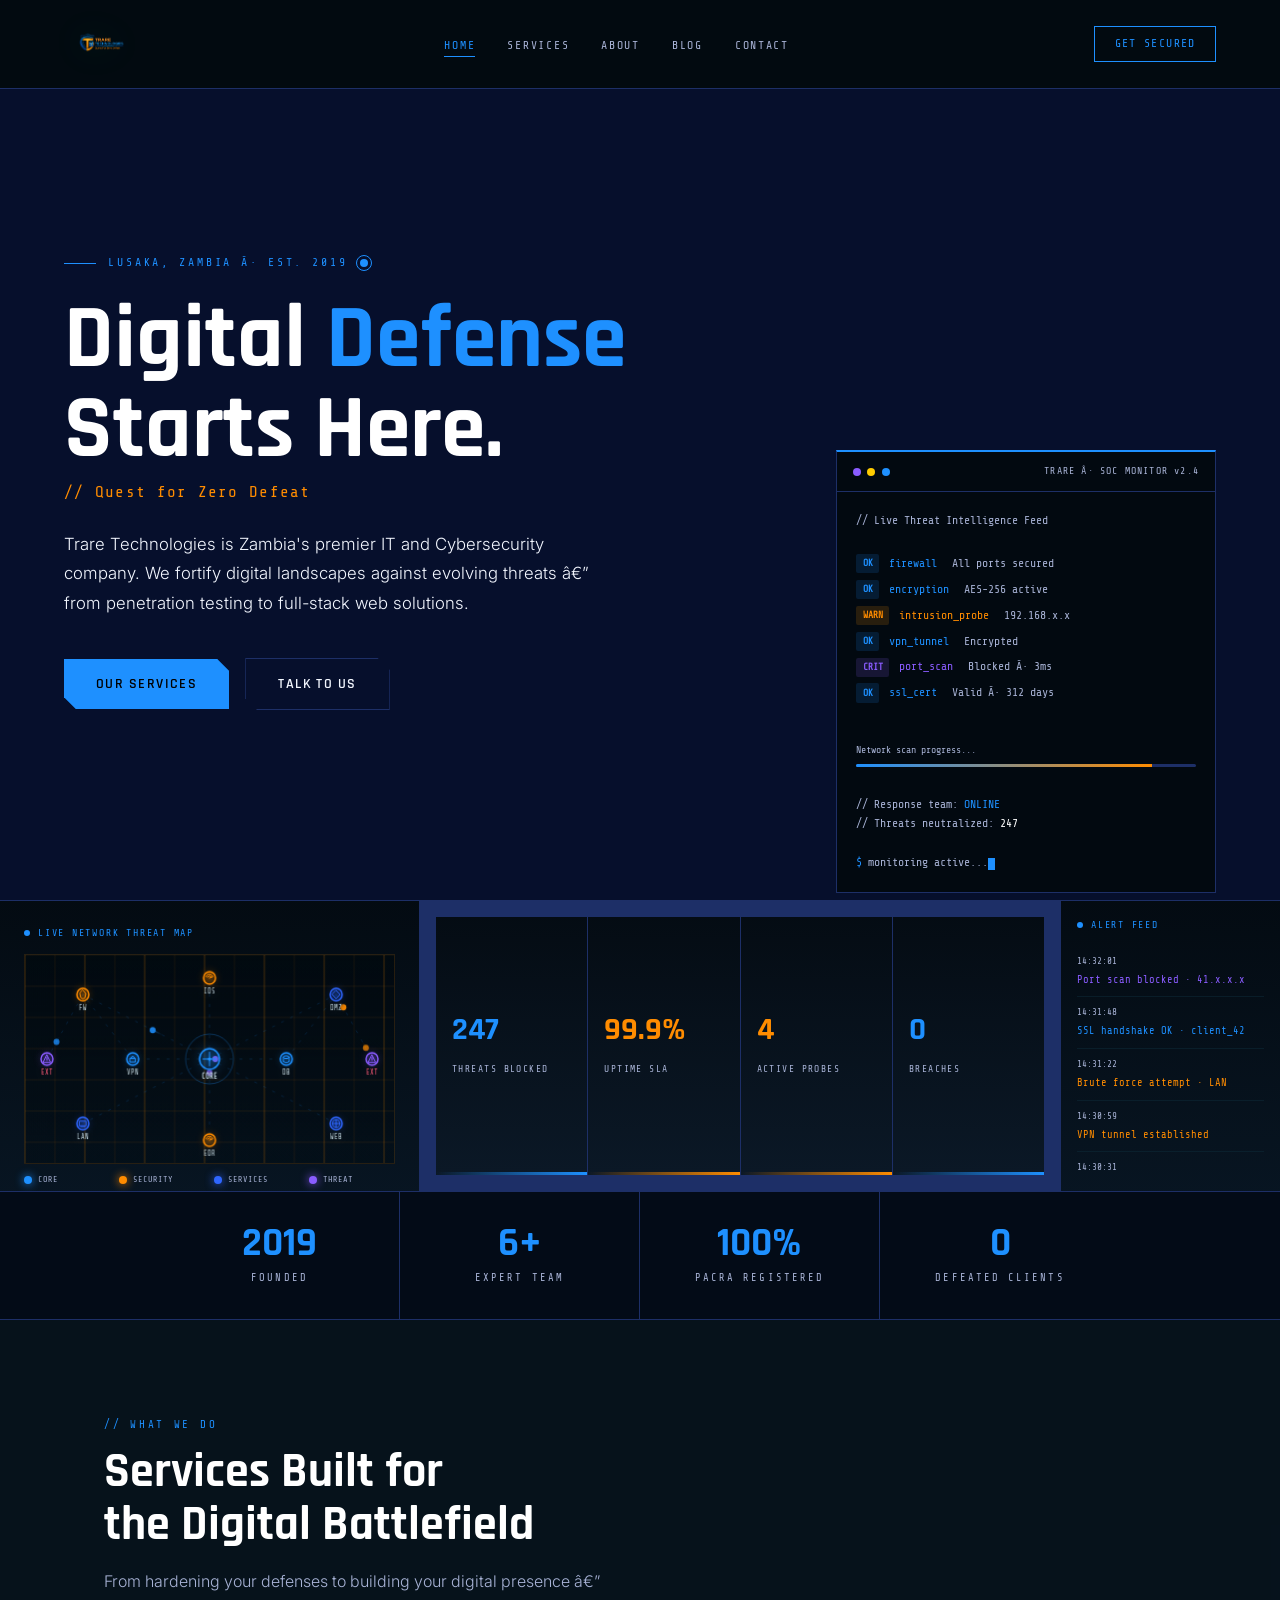
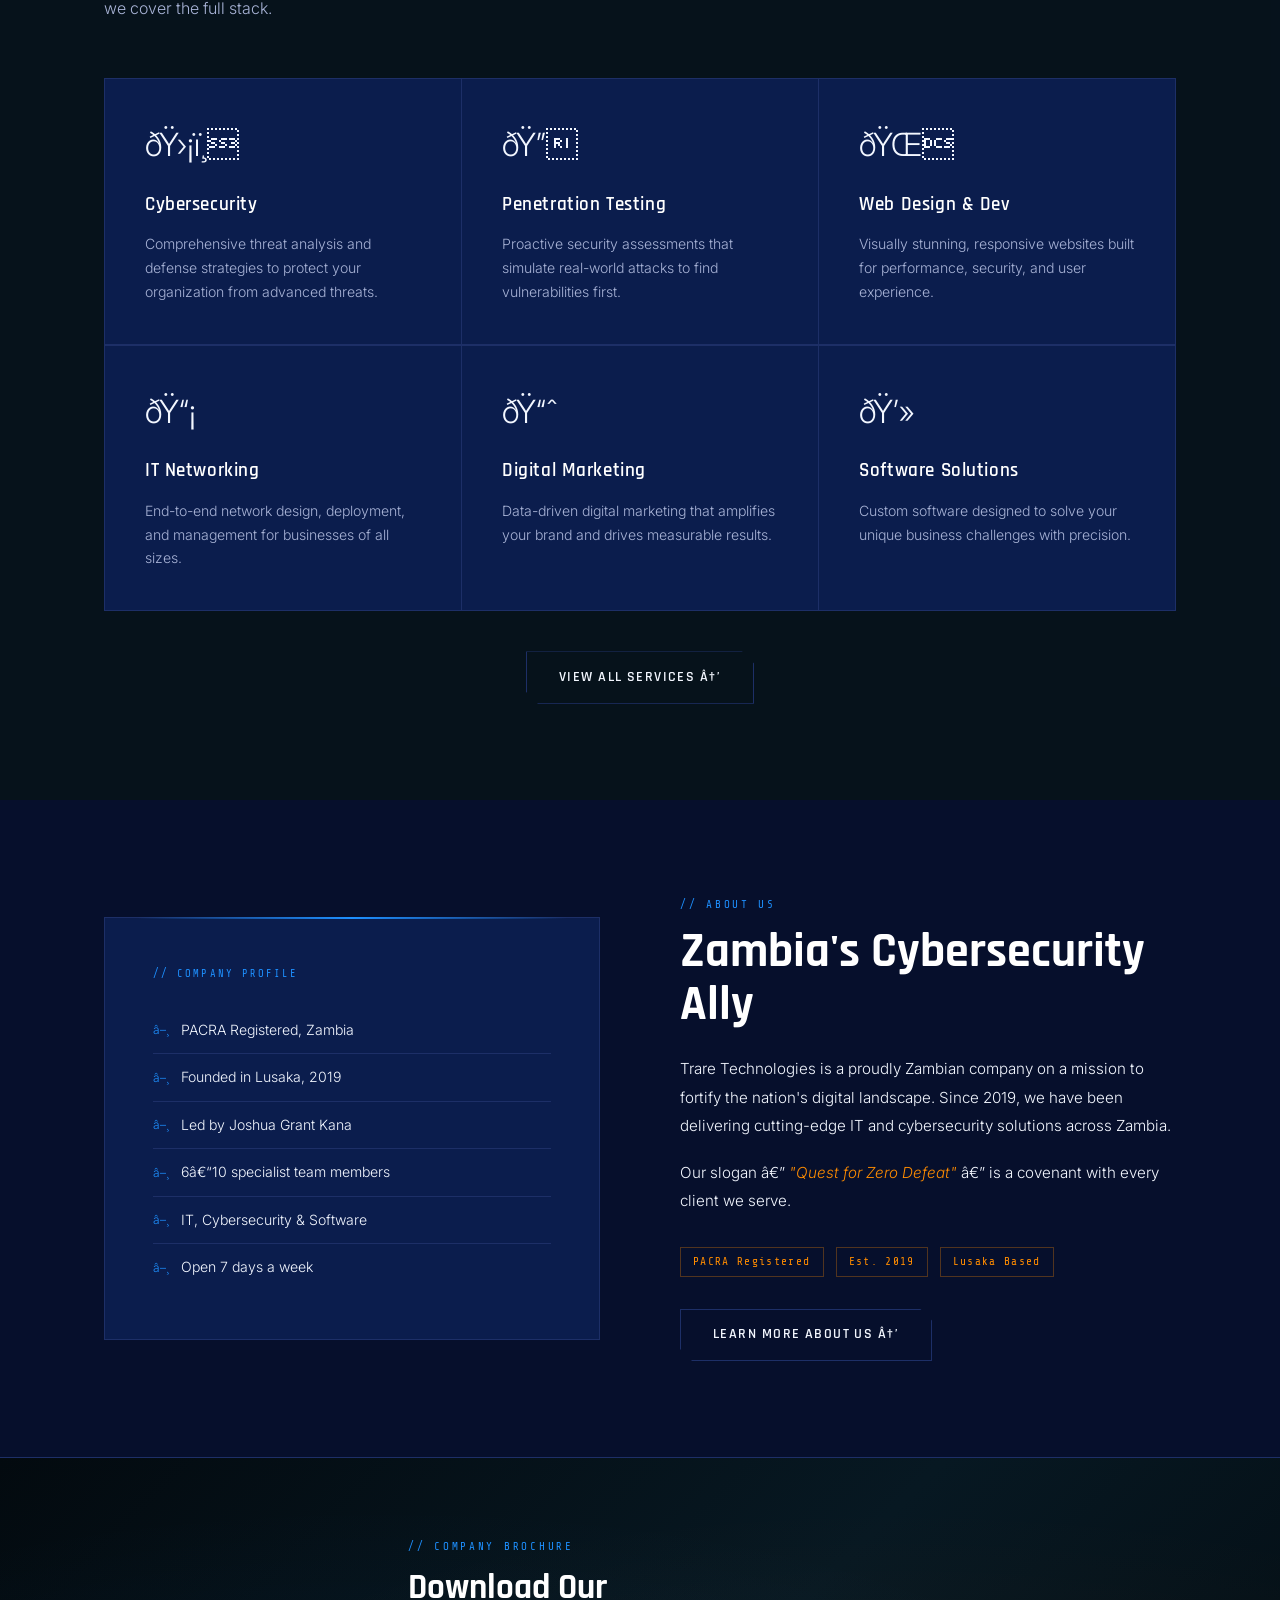
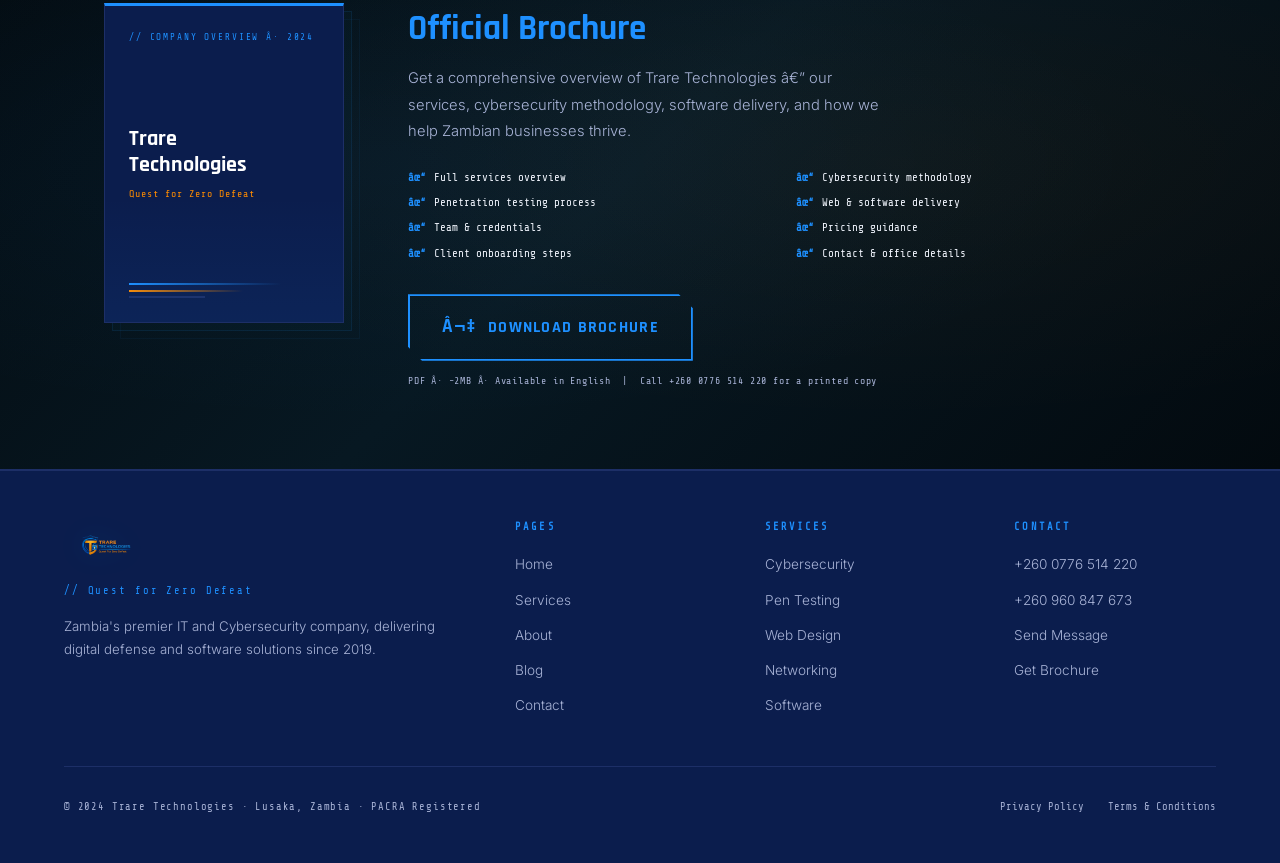
==== commit 7541a2ab: "initial commit" ====
--- a/index.html
+++ b/index.html
@@ -4,186 +4,13 @@
 <meta charset="UTF-8"/><meta name="viewport" content="width=device-width,initial-scale=1"/>
 <title>Trare Technologies | Quest for Zero Defeat</title>
 <link href="https://fonts.googleapis.com/css2?family=Share+Tech+Mono&family=Rajdhani:wght@400;600;700&family=Inter:wght@300;400;500&display=swap" rel="stylesheet"/>
-<style>
-:root{--bg:#030a0f;--surface:#071318;--surface2:#0c1e27;--green:#00ff88;--green-dim:#00cc6a;--cyan:#00d4ff;--red:#ff2d55;--orange:#ff9500;--text:#c8dde6;--text-dim:#4a6a7a;--border:#0f2d3a;--mono:'Share Tech Mono',monospace;--display:'Rajdhani',sans-serif;--body:'Inter',sans-serif}
-*,*::before,*::after{box-sizing:border-box;margin:0;padding:0}
-html{scroll-behavior:smooth}
-body{background:var(--bg);color:var(--text);font-family:var(--body);font-weight:300;overflow-x:hidden}
-#node-canvas{position:fixed;top:0;left:0;width:100%;height:100%;z-index:0;pointer-events:none}
-/* NAV */
-nav{position:fixed;top:0;left:0;right:0;z-index:100;display:flex;align-items:center;justify-content:space-between;padding:1.2rem 4rem;background:rgba(3,10,15,.92);backdrop-filter:blur(16px);border-bottom:1px solid var(--border)}
-.nav-logo{font-family:var(--display);font-weight:700;font-size:1.5rem;letter-spacing:.1em;color:#fff;text-decoration:none}
-.nav-logo span{color:var(--green)}
-.nav-links{display:flex;gap:2rem;list-style:none}
-.nav-links a{font-family:var(--mono);font-size:.72rem;letter-spacing:.15em;color:var(--text-dim);text-decoration:none;text-transform:uppercase;transition:color .2s;padding:.25rem 0;border-bottom:1px solid transparent}
-.nav-links a:hover,.nav-links a.active{color:var(--green);border-bottom-color:var(--green)}
-.nav-cta{font-family:var(--mono);font-size:.72rem;letter-spacing:.12em;text-transform:uppercase;color:var(--green);border:1px solid var(--green);padding:.5rem 1.2rem;text-decoration:none;transition:background .2s,color .2s}
-.nav-cta:hover{background:var(--green);color:#000}
-/* HERO */
-.hero{position:relative;min-height:100vh;display:flex;align-items:center;padding:8rem 4rem 4rem;overflow:hidden;z-index:1}
-.hero-content{max-width:720px;position:relative;z-index:2}
-.hero-label{font-family:var(--mono);font-size:.72rem;letter-spacing:.25em;color:var(--green);text-transform:uppercase;margin-bottom:1.5rem;display:flex;align-items:center;gap:.75rem}
-.hero-label::before{content:'';display:block;width:32px;height:1px;background:var(--green)}
-.pulse-dot{width:8px;height:8px;border-radius:50%;background:var(--green);display:inline-block;position:relative}
-.pulse-dot::after{content:'';position:absolute;inset:-4px;border-radius:50%;border:1px solid var(--green);animation:pulse-ring 2s ease-out infinite}
-@keyframes pulse-ring{0%{transform:scale(1);opacity:.8}100%{transform:scale(2.5);opacity:0}}
-.hero h1{font-family:var(--display);font-size:clamp(3rem,7vw,6rem);font-weight:700;line-height:1;color:#fff;margin-bottom:.3rem}
-.hero h1 .accent{color:var(--green)}
-.hero-slogan{font-family:var(--mono);font-size:1rem;color:var(--cyan);margin-bottom:1.5rem;letter-spacing:.08em}
-.hero p{font-size:1.05rem;line-height:1.75;color:var(--text);max-width:560px;margin-bottom:2.5rem}
-.hero-actions{display:flex;gap:1rem;flex-wrap:wrap;align-items:center}
-.btn-primary{font-family:var(--display);font-weight:600;font-size:.9rem;letter-spacing:.1em;text-transform:uppercase;background:var(--green);color:#000;padding:.85rem 2rem;text-decoration:none;clip-path:polygon(0 0,calc(100% - 12px) 0,100% 12px,100% 100%,12px 100%,0 calc(100% - 12px));transition:transform .2s,box-shadow .2s;display:inline-block}
-.btn-primary:hover{transform:translateY(-2px);box-shadow:0 0 30px rgba(0,255,136,.4)}
-.btn-secondary{font-family:var(--display);font-weight:600;font-size:.9rem;letter-spacing:.1em;text-transform:uppercase;color:var(--text);border:1px solid var(--border);padding:.85rem 2rem;text-decoration:none;clip-path:polygon(0 0,calc(100% - 12px) 0,100% 12px,100% 100%,12px 100%,0 calc(100% - 12px));transition:border-color .2s,color .2s;display:inline-block}
-.btn-secondary:hover{border-color:var(--cyan);color:var(--cyan)}
-/* TERMINAL */
-.hero-terminal{position:absolute;right:4rem;top:50%;transform:translateY(-50%);width:380px;background:rgba(3,10,15,.95);border:1px solid var(--border);border-top:2px solid var(--green);font-family:var(--mono);font-size:.72rem;line-height:1.7;z-index:2}
-.terminal-header{padding:.7rem 1rem;border-bottom:1px solid var(--border);display:flex;align-items:center;gap:.4rem}
-.dot{width:8px;height:8px;border-radius:50%}.dot-r{background:var(--red)}.dot-y{background:#ffcc00}.dot-g{background:var(--green)}
-.terminal-title{margin-left:auto;font-size:.62rem;color:var(--text-dim);letter-spacing:.12em}
-.terminal-body{padding:1.2rem}
-.t-dim{color:var(--text-dim)}.t-green{color:var(--green)}.t-cyan{color:var(--cyan)}.t-red{color:var(--red)}.t-white{color:#fff}.t-orange{color:var(--orange)}
-.cursor{display:inline-block;width:7px;height:12px;background:var(--green);animation:blink 1s step-end infinite;vertical-align:middle}
-@keyframes blink{0%,100%{opacity:1}50%{opacity:0}}
-.threat-row{display:flex;gap:.6rem;align-items:center;padding:.2rem 0}
-.badge{font-size:.6rem;padding:.1rem .4rem;border-radius:2px;font-weight:bold}
-.badge-ok{background:rgba(0,255,136,.15);color:var(--green)}.badge-warn{background:rgba(255,149,0,.15);color:var(--orange)}.badge-crit{background:rgba(255,45,85,.15);color:var(--red);animation:crit-pulse 1.5s ease-in-out infinite}
-@keyframes crit-pulse{0%,100%{opacity:1}50%{opacity:.4}}
-.scan-bar-wrap{margin:1rem 0 .5rem}.scan-label{font-size:.62rem;color:var(--text-dim);margin-bottom:.35rem}
-.scan-bar{height:3px;background:var(--border);border-radius:2px;overflow:hidden}
-.scan-fill{height:100%;background:linear-gradient(90deg,var(--green),var(--cyan));width:0%;animation:scan-anim 4s 1s ease-out forwards}
-@keyframes scan-anim{0%{width:0%}100%{width:87%}}
-/* SOC STRIP */
-.soc-strip{position:relative;z-index:1;background:var(--surface);border-top:1px solid var(--border);border-bottom:1px solid var(--border);overflow:hidden}
-.soc-inner{display:flex;align-items:stretch;height:290px}
-.threat-map-panel{flex:0 0 420px;border-right:1px solid var(--border);padding:1.5rem;background:linear-gradient(180deg,rgba(3,10,15,.95) 0%,rgba(7,19,24,.82) 100%)}
-.panel-label{font-family:var(--mono);font-size:.62rem;letter-spacing:.18em;color:var(--green);text-transform:uppercase;margin-bottom:.8rem;display:flex;align-items:center;gap:.5rem}
-.panel-label::before{content:'';width:6px;height:6px;border-radius:50%;background:var(--green);animation:pulse-ring 2s infinite}
-.metrics-panel{flex:1;padding:1rem;display:grid;grid-template-columns:repeat(4,minmax(140px,1fr));gap:1px;background:var(--border)}
-.metric-cell{background:linear-gradient(180deg,rgba(3,10,15,.95) 0%,rgba(7,19,24,.82) 100%);padding:1.2rem 1rem;position:relative;overflow:hidden;display:flex;flex-direction:column;justify-content:center;gap:.7rem}
-.metric-val{font-family:var(--display);font-size:2rem;font-weight:700;line-height:1;transition:color .5s}
-.metric-val.green{color:var(--green)}.metric-val.cyan{color:var(--cyan)}.metric-val.red{color:var(--red)}.metric-val.orange{color:var(--orange)}
-.metric-key{font-family:var(--mono);font-size:.6rem;letter-spacing:.15em;color:var(--text-dim);text-transform:uppercase;margin-top:.3rem}
-.metric-spark{position:absolute;bottom:0;left:0;right:0;height:3px}
-.spark-green{background:linear-gradient(90deg,transparent,var(--green))}.spark-cyan{background:linear-gradient(90deg,transparent,var(--cyan))}.spark-orange{background:linear-gradient(90deg,transparent,var(--orange))}
-.alert-ticker{flex:0 0 220px;border-left:1px solid var(--border);padding:1rem 1rem 1.2rem;overflow:hidden;background:linear-gradient(180deg,rgba(3,10,15,.95) 0%,rgba(7,19,24,.82) 100%);display:flex;flex-direction:column}
-.ticker-stream{flex:1;animation:ticker-scroll 20s linear infinite;overflow:hidden}
-@keyframes ticker-scroll{0%{transform:translateY(0)}100%{transform:translateY(-50%)}}
-.ticker-item{display:flex;flex-direction:column;gap:.2rem;padding:.5rem 0;border-bottom:1px solid rgba(15,45,58,.5)}
-.ticker-time{font-family:var(--mono);font-size:.58rem;color:var(--text-dim)}.ticker-msg{font-family:var(--mono);font-size:.65rem}
-#threat-canvas{display:block;width:100%;height:210px;max-width:100%;border:1px solid rgba(0,212,255,.14);background:linear-gradient(180deg,rgba(2,10,16,.65) 0%,rgba(3,14,22,.4) 100%)}
-.map-legend{margin-top:.6rem;display:grid;grid-template-columns:repeat(4,minmax(0,1fr));gap:.35rem .6rem}
-.legend-item{font-family:var(--mono);font-size:.52rem;letter-spacing:.12em;color:var(--text-dim);text-transform:uppercase;display:flex;align-items:center;gap:.35rem;white-space:nowrap}
-.legend-dot{width:8px;height:8px;border-radius:50%;display:inline-block;box-shadow:0 0 10px currentColor}
-.legend-core{background:#00ff88;color:#00ff88}
-.legend-guard{background:#00d4ff;color:#00d4ff}
-.legend-service{background:#00cc6a;color:#00cc6a}
-.legend-threat{background:#ff2d55;color:#ff2d55}
-/* STATS BAND */
-.stats-band{position:relative;z-index:1;border-bottom:1px solid var(--border);background:rgba(3,10,15,.7);display:flex;justify-content:center}
-.stat{flex:1;max-width:240px;padding:2rem 2.5rem;text-align:center;border-right:1px solid var(--border)}.stat:last-child{border-right:none}
-.stat-num{font-family:var(--display);font-size:2.5rem;font-weight:700;color:var(--green);line-height:1}
-.stat-label{font-family:var(--mono);font-size:.65rem;letter-spacing:.2em;color:var(--text-dim);text-transform:uppercase;margin-top:.4rem}
-/* SECTIONS */
-section{position:relative;z-index:1}
-.section-inner{max-width:1200px;margin:0 auto;padding:6rem 4rem}
-.section-tag{font-family:var(--mono);font-size:.68rem;letter-spacing:.25em;color:var(--green);text-transform:uppercase;margin-bottom:.8rem}
-.section-title{font-family:var(--display);font-size:clamp(2rem,4vw,3rem);font-weight:700;color:#fff;line-height:1.1}
-.section-subtitle{margin-top:1rem;font-size:1rem;color:var(--text-dim);max-width:500px;line-height:1.7}
-.section-header{margin-bottom:3.5rem}
-/* SERVICES PREVIEW */
-#services-preview{background:rgba(7,19,24,.8)}
-.services-grid{display:grid;grid-template-columns:repeat(auto-fit,minmax(280px,1fr));gap:1.5px;background:var(--border);border:1px solid var(--border)}
-.service-card{background:var(--surface);padding:2.5rem;position:relative;overflow:hidden;transition:background .3s}
-.service-card::before{content:'';position:absolute;top:0;left:0;width:3px;height:0;background:var(--green);transition:height .4s}
-.service-card:hover{background:var(--surface2)}.service-card:hover::before{height:100%}
-.service-icon{font-size:2rem;margin-bottom:1.2rem;display:block}
-.service-name{font-family:var(--display);font-size:1.2rem;font-weight:600;color:#fff;margin-bottom:.75rem;letter-spacing:.03em}
-.service-desc{font-size:.88rem;color:var(--text-dim);line-height:1.7}
-/* ABOUT TEASER */
-#about-teaser{background:var(--bg)}
-.about-grid{display:grid;grid-template-columns:1fr 1fr;gap:5rem;align-items:center}
-.about-box{border:1px solid var(--border);padding:3rem;background:var(--surface);position:relative}
-.about-box::before{content:'';position:absolute;top:-1px;left:2rem;right:2rem;height:2px;background:linear-gradient(90deg,transparent,var(--green),transparent)}
-.about-box-label{font-family:var(--mono);font-size:.65rem;letter-spacing:.2em;color:var(--green);text-transform:uppercase;margin-bottom:1.5rem}
-.about-list{list-style:none}
-.about-list li{font-size:.88rem;color:var(--text);padding:.75rem 0;border-bottom:1px solid var(--border);display:flex;align-items:center;gap:.75rem}
-.about-list li::before{content:'â–¸';color:var(--green);font-size:.75rem}
-.about-list li:last-child{border-bottom:none}
-.about-content p{font-size:.95rem;line-height:1.85;color:var(--text);margin-bottom:1.2rem}
-.about-badge{display:inline-block;font-family:var(--mono);font-size:.7rem;letter-spacing:.12em;color:var(--cyan);border:1px solid rgba(0,212,255,.3);padding:.3rem .75rem;margin-top:.5rem;margin-right:.5rem}
-/* BROCHURE */
-#brochure{position:relative;z-index:1;background:linear-gradient(135deg,#030a0f 0%,#071822 50%,#030a0f 100%);border-top:1px solid var(--border);border-bottom:1px solid var(--border);overflow:hidden}
-#brochure::before{content:'';position:absolute;inset:0;background-image:radial-gradient(ellipse at 30% 50%,rgba(0,255,136,.05) 0%,transparent 60%),radial-gradient(ellipse at 70% 50%,rgba(0,212,255,.04) 0%,transparent 60%);pointer-events:none}
-.brochure-inner{max-width:1200px;margin:0 auto;padding:5rem 4rem;display:flex;align-items:center;gap:4rem}
-.brochure-preview{flex:0 0 240px;position:relative}
-.brochure-cover{width:100%;aspect-ratio:3/4;background:var(--surface);border:1px solid var(--border);border-top:3px solid var(--green);position:relative;overflow:hidden;display:flex;flex-direction:column;padding:1.5rem}
-.brochure-cover::after{content:'';position:absolute;bottom:0;left:0;right:0;height:40%;background:linear-gradient(to top,rgba(0,255,136,.06),transparent);pointer-events:none}
-.bc-tag{font-family:var(--mono);font-size:.58rem;letter-spacing:.2em;color:var(--green);text-transform:uppercase;margin-bottom:auto}
-.bc-title{font-family:var(--display);font-weight:700;font-size:1.4rem;color:#fff;line-height:1.15;margin-bottom:.5rem}
-.bc-sub{font-family:var(--mono);font-size:.62rem;color:var(--cyan);letter-spacing:.1em}
-.bc-lines{margin-top:auto;display:flex;flex-direction:column;gap:.3rem}
-.bc-line{height:2px;background:var(--border)}.bc-line:first-child{width:80%;background:linear-gradient(90deg,var(--green),transparent)}.bc-line:nth-child(2){width:60%;background:linear-gradient(90deg,var(--cyan),transparent)}.bc-line:last-child{width:40%}
-.brochure-shadow{position:absolute;top:8px;left:8px;right:-8px;bottom:-8px;border:1px solid rgba(0,255,136,.1);background:rgba(0,255,136,.02);z-index:-1}
-.brochure-shadow2{position:absolute;top:16px;left:16px;right:-16px;bottom:-16px;border:1px solid rgba(0,255,136,.05);z-index:-2}
-.brochure-text{flex:1}
-.brochure-text h2{font-family:var(--display);font-size:2.2rem;font-weight:700;color:#fff;line-height:1.15;margin-bottom:1rem}
-.brochure-text h2 span{color:var(--green)}
-.brochure-text p{font-size:.92rem;color:var(--text-dim);line-height:1.8;margin-bottom:1.5rem;max-width:480px}
-.brochure-includes{list-style:none;margin-bottom:2rem;display:grid;grid-template-columns:1fr 1fr;gap:.5rem}
-.brochure-includes li{font-family:var(--mono);font-size:.68rem;color:var(--text);display:flex;align-items:center;gap:.5rem}
-.brochure-includes li::before{content:'âœ“';color:var(--green);font-weight:bold}
-.btn-download{display:inline-flex;align-items:center;gap:.75rem;font-family:var(--display);font-weight:700;font-size:1rem;letter-spacing:.08em;text-transform:uppercase;background:transparent;color:var(--green);border:2px solid var(--green);padding:1rem 2rem;text-decoration:none;cursor:pointer;clip-path:polygon(0 0,calc(100% - 14px) 0,100% 14px,100% 100%,14px 100%,0 calc(100% - 14px));transition:background .25s,color .25s,box-shadow .25s}
-.btn-download:hover{background:var(--green);color:#000;box-shadow:0 0 40px rgba(0,255,136,.4)}
-.dl-icon{font-size:1.2rem;animation:bounce-dl 2s ease-in-out infinite}
-@keyframes bounce-dl{0%,100%{transform:translateY(0)}50%{transform:translateY(3px)}}
-.brochure-note{margin-top:.75rem;font-family:var(--mono);font-size:.62rem;color:var(--text-dim);letter-spacing:.08em}
-/* FOOTER */
-footer{position:relative;z-index:1;border-top:1px solid var(--border);background:var(--surface);padding:3rem 4rem}
-.footer-grid{display:grid;grid-template-columns:2fr 1fr 1fr 1fr;gap:3rem;margin-bottom:3rem}
-.footer-brand-col .footer-logo{font-family:var(--display);font-size:1.4rem;font-weight:700;color:#fff;margin-bottom:.5rem}
-.footer-logo span{color:var(--green)}
-.footer-slogan{font-family:var(--mono);font-size:.65rem;letter-spacing:.18em;color:var(--green);margin-bottom:1rem}
-.footer-brand-col p{font-size:.83rem;color:var(--text-dim);line-height:1.7}
-.footer-col h4{font-family:var(--mono);font-size:.65rem;letter-spacing:.2em;color:var(--green);text-transform:uppercase;margin-bottom:1rem}
-.footer-col ul{list-style:none;display:flex;flex-direction:column;gap:.6rem}
-.footer-col ul a{font-size:.85rem;color:var(--text-dim);text-decoration:none;transition:color .2s}
-.footer-col ul a:hover{color:var(--green)}
-.footer-bottom{border-top:1px solid var(--border);padding-top:2rem;display:flex;align-items:center;justify-content:space-between;flex-wrap:wrap;gap:1rem}
-.footer-copy{font-family:var(--mono);font-size:.65rem;color:var(--text-dim);letter-spacing:.08em}
-.footer-legal{display:flex;gap:1.5rem}
-.footer-legal a{font-family:var(--mono);font-size:.65rem;color:var(--text-dim);text-decoration:none;transition:color .2s}
-.footer-legal a:hover{color:var(--green)}
-/* FADE */
-.fade-up{opacity:0;transform:translateY(28px);transition:opacity .7s ease,transform .7s ease}
-.fade-up.visible{opacity:1;transform:translateY(0)}
-/* HERO ANIM */
-@keyframes fadeUp{from{opacity:0;transform:translateY(24px)}to{opacity:1;transform:translateY(0)}}
-.hero-content > *{animation:fadeUp .7s ease both}
-.hero-content > *:nth-child(1){animation-delay:.1s}.hero-content > *:nth-child(2){animation-delay:.2s}.hero-content > *:nth-child(3){animation-delay:.3s}.hero-content > *:nth-child(4){animation-delay:.4s}.hero-content > *:nth-child(5){animation-delay:.5s}
-.hero-terminal{animation:fadeUp .9s .6s ease both}
-@media(max-width:1000px){
-  .hero-terminal{display:none}.about-grid{grid-template-columns:1fr;gap:2.5rem}
-  nav{padding:1rem 1.5rem}.nav-links{display:none}.section-inner{padding:4rem 1.5rem}.hero{padding:7rem 1.5rem 3rem}
-  footer{padding:2rem 1.5rem}.soc-inner{flex-direction:column;height:auto}.threat-map-panel{flex:unset;border-right:none;border-bottom:1px solid var(--border)}.map-legend{grid-template-columns:repeat(2,minmax(0,1fr))}.metrics-panel{grid-template-columns:repeat(2,1fr)}.metric-cell{min-height:115px}.alert-ticker{border-left:none;border-top:1px solid var(--border);flex:unset;max-height:250px}.brochure-inner{flex-direction:column;padding:3rem 1.5rem}.brochure-preview{flex:unset;width:180px}.brochure-includes{grid-template-columns:1fr}.footer-grid{grid-template-columns:1fr 1fr}
-}
-@media(max-width:600px){.stats-band{flex-wrap:wrap}.stat{min-width:50%;border-bottom:1px solid var(--border)}.metrics-panel{grid-template-columns:1fr 1fr}.footer-grid{grid-template-columns:1fr}}
-</style>
+
+<link rel="stylesheet" href="assets/css/pages/index.css"/>
 <link rel="stylesheet" href="assets/css/shared.css"/>
 </head>
-<body>
-<canvas id="node-canvas" data-nodes="60" data-threat-rate="0.07" data-link-distance="180" data-link-alpha="0.22" data-link-color="#00ff88" data-link-threat-color="#ff2d55"></canvas>
-<nav>
-  <a class="nav-logo" href="index.html"><img class="site-logo site-logo-nav" src="assets/img/logo.png" alt="Trare Technologies logo"/><span class="sr-only">Trare Technologies</span></a>
-  <ul class="nav-links">
-    <li><a href="index.html" class="active">Home</a></li>
-    <li><a href="services.html">Services</a></li>
-    <li><a href="about.html">About</a></li>
-    <li><a href="blog.html">Blog</a></li>
-    <li><a href="contact.html">Contact</a></li>
-  </ul>
-  <a class="nav-cta" href="contact.html">Get Secured</a>
-</nav>
+<body data-page="home">
+<canvas id="node-canvas" data-nodes="60" data-threat-rate="0.07" data-link-distance="180" data-link-alpha="0.22" data-link-color="#1e90ff" data-link-threat-color="#8a5cff"></canvas>
+<header id="site-header"></header>
 
 <!-- HERO -->
 <section class="hero">
@@ -337,51 +164,7 @@
 </section>
 
 <!-- FOOTER -->
-<footer>
-  <div class="footer-grid">
-    <div class="footer-brand-col">
-      <div class="footer-logo"><img class="site-logo site-logo-footer" src="assets/img/logo.png" alt="Trare Technologies logo"/><span class="sr-only">Trare Technologies</span></div>
-      <div class="footer-slogan">// Quest for Zero Defeat</div>
-      <p>Zambia's premier IT and Cybersecurity company, delivering digital defense and software solutions since 2019.</p>
-    </div>
-    <div class="footer-col">
-      <h4>Pages</h4>
-      <ul>
-        <li><a href="index.html">Home</a></li>
-        <li><a href="services.html">Services</a></li>
-        <li><a href="about.html">About</a></li>
-        <li><a href="blog.html">Blog</a></li>
-        <li><a href="contact.html">Contact</a></li>
-      </ul>
-    </div>
-    <div class="footer-col">
-      <h4>Services</h4>
-      <ul>
-        <li><a href="services.html">Cybersecurity</a></li>
-        <li><a href="services.html">Pen Testing</a></li>
-        <li><a href="services.html">Web Design</a></li>
-        <li><a href="services.html">Networking</a></li>
-        <li><a href="services.html">Software</a></li>
-      </ul>
-    </div>
-    <div class="footer-col">
-      <h4>Contact</h4>
-      <ul>
-        <li><a href="tel:+2600776514220">+260 0776 514 220</a></li>
-        <li><a href="tel:+260960847673">+260 960 847 673</a></li>
-        <li><a href="contact.html">Send Message</a></li>
-        <li><a href="index.html#brochure">Get Brochure</a></li>
-      </ul>
-    </div>
-  </div>
-  <div class="footer-bottom">
-    <div class="footer-copy">Â© 2024 Trare Technologies Â· Lusaka, Zambia Â· PACRA Registered</div>
-    <div class="footer-legal">
-      <a href="privacy.html">Privacy Policy</a>
-      <a href="terms.html">Terms & Conditions</a>
-    </div>
-  </div>
-</footer>
+<footer id="site-footer"></footer>
 
 <script src="assets/js/site.js" defer></script>
 <script src="assets/js/index-home.js" defer></script>
--- a/assets/css/pages/index.css
+++ b/assets/css/pages/index.css
@@ -0,0 +1,163 @@
+:root{--bg:#030a0f;--surface:#071318;--surface2:#0c1e27;--green:#1e90ff;--green-dim:#2f66ff;--cyan:#ff8c00;--red:#8a5cff;--orange:#ff8c00;--text:#c8dde6;--text-dim:#4a6a7a;--border:#0f2d3a;--mono:'Share Tech Mono',monospace;--display:'Rajdhani',sans-serif;--body:'Inter',sans-serif}
+*,*::before,*::after{box-sizing:border-box;margin:0;padding:0}
+html{scroll-behavior:smooth}
+body{background:var(--bg);color:var(--text);font-family:var(--body);font-weight:300;overflow-x:hidden}
+#node-canvas{position:fixed;top:0;left:0;width:100%;height:100%;z-index:0;pointer-events:none}
+/* NAV */
+nav{position:fixed;top:0;left:0;right:0;z-index:100;display:flex;align-items:center;justify-content:space-between;padding:1.2rem 4rem;background:rgba(3,10,15,.92);backdrop-filter:blur(16px);border-bottom:1px solid var(--border)}
+.nav-logo{font-family:var(--display);font-weight:700;font-size:1.5rem;letter-spacing:.1em;color:#fff;text-decoration:none}
+.nav-logo span{color:var(--green)}
+.nav-links{display:flex;gap:2rem;list-style:none}
+.nav-links a{font-family:var(--mono);font-size:.72rem;letter-spacing:.15em;color:var(--text-dim);text-decoration:none;text-transform:uppercase;transition:color .2s;padding:.25rem 0;border-bottom:1px solid transparent}
+.nav-links a:hover,.nav-links a.active{color:var(--green);border-bottom-color:var(--green)}
+.nav-cta{font-family:var(--mono);font-size:.72rem;letter-spacing:.12em;text-transform:uppercase;color:var(--green);border:1px solid var(--green);padding:.5rem 1.2rem;text-decoration:none;transition:background .2s,color .2s}
+.nav-cta:hover{background:var(--green);color:#000}
+/* HERO */
+.hero{position:relative;min-height:100vh;display:flex;align-items:center;padding:8rem 4rem 4rem;overflow:hidden;z-index:1}
+.hero-content{max-width:720px;position:relative;z-index:2}
+.hero-label{font-family:var(--mono);font-size:.72rem;letter-spacing:.25em;color:var(--green);text-transform:uppercase;margin-bottom:1.5rem;display:flex;align-items:center;gap:.75rem}
+.hero-label::before{content:'';display:block;width:32px;height:1px;background:var(--green)}
+.pulse-dot{width:8px;height:8px;border-radius:50%;background:var(--green);display:inline-block;position:relative}
+.pulse-dot::after{content:'';position:absolute;inset:-4px;border-radius:50%;border:1px solid var(--green);animation:pulse-ring 2s ease-out infinite}
+@keyframes pulse-ring{0%{transform:scale(1);opacity:.8}100%{transform:scale(2.5);opacity:0}}
+.hero h1{font-family:var(--display);font-size:clamp(3rem,7vw,6rem);font-weight:700;line-height:1;color:#fff;margin-bottom:.3rem}
+.hero h1 .accent{color:var(--green)}
+.hero-slogan{font-family:var(--mono);font-size:1rem;color:var(--cyan);margin-bottom:1.5rem;letter-spacing:.08em}
+.hero p{font-size:1.05rem;line-height:1.75;color:var(--text);max-width:560px;margin-bottom:2.5rem}
+.hero-actions{display:flex;gap:1rem;flex-wrap:wrap;align-items:center}
+.btn-primary{font-family:var(--display);font-weight:600;font-size:.9rem;letter-spacing:.1em;text-transform:uppercase;background:var(--green);color:#000;padding:.85rem 2rem;text-decoration:none;clip-path:polygon(0 0,calc(100% - 12px) 0,100% 12px,100% 100%,12px 100%,0 calc(100% - 12px));transition:transform .2s,box-shadow .2s;display:inline-block}
+.btn-primary:hover{transform:translateY(-2px);box-shadow:0 0 30px rgba(30,144,255,.4)}
+.btn-secondary{font-family:var(--display);font-weight:600;font-size:.9rem;letter-spacing:.1em;text-transform:uppercase;color:var(--text);border:1px solid var(--border);padding:.85rem 2rem;text-decoration:none;clip-path:polygon(0 0,calc(100% - 12px) 0,100% 12px,100% 100%,12px 100%,0 calc(100% - 12px));transition:border-color .2s,color .2s;display:inline-block}
+.btn-secondary:hover{border-color:var(--cyan);color:var(--cyan)}
+/* TERMINAL */
+.hero-terminal{position:absolute;right:4rem;top:50%;transform:translateY(-50%);width:380px;background:rgba(3,10,15,.95);border:1px solid var(--border);border-top:2px solid var(--green);font-family:var(--mono);font-size:.72rem;line-height:1.7;z-index:2}
+.terminal-header{padding:.7rem 1rem;border-bottom:1px solid var(--border);display:flex;align-items:center;gap:.4rem}
+.dot{width:8px;height:8px;border-radius:50%}.dot-r{background:var(--red)}.dot-y{background:#ffcc00}.dot-g{background:var(--green)}
+.terminal-title{margin-left:auto;font-size:.62rem;color:var(--text-dim);letter-spacing:.12em}
+.terminal-body{padding:1.2rem}
+.t-dim{color:var(--text-dim)}.t-green{color:var(--green)}.t-cyan{color:var(--cyan)}.t-red{color:var(--red)}.t-white{color:#fff}.t-orange{color:var(--orange)}
+.cursor{display:inline-block;width:7px;height:12px;background:var(--green);animation:blink 1s step-end infinite;vertical-align:middle}
+@keyframes blink{0%,100%{opacity:1}50%{opacity:0}}
+.threat-row{display:flex;gap:.6rem;align-items:center;padding:.2rem 0}
+.badge{font-size:.6rem;padding:.1rem .4rem;border-radius:2px;font-weight:bold}
+.badge-ok{background:rgba(30,144,255,.15);color:var(--green)}.badge-warn{background:rgba(255,149,0,.15);color:var(--orange)}.badge-crit{background:rgba(138,92,255,.15);color:var(--red);animation:crit-pulse 1.5s ease-in-out infinite}
+@keyframes crit-pulse{0%,100%{opacity:1}50%{opacity:.4}}
+.scan-bar-wrap{margin:1rem 0 .5rem}.scan-label{font-size:.62rem;color:var(--text-dim);margin-bottom:.35rem}
+.scan-bar{height:3px;background:var(--border);border-radius:2px;overflow:hidden}
+.scan-fill{height:100%;background:linear-gradient(90deg,var(--green),var(--cyan));width:0%;animation:scan-anim 4s 1s ease-out forwards}
+@keyframes scan-anim{0%{width:0%}100%{width:87%}}
+/* SOC STRIP */
+.soc-strip{position:relative;z-index:1;background:var(--surface);border-top:1px solid var(--border);border-bottom:1px solid var(--border);overflow:hidden}
+.soc-inner{display:flex;align-items:stretch;height:290px}
+.threat-map-panel{flex:0 0 420px;border-right:1px solid var(--border);padding:1.5rem;background:linear-gradient(180deg,rgba(3,10,15,.95) 0%,rgba(7,19,24,.82) 100%)}
+.panel-label{font-family:var(--mono);font-size:.62rem;letter-spacing:.18em;color:var(--green);text-transform:uppercase;margin-bottom:.8rem;display:flex;align-items:center;gap:.5rem}
+.panel-label::before{content:'';width:6px;height:6px;border-radius:50%;background:var(--green);animation:pulse-ring 2s infinite}
+.metrics-panel{flex:1;padding:1rem;display:grid;grid-template-columns:repeat(4,minmax(140px,1fr));gap:1px;background:var(--border)}
+.metric-cell{background:linear-gradient(180deg,rgba(3,10,15,.95) 0%,rgba(7,19,24,.82) 100%);padding:1.2rem 1rem;position:relative;overflow:hidden;display:flex;flex-direction:column;justify-content:center;gap:.7rem}
+.metric-val{font-family:var(--display);font-size:2rem;font-weight:700;line-height:1;transition:color .5s}
+.metric-val.green{color:var(--green)}.metric-val.cyan{color:var(--cyan)}.metric-val.red{color:var(--red)}.metric-val.orange{color:var(--orange)}
+.metric-key{font-family:var(--mono);font-size:.6rem;letter-spacing:.15em;color:var(--text-dim);text-transform:uppercase;margin-top:.3rem}
+.metric-spark{position:absolute;bottom:0;left:0;right:0;height:3px}
+.spark-green{background:linear-gradient(90deg,transparent,var(--green))}.spark-cyan{background:linear-gradient(90deg,transparent,var(--cyan))}.spark-orange{background:linear-gradient(90deg,transparent,var(--orange))}
+.alert-ticker{flex:0 0 220px;border-left:1px solid var(--border);padding:1rem 1rem 1.2rem;overflow:hidden;background:linear-gradient(180deg,rgba(3,10,15,.95) 0%,rgba(7,19,24,.82) 100%);display:flex;flex-direction:column}
+.ticker-stream{flex:1;animation:ticker-scroll 20s linear infinite;overflow:hidden}
+@keyframes ticker-scroll{0%{transform:translateY(0)}100%{transform:translateY(-50%)}}
+.ticker-item{display:flex;flex-direction:column;gap:.2rem;padding:.5rem 0;border-bottom:1px solid rgba(15,45,58,.5)}
+.ticker-time{font-family:var(--mono);font-size:.58rem;color:var(--text-dim)}.ticker-msg{font-family:var(--mono);font-size:.65rem}
+#threat-canvas{display:block;width:100%;height:210px;max-width:100%;border:1px solid rgba(255,140,0,.14);background:linear-gradient(180deg,rgba(2,10,16,.65) 0%,rgba(3,14,22,.4) 100%)}
+.map-legend{margin-top:.6rem;display:grid;grid-template-columns:repeat(4,minmax(0,1fr));gap:.35rem .6rem}
+.legend-item{font-family:var(--mono);font-size:.52rem;letter-spacing:.12em;color:var(--text-dim);text-transform:uppercase;display:flex;align-items:center;gap:.35rem;white-space:nowrap}
+.legend-dot{width:8px;height:8px;border-radius:50%;display:inline-block;box-shadow:0 0 10px currentColor}
+.legend-core{background:#1e90ff;color:#1e90ff}
+.legend-guard{background:#ff8c00;color:#ff8c00}
+.legend-service{background:#2f66ff;color:#2f66ff}
+.legend-threat{background:#8a5cff;color:#8a5cff}
+/* STATS BAND */
+.stats-band{position:relative;z-index:1;border-bottom:1px solid var(--border);background:rgba(3,10,15,.7);display:flex;justify-content:center}
+.stat{flex:1;max-width:240px;padding:2rem 2.5rem;text-align:center;border-right:1px solid var(--border)}.stat:last-child{border-right:none}
+.stat-num{font-family:var(--display);font-size:2.5rem;font-weight:700;color:var(--green);line-height:1}
+.stat-label{font-family:var(--mono);font-size:.65rem;letter-spacing:.2em;color:var(--text-dim);text-transform:uppercase;margin-top:.4rem}
+/* SECTIONS */
+section{position:relative;z-index:1}
+.section-inner{max-width:1200px;margin:0 auto;padding:6rem 4rem}
+.section-tag{font-family:var(--mono);font-size:.68rem;letter-spacing:.25em;color:var(--green);text-transform:uppercase;margin-bottom:.8rem}
+.section-title{font-family:var(--display);font-size:clamp(2rem,4vw,3rem);font-weight:700;color:#fff;line-height:1.1}
+.section-subtitle{margin-top:1rem;font-size:1rem;color:var(--text-dim);max-width:500px;line-height:1.7}
+.section-header{margin-bottom:3.5rem}
+/* SERVICES PREVIEW */
+#services-preview{background:rgba(7,19,24,.8)}
+.services-grid{display:grid;grid-template-columns:repeat(auto-fit,minmax(280px,1fr));gap:1.5px;background:var(--border);border:1px solid var(--border)}
+.service-card{background:var(--surface);padding:2.5rem;position:relative;overflow:hidden;transition:background .3s}
+.service-card::before{content:'';position:absolute;top:0;left:0;width:3px;height:0;background:var(--green);transition:height .4s}
+.service-card:hover{background:var(--surface2)}.service-card:hover::before{height:100%}
+.service-icon{font-size:2rem;margin-bottom:1.2rem;display:block}
+.service-name{font-family:var(--display);font-size:1.2rem;font-weight:600;color:#fff;margin-bottom:.75rem;letter-spacing:.03em}
+.service-desc{font-size:.88rem;color:var(--text-dim);line-height:1.7}
+/* ABOUT TEASER */
+#about-teaser{background:var(--bg)}
+.about-grid{display:grid;grid-template-columns:1fr 1fr;gap:5rem;align-items:center}
+.about-box{border:1px solid var(--border);padding:3rem;background:var(--surface);position:relative}
+.about-box::before{content:'';position:absolute;top:-1px;left:2rem;right:2rem;height:2px;background:linear-gradient(90deg,transparent,var(--green),transparent)}
+.about-box-label{font-family:var(--mono);font-size:.65rem;letter-spacing:.2em;color:var(--green);text-transform:uppercase;margin-bottom:1.5rem}
+.about-list{list-style:none}
+.about-list li{font-size:.88rem;color:var(--text);padding:.75rem 0;border-bottom:1px solid var(--border);display:flex;align-items:center;gap:.75rem}
+.about-list li::before{content:'â–¸';color:var(--green);font-size:.75rem}
+.about-list li:last-child{border-bottom:none}
+.about-content p{font-size:.95rem;line-height:1.85;color:var(--text);margin-bottom:1.2rem}
+.about-badge{display:inline-block;font-family:var(--mono);font-size:.7rem;letter-spacing:.12em;color:var(--cyan);border:1px solid rgba(255,140,0,.3);padding:.3rem .75rem;margin-top:.5rem;margin-right:.5rem}
+/* BROCHURE */
+#brochure{position:relative;z-index:1;background:linear-gradient(135deg,#030a0f 0%,#071822 50%,#030a0f 100%);border-top:1px solid var(--border);border-bottom:1px solid var(--border);overflow:hidden}
+#brochure::before{content:'';position:absolute;inset:0;background-image:radial-gradient(ellipse at 30% 50%,rgba(30,144,255,.05) 0%,transparent 60%),radial-gradient(ellipse at 70% 50%,rgba(255,140,0,.04) 0%,transparent 60%);pointer-events:none}
+.brochure-inner{max-width:1200px;margin:0 auto;padding:5rem 4rem;display:flex;align-items:center;gap:4rem}
+.brochure-preview{flex:0 0 240px;position:relative}
+.brochure-cover{width:100%;aspect-ratio:3/4;background:var(--surface);border:1px solid var(--border);border-top:3px solid var(--green);position:relative;overflow:hidden;display:flex;flex-direction:column;padding:1.5rem}
+.brochure-cover::after{content:'';position:absolute;bottom:0;left:0;right:0;height:40%;background:linear-gradient(to top,rgba(30,144,255,.06),transparent);pointer-events:none}
+.bc-tag{font-family:var(--mono);font-size:.58rem;letter-spacing:.2em;color:var(--green);text-transform:uppercase;margin-bottom:auto}
+.bc-title{font-family:var(--display);font-weight:700;font-size:1.4rem;color:#fff;line-height:1.15;margin-bottom:.5rem}
+.bc-sub{font-family:var(--mono);font-size:.62rem;color:var(--cyan);letter-spacing:.1em}
+.bc-lines{margin-top:auto;display:flex;flex-direction:column;gap:.3rem}
+.bc-line{height:2px;background:var(--border)}.bc-line:first-child{width:80%;background:linear-gradient(90deg,var(--green),transparent)}.bc-line:nth-child(2){width:60%;background:linear-gradient(90deg,var(--cyan),transparent)}.bc-line:last-child{width:40%}
+.brochure-shadow{position:absolute;top:8px;left:8px;right:-8px;bottom:-8px;border:1px solid rgba(30,144,255,.1);background:rgba(30,144,255,.02);z-index:-1}
+.brochure-shadow2{position:absolute;top:16px;left:16px;right:-16px;bottom:-16px;border:1px solid rgba(30,144,255,.05);z-index:-2}
+.brochure-text{flex:1}
+.brochure-text h2{font-family:var(--display);font-size:2.2rem;font-weight:700;color:#fff;line-height:1.15;margin-bottom:1rem}
+.brochure-text h2 span{color:var(--green)}
+.brochure-text p{font-size:.92rem;color:var(--text-dim);line-height:1.8;margin-bottom:1.5rem;max-width:480px}
+.brochure-includes{list-style:none;margin-bottom:2rem;display:grid;grid-template-columns:1fr 1fr;gap:.5rem}
+.brochure-includes li{font-family:var(--mono);font-size:.68rem;color:var(--text);display:flex;align-items:center;gap:.5rem}
+.brochure-includes li::before{content:'âœ“';color:var(--green);font-weight:bold}
+.btn-download{display:inline-flex;align-items:center;gap:.75rem;font-family:var(--display);font-weight:700;font-size:1rem;letter-spacing:.08em;text-transform:uppercase;background:transparent;color:var(--green);border:2px solid var(--green);padding:1rem 2rem;text-decoration:none;cursor:pointer;clip-path:polygon(0 0,calc(100% - 14px) 0,100% 14px,100% 100%,14px 100%,0 calc(100% - 14px));transition:background .25s,color .25s,box-shadow .25s}
+.btn-download:hover{background:var(--green);color:#000;box-shadow:0 0 40px rgba(30,144,255,.4)}
+.dl-icon{font-size:1.2rem;animation:bounce-dl 2s ease-in-out infinite}
+@keyframes bounce-dl{0%,100%{transform:translateY(0)}50%{transform:translateY(3px)}}
+.brochure-note{margin-top:.75rem;font-family:var(--mono);font-size:.62rem;color:var(--text-dim);letter-spacing:.08em}
+/* FOOTER */
+footer{position:relative;z-index:1;border-top:1px solid var(--border);background:var(--surface);padding:3rem 4rem}
+.footer-grid{display:grid;grid-template-columns:2fr 1fr 1fr 1fr;gap:3rem;margin-bottom:3rem}
+.footer-brand-col .footer-logo{font-family:var(--display);font-size:1.4rem;font-weight:700;color:#fff;margin-bottom:.5rem}
+.footer-logo span{color:var(--green)}
+.footer-slogan{font-family:var(--mono);font-size:.65rem;letter-spacing:.18em;color:var(--green);margin-bottom:1rem}
+.footer-brand-col p{font-size:.83rem;color:var(--text-dim);line-height:1.7}
+.footer-col h4{font-family:var(--mono);font-size:.65rem;letter-spacing:.2em;color:var(--green);text-transform:uppercase;margin-bottom:1rem}
+.footer-col ul{list-style:none;display:flex;flex-direction:column;gap:.6rem}
+.footer-col ul a{font-size:.85rem;color:var(--text-dim);text-decoration:none;transition:color .2s}
+.footer-col ul a:hover{color:var(--green)}
+.footer-bottom{border-top:1px solid var(--border);padding-top:2rem;display:flex;align-items:center;justify-content:space-between;flex-wrap:wrap;gap:1rem}
+.footer-copy{font-family:var(--mono);font-size:.65rem;color:var(--text-dim);letter-spacing:.08em}
+.footer-legal{display:flex;gap:1.5rem}
+.footer-legal a{font-family:var(--mono);font-size:.65rem;color:var(--text-dim);text-decoration:none;transition:color .2s}
+.footer-legal a:hover{color:var(--green)}
+/* FADE */
+.fade-up{opacity:0;transform:translateY(28px);transition:opacity .7s ease,transform .7s ease}
+.fade-up.visible{opacity:1;transform:translateY(0)}
+/* HERO ANIM */
+@keyframes fadeUp{from{opacity:0;transform:translateY(24px)}to{opacity:1;transform:translateY(0)}}
+.hero-content > *{animation:fadeUp .7s ease both}
+.hero-content > *:nth-child(1){animation-delay:.1s}.hero-content > *:nth-child(2){animation-delay:.2s}.hero-content > *:nth-child(3){animation-delay:.3s}.hero-content > *:nth-child(4){animation-delay:.4s}.hero-content > *:nth-child(5){animation-delay:.5s}
+.hero-terminal{animation:fadeUp .9s .6s ease both}
+@media(max-width:1000px){
+  .hero-terminal{display:none}.about-grid{grid-template-columns:1fr;gap:2.5rem}
+  nav{padding:1rem 1.5rem}.nav-links{display:none}.section-inner{padding:4rem 1.5rem}.hero{padding:7rem 1.5rem 3rem}
+  footer{padding:2rem 1.5rem}.soc-inner{flex-direction:column;height:auto}.threat-map-panel{flex:unset;border-right:none;border-bottom:1px solid var(--border)}.map-legend{grid-template-columns:repeat(2,minmax(0,1fr))}.metrics-panel{grid-template-columns:repeat(2,1fr)}.metric-cell{min-height:115px}.alert-ticker{border-left:none;border-top:1px solid var(--border);flex:unset;max-height:250px}.brochure-inner{flex-direction:column;padding:3rem 1.5rem}.brochure-preview{flex:unset;width:180px}.brochure-includes{grid-template-columns:1fr}.footer-grid{grid-template-columns:1fr 1fr}
+}
+@media(max-width:600px){.stats-band{flex-wrap:wrap}.stat{min-width:50%;border-bottom:1px solid var(--border)}.metrics-panel{grid-template-columns:1fr 1fr}.footer-grid{grid-template-columns:1fr}}
--- a/assets/css/shared.css
+++ b/assets/css/shared.css
@@ -1,15 +1,15 @@
 :root {
-  --bg: #030a0f;
-  --surface: #071318;
-  --surface2: #0c1e27;
-  --green: #00ff88;
-  --green-dim: #00cc6a;
-  --cyan: #00d4ff;
-  --red: #ff2d55;
-  --orange: #ff9500;
-  --text: #c8dde6;
-  --text-dim: #4a6a7a;
-  --border: #0f2d3a;
+  --bg: #060f2c;
+  --surface: #0b1d4d;
+  --surface2: #122b63;
+  --green: #1e90ff;
+  --green-dim: #2f66ff;
+  --cyan: #ff8c00;
+  --red: #8a5cff;
+  --orange: #ff8c00;
+  --text: #f3f7ff;
+  --text-dim: #a8b3d6;
+  --border: #1d2f67;
   --mono: 'Share Tech Mono', monospace;
   --display: 'Rajdhani', sans-serif;
   --body: 'Inter', sans-serif;
@@ -484,9 +484,9 @@
 
 @media (prefers-contrast: more) {
   :root {
-    --text: #f2fbff;
-    --text-dim: #c2d9e4;
-    --border: #235165;
+    --text: #f3f7ff;
+    --text-dim: #a8b3d6;
+    --border: #1d2f67;
   }
 }
 
